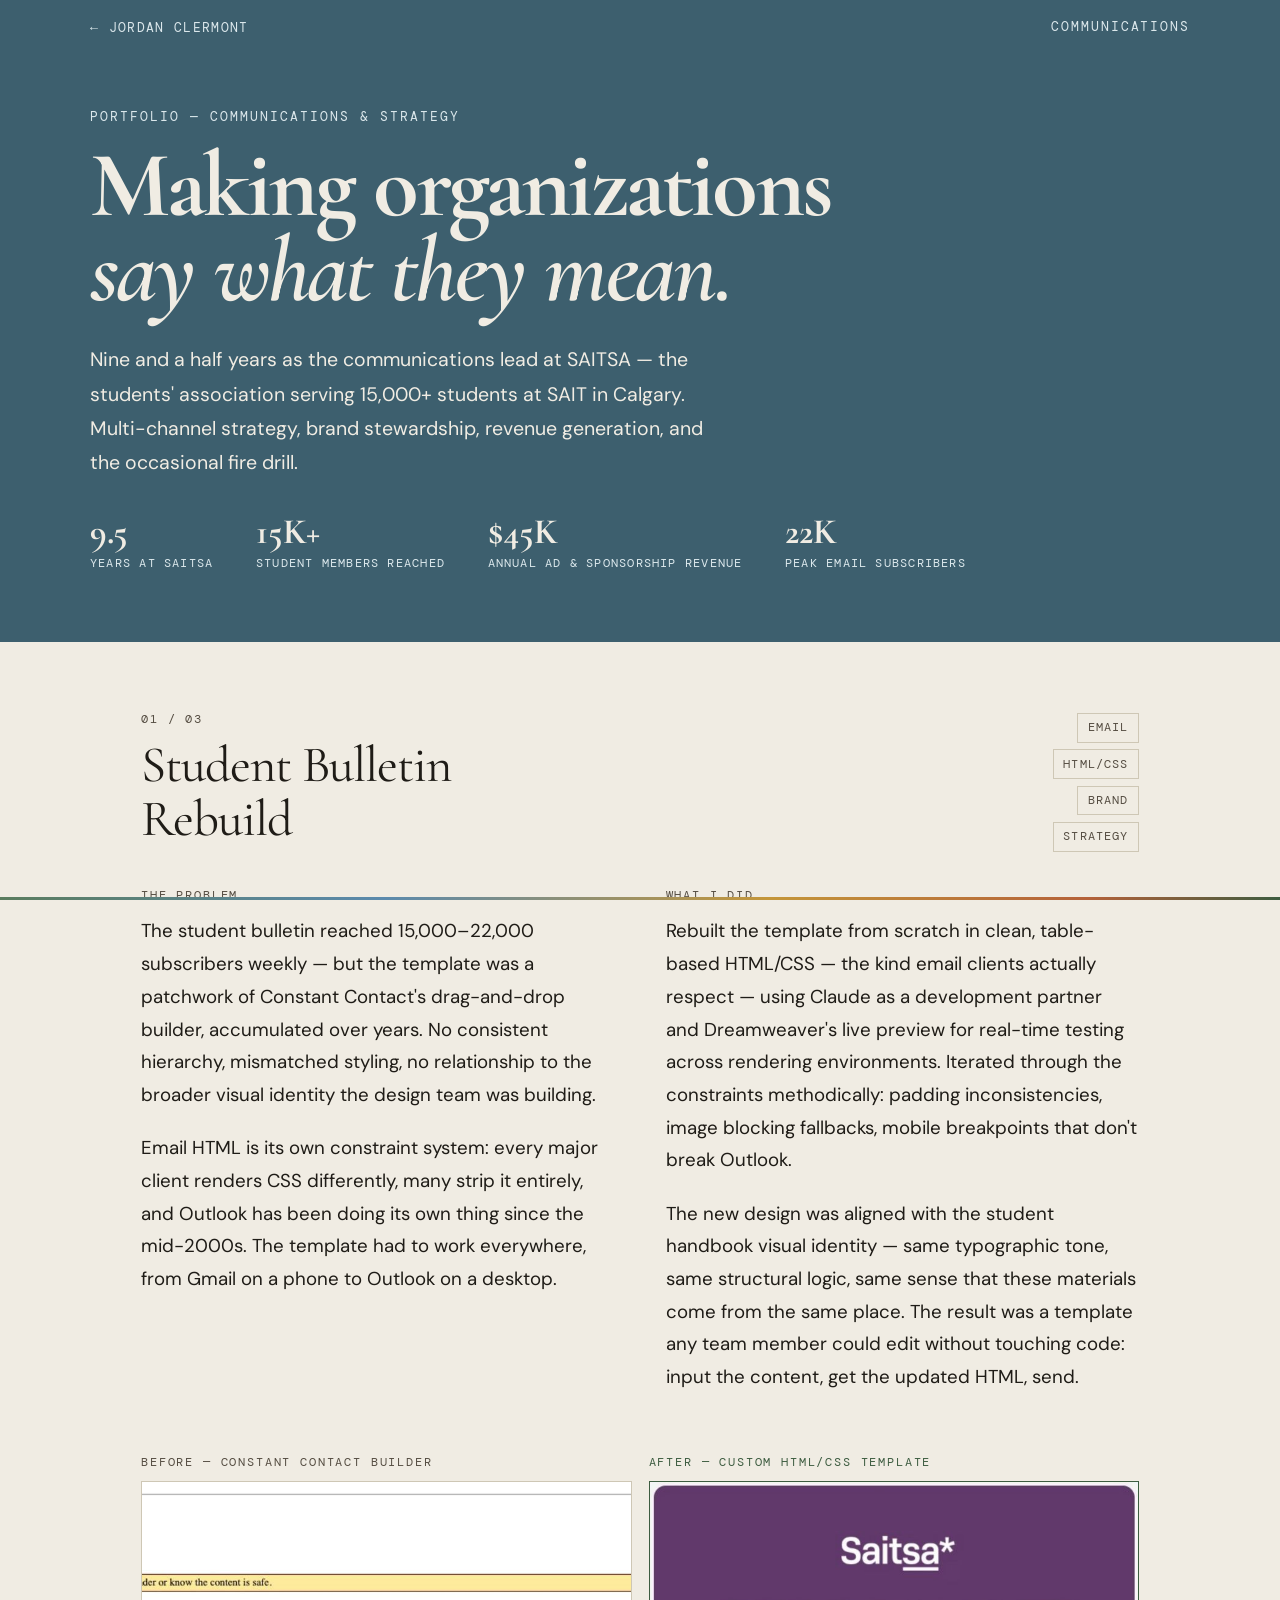
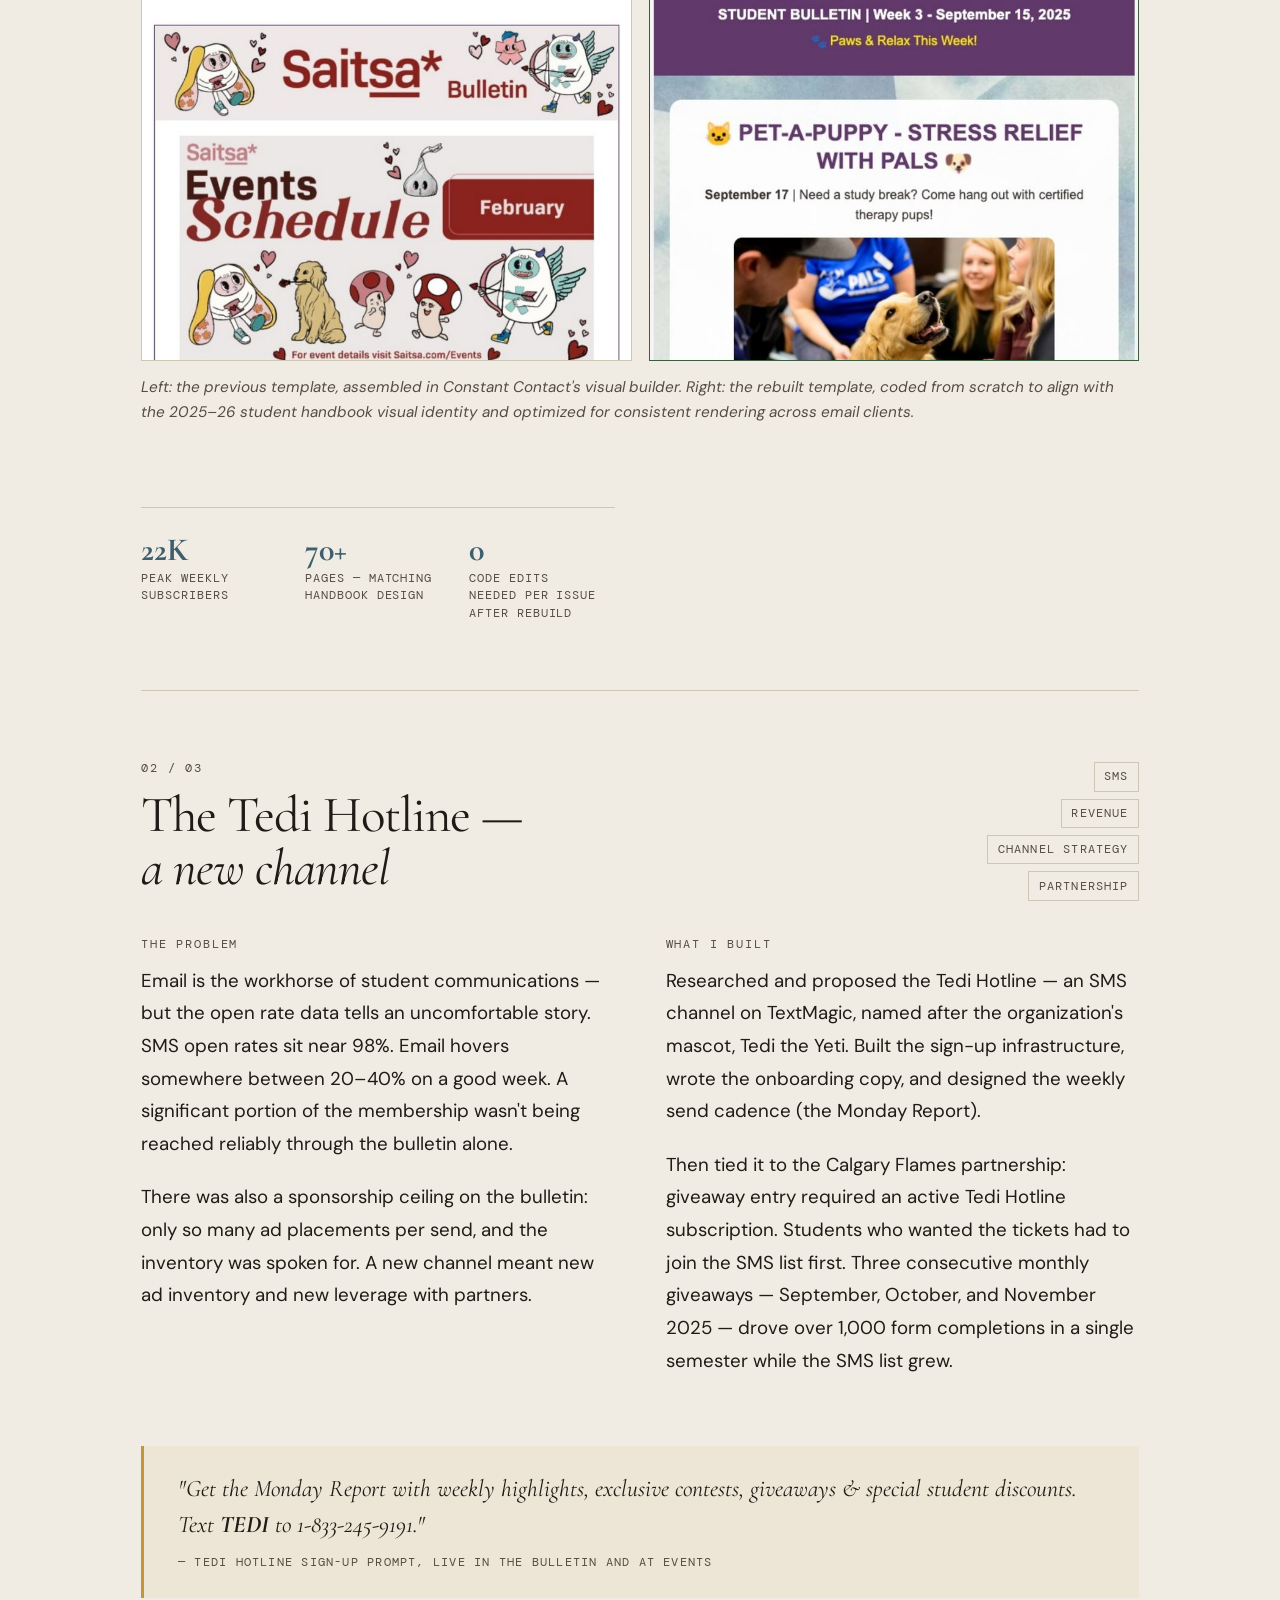
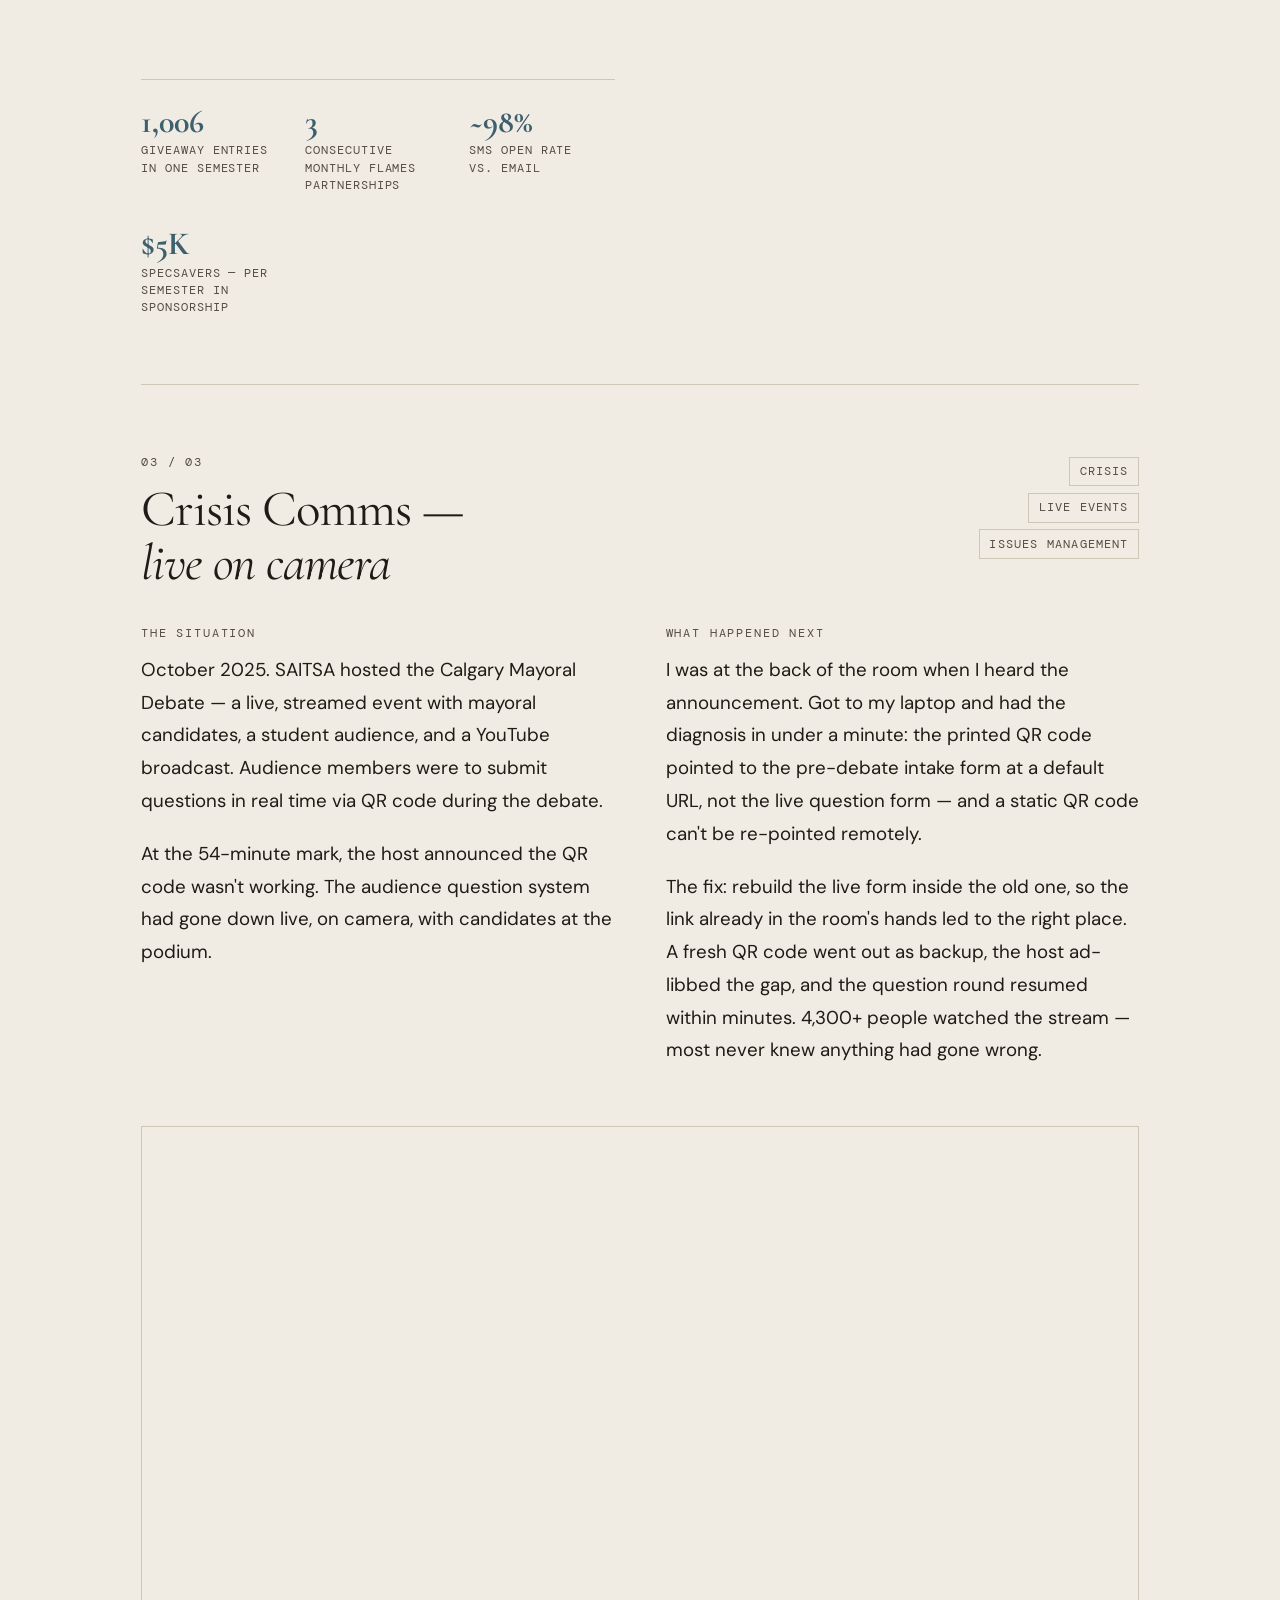
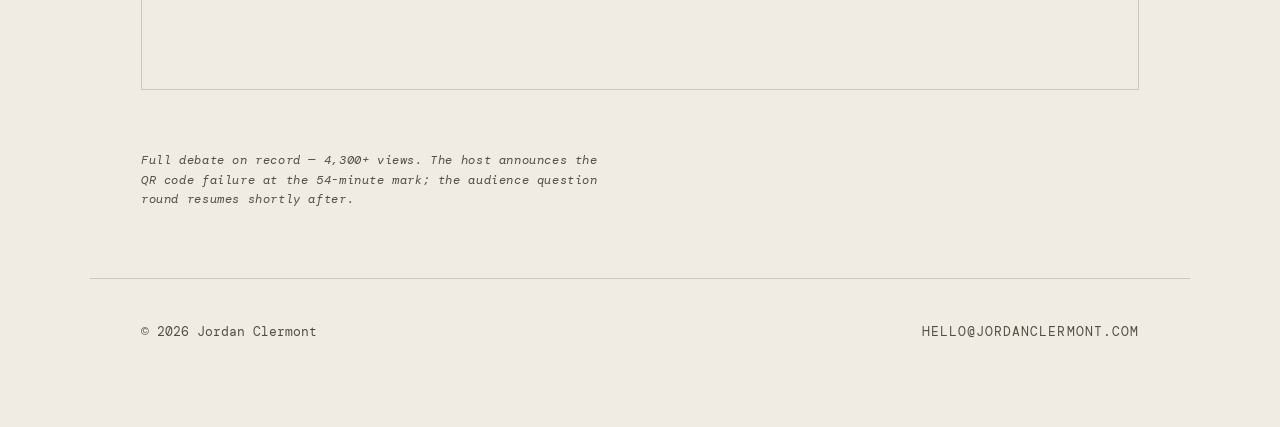
==== communications/index.html @ 94802181 "new tagline, real portfolio content on design/music/writing, neutral crisis-comms rewrite - tagline:" ====
<!DOCTYPE html>
<html lang="en">
<head>
  <meta charset="UTF-8" />
  <meta name="viewport" content="width=device-width, initial-scale=1.0" />
  <title>Communications — Jordan Clermont</title>
  <meta name="description" content="Communications and strategy work by Jordan Clermont — case studies from SAITSA." />
  <link rel="preconnect" href="https://fonts.googleapis.com" />
  <link rel="preconnect" href="https://fonts.gstatic.com" crossorigin />
  <link href="https://fonts.googleapis.com/css2?family=Cormorant+Garamond:ital,wght@0,400;0,600;0,700;1,400;1,600&family=DM+Sans:wght@400;500&family=DM+Mono:wght@400&display=swap" rel="stylesheet" />
  <link rel="stylesheet" href="../assets/site.css" />
  <link rel="icon" href="/favicon.svg" type="image/svg+xml" />

  <!-- Open Graph / social -->
  <meta property="og:type" content="article" />
  <meta property="og:title" content="Communications — Jordan Clermont" />
  <meta property="og:description" content="Communications and strategy work by Jordan Clermont — case studies from SAITSA." />
  <meta property="og:url" content="https://jordanclermont-com.pages.dev/communications/" />
  <meta property="og:image" content="https://jordanclermont-com.pages.dev/jo.jpg" />
  <meta name="twitter:card" content="summary_large_image" />
</head>

<body class="page-sub page-comms">
  <a href="#main" class="skip-link">Skip to content</a>
  <div class="horizon-bar" aria-hidden="true"></div>

  <nav class="site-nav" aria-label="Site navigation">
    <div class="site-nav-inner">
      <a href="/" class="nav-back">← Jordan Clermont</a>
      <span class="nav-label">Communications</span>
    </div>
  </nav>

  <header class="hero">
    <div class="hero-inner">
      <div class="hero-kicker">Portfolio — Communications &amp; Strategy</div>
      <h1>Making organizations<br><em>say what they mean.</em></h1>
      <p class="hero-desc">Nine and a half years as the communications lead at SAITSA — the students' association serving 15,000+ students at SAIT in Calgary. Multi-channel strategy, brand stewardship, revenue generation, and the occasional fire drill.</p>
      <div class="hero-meta" aria-label="Key figures">
        <div class="hero-stat">
          <span class="hero-stat-num">9.5</span>
          <span class="hero-stat-label">Years at SAITSA</span>
        </div>
        <div class="hero-stat">
          <span class="hero-stat-num">15K+</span>
          <span class="hero-stat-label">Student members reached</span>
        </div>
        <div class="hero-stat">
          <span class="hero-stat-num">$45K</span>
          <span class="hero-stat-label">Annual ad &amp; sponsorship revenue</span>
        </div>
        <div class="hero-stat">
          <span class="hero-stat-num">22K</span>
          <span class="hero-stat-label">Peak email subscribers</span>
        </div>
      </div>
    </div>
  </header>

  <main id="main">

    <!-- ── CASE 1: BULLETIN REBUILD ── -->
    <article class="case-study" aria-labelledby="case1-title">
      <div class="case-header">
        <div>
          <div class="case-num">01 / 03</div>
          <h2 id="case1-title">Student Bulletin<br>Rebuild</h2>
        </div>
        <div class="case-tags" aria-label="Topics">
          <span class="tag">Email</span>
          <span class="tag">HTML/CSS</span>
          <span class="tag">Brand</span>
          <span class="tag">Strategy</span>
        </div>
      </div>

      <div class="case-body">
        <div>
          <div class="case-section-label">The problem</div>
          <p class="case-text">The student bulletin reached 15,000–22,000 subscribers weekly — but the template was a patchwork of Constant Contact's drag-and-drop builder, accumulated over years. No consistent hierarchy, mismatched styling, no relationship to the broader visual identity the design team was building.</p>
          <p class="case-text">Email HTML is its own constraint system: every major client renders CSS differently, many strip it entirely, and Outlook has been doing its own thing since the mid-2000s. The template had to work everywhere, from Gmail on a phone to Outlook on a desktop.</p>
        </div>
        <div>
          <div class="case-section-label">What I did</div>
          <p class="case-text">Rebuilt the template from scratch in clean, table-based HTML/CSS — the kind email clients actually respect — using Claude as a development partner and Dreamweaver's live preview for real-time testing across rendering environments. Iterated through the constraints methodically: padding inconsistencies, image blocking fallbacks, mobile breakpoints that don't break Outlook.</p>
          <p class="case-text">The new design was aligned with the student handbook visual identity — same typographic tone, same structural logic, same sense that these materials come from the same place. The result was a template any team member could edit without touching code: input the content, get the updated HTML, send.</p>
        </div>

        <div class="before-after">
          <div class="ba-label-row">
            <span class="ba-label">Before — Constant Contact builder</span>
            <span class="ba-label after">After — Custom HTML/CSS template</span>
          </div>
          <div class="ba-frames">
            <div class="ba-frame" role="img" aria-label="Before: old bulletin template using Constant Contact builder">
              <img src="../assets/bulletin-before.jpg" alt="Old SAITSA student bulletin — purple branded, visually inconsistent layout built in Constant Contact's drag-and-drop editor" loading="lazy" />
            </div>
            <div class="ba-frame after" role="img" aria-label="After: rebuilt custom HTML template">
              <img src="../assets/bulletin-after.jpg" alt="New SAITSA student bulletin — cleaner layout, consistent hierarchy, aligned with handbook visual identity" loading="lazy" />
            </div>
          </div>
          <p class="ba-caption">Left: the previous template, assembled in Constant Contact's visual builder. Right: the rebuilt template, coded from scratch to align with the 2025–26 student handbook visual identity and optimized for consistent rendering across email clients.</p>
        </div>

        <div class="case-stats" role="list" aria-label="Key metrics">
          <div class="case-stat" role="listitem">
            <span class="case-stat-num">22K</span>
            <span class="case-stat-label">Peak weekly subscribers</span>
          </div>
          <div class="case-stat" role="listitem">
            <span class="case-stat-num">70+</span>
            <span class="case-stat-label">Pages — matching handbook design</span>
          </div>
          <div class="case-stat" role="listitem">
            <span class="case-stat-num">0</span>
            <span class="case-stat-label">Code edits needed per issue after rebuild</span>
          </div>
        </div>
      </div>
    </article>

    <!-- ── CASE 2: TEDI HOTLINE ── -->
    <article class="case-study" aria-labelledby="case2-title">
      <div class="case-header">
        <div>
          <div class="case-num">02 / 03</div>
          <h2 id="case2-title">The Tedi Hotline —<br><em>a new channel</em></h2>
        </div>
        <div class="case-tags" aria-label="Topics">
          <span class="tag">SMS</span>
          <span class="tag">Revenue</span>
          <span class="tag">Channel Strategy</span>
          <span class="tag">Partnership</span>
        </div>
      </div>

      <div class="case-body">
        <div>
          <div class="case-section-label">The problem</div>
          <p class="case-text">Email is the workhorse of student communications — but the open rate data tells an uncomfortable story. SMS open rates sit near 98%. Email hovers somewhere between 20–40% on a good week. A significant portion of the membership wasn't being reached reliably through the bulletin alone.</p>
          <p class="case-text">There was also a sponsorship ceiling on the bulletin: only so many ad placements per send, and the inventory was spoken for. A new channel meant new ad inventory and new leverage with partners.</p>
        </div>
        <div>
          <div class="case-section-label">What I built</div>
          <p class="case-text">Researched and proposed the Tedi Hotline — an SMS channel on TextMagic, named after the organization's mascot, Tedi the Yeti. Built the sign-up infrastructure, wrote the onboarding copy, and designed the weekly send cadence (the Monday Report).</p>
          <p class="case-text">Then tied it to the Calgary Flames partnership: giveaway entry required an active Tedi Hotline subscription. Students who wanted the tickets had to join the SMS list first. Three consecutive monthly giveaways — September, October, and November 2025 — drove over 1,000 form completions in a single semester while the SMS list grew.</p>
        </div>

        <div class="pull-quote">
          <p>"Get the Monday Report with weekly highlights, exclusive contests, giveaways &amp; special student discounts. Text <strong>TEDI</strong> to 1-833-245-9191."</p>
          <cite>— Tedi Hotline sign-up prompt, live in the bulletin and at events</cite>
        </div>

        <div class="case-stats" role="list" aria-label="Key metrics">
          <div class="case-stat" role="listitem">
            <span class="case-stat-num">1,006</span>
            <span class="case-stat-label">Giveaway entries in one semester</span>
          </div>
          <div class="case-stat" role="listitem">
            <span class="case-stat-num">3</span>
            <span class="case-stat-label">Consecutive monthly Flames partnerships</span>
          </div>
          <div class="case-stat" role="listitem">
            <span class="case-stat-num">~98%</span>
            <span class="case-stat-label">SMS open rate vs. email</span>
          </div>
          <div class="case-stat" role="listitem">
            <span class="case-stat-num">$5K</span>
            <span class="case-stat-label">Specsavers — per semester in sponsorship</span>
          </div>
        </div>
      </div>
    </article>

    <!-- ── CASE 3: MAYORAL DEBATE ── -->
    <article class="case-study" aria-labelledby="case3-title">
      <div class="case-header">
        <div>
          <div class="case-num">03 / 03</div>
          <h2 id="case3-title">Crisis Comms —<br><em>live on camera</em></h2>
        </div>
        <div class="case-tags" aria-label="Topics">
          <span class="tag">Crisis</span>
          <span class="tag">Live Events</span>
          <span class="tag">Issues Management</span>
        </div>
      </div>

      <div class="case-body">
        <div>
          <div class="case-section-label">The situation</div>
          <p class="case-text">October 2025. SAITSA hosted the Calgary Mayoral Debate — a live, streamed event with mayoral candidates, a student audience, and a YouTube broadcast. Audience members were to submit questions in real time via QR code during the debate.</p>
          <p class="case-text">At the 54-minute mark, the host announced the QR code wasn't working. The audience question system had gone down live, on camera, with candidates at the podium.</p>
        </div>
        <div>
          <div class="case-section-label">What happened next</div>
          <p class="case-text">I was at the back of the room when I heard the announcement. Got to my laptop and had the diagnosis in under a minute: the printed QR code pointed to the pre-debate intake form at a default URL, not the live question form — and a static QR code can't be re-pointed remotely.</p>
          <p class="case-text">The fix: rebuild the live form inside the old one, so the link already in the room's hands led to the right place. A fresh QR code went out as backup, the host ad-libbed the gap, and the question round resumed within minutes. 4,300+ people watched the stream — most never knew anything had gone wrong.</p>
        </div>

        <div class="video-wrap">
          <iframe
            src="https://www.youtube.com/embed/pVTivDERjRQ"
            title="Saitsa's Board of Directors Presents: The Calgary Mayoral Debate (2025)"
            allow="accelerometer; autoplay; clipboard-write; encrypted-media; gyroscope; picture-in-picture"
            allowfullscreen
            loading="lazy">
          </iframe>
        </div>
        <p class="video-note">Full debate on record — 4,300+ views. The host announces the QR code failure at the 54-minute mark; the audience question round resumes shortly after.</p>
      </div>
    </article>

  </main>

  <footer>
    <div class="footer-copy">&copy; 2026 Jordan Clermont</div>
    <a href="mailto:hello@jordanclermont.com" class="footer-contact">hello@jordanclermont.com</a>
  </footer>

  <script>
    // reveal case studies as they scroll into view
    if ('IntersectionObserver' in window) {
      const articles = document.querySelectorAll('.case-study');
      const obs = new IntersectionObserver(entries => {
        entries.forEach(e => {
          if (e.isIntersecting) {
            e.target.style.animationPlayState = 'running';
            obs.unobserve(e.target);
          }
        });
      }, { threshold: 0.08 });
      articles.forEach(a => {
        a.style.animationPlayState = 'paused';
        obs.observe(a);
      });
    }
  </script>
</body>
</html>
---- assets/site.css ----
/* ==========================================================================
   jordanclermont.com — site styles
   ========================================================================== */

/* ─── tokens ─────────────────────────────────────────────────────────────── */
:root {
  --hero-bg:    #3d5f6e;
  --hero-text:  #f0ece3;
  --hero-muted: #dce8ec;

  --sky:        #f0ece3;
  --ink:        #1f1c17;
  --muted:      #554d42;
  --border:     #cec7b5;
  --focus:      #2a7fff;

  --wheat:      #c4963a;
  --sage:       #5a7c5e;
  --sage-deep:  #3d5c40;
  --clay:       #b5623a;
  --bigsky:     #5b8aad;

  --max:        1100px;
}

/* ─── reset + base ───────────────────────────────────────────────────────── */
*, *::before, *::after { box-sizing: border-box; margin: 0; padding: 0; }

html { font-size: 17px; scroll-behavior: smooth; }

body {
  min-height: 100vh;
  background: var(--sky);
  color: var(--ink);
  font-family: 'DM Sans', sans-serif;
  font-weight: 400;
  line-height: 1.6;
  -webkit-font-smoothing: antialiased;
}

@media (prefers-reduced-motion: reduce) {
  *, *::before, *::after {
    animation-duration: 0.01ms !important;
    transition-duration: 0.01ms !important;
  }
  html { scroll-behavior: auto; }
}

:focus-visible {
  outline: 2px solid var(--focus);
  outline-offset: 3px;
}

/* ─── skip link + horizon bar ────────────────────────────────────────────── */
.skip-link {
  position: absolute;
  top: -100%;
  left: 1rem;
  z-index: 10000;
  padding: 0.5rem 1rem;
  background: var(--ink);
  color: var(--sky);
  font-size: 0.9rem;
  text-decoration: none;
  border-radius: 0 0 4px 4px;
}
.skip-link:focus { top: 0; }

.horizon-bar {
  position: fixed;
  left: 0; right: 0; bottom: 0;
  z-index: 100;
  height: 3px;
  background: linear-gradient(90deg,
    var(--sage), var(--bigsky) 30%, var(--wheat) 60%, var(--clay) 85%, var(--sage-deep));
}

/* ─── shared animations ──────────────────────────────────────────────────── */
@keyframes fadeUp {
  from { opacity: 0; transform: translateY(18px); }
  to   { opacity: 1; transform: translateY(0); }
}

/* ─── hero (shared shell; padding + layout differ per page) ──────────────── */
.hero {
  background: var(--hero-bg);
  opacity: 0;
  animation: fadeUp 0.8s ease 0.1s forwards;
}
.hero-inner {
  max-width: var(--max);
  margin: 0 auto;
}

/* ==========================================================================
   LANDING PAGE  (body.page-landing)
   ========================================================================== */
.page-landing .hero { padding: 4rem 3rem; }
.page-landing .hero-inner {
  display: grid;
  grid-template-columns: 1fr 200px;
  gap: 2rem;
  align-items: end;
}

.page-landing h1 {
  font-family: 'Cormorant Garamond', serif;
  font-size: clamp(3.5rem, 9vw, 6.5rem);
  font-weight: 700;
  line-height: 0.9;
  letter-spacing: -0.03em;
  color: var(--hero-text);
}
.page-landing h1 .last {
  display: block;
  font-style: italic;
  font-weight: 600;
}
#nameClick { cursor: pointer; user-select: none; }

.tagline {
  max-width: 440px;
  margin-top: 1.5rem;
  color: var(--hero-text);
  font-size: 1.05rem;
  line-height: 1.7;
}

.hero-portrait img {
  display: block;
  width: 100%;
  aspect-ratio: 3 / 4;
  object-fit: cover;
  object-position: center top;
}

/* doors */
.doors-section {
  max-width: var(--max);
  margin: 0 auto;
  padding: 0 3rem;
}
.doors-layout {
  display: grid;
  grid-template-columns: 200px 1fr;
  gap: 2rem;
  padding-top: 2.5rem;
  opacity: 0;
  animation: fadeUp 0.7s ease 0.3s forwards;
}

.doors-sidebar-title {
  margin-bottom: 0.8rem;
  font-family: 'Cormorant Garamond', serif;
  font-size: 1.5rem;
  font-style: italic;
  line-height: 1.3;
}
.doors-sidebar p {
  color: var(--muted);
  font-size: 0.95rem;
  line-height: 1.7;
}

.doors-list { border-top: 1px solid var(--border); }

.door {
  display: grid;
  grid-template-columns: 1fr auto auto;
  align-items: start;
  gap: 1.5rem;
  padding: 1.8rem 0;
  border-bottom: 1px solid var(--border);
  color: var(--ink);
  text-decoration: none;
  transition: padding-left 0.25s ease;
}
.door:hover { padding-left: 0.6rem; }
.door-info { display: flex; flex-direction: column; gap: 0.4rem; }

.door-label {
  font-family: 'Cormorant Garamond', serif;
  font-size: clamp(1.8rem, 3.5vw, 2.6rem);
  font-weight: 400;
  transition: color 0.2s;
}
.door:hover .door-label { color: var(--hero-bg); }

.door-desc {
  color: var(--muted);
  font-size: 0.95rem;
  line-height: 1.55;
}

.door-tags { display: flex; align-items: center; gap: 0.5rem; }
.door-tag {
  font-family: 'DM Mono', monospace;
  font-size: 0.72rem;
  color: var(--muted);
  letter-spacing: 0.1em;
  text-transform: uppercase;
}
.door-sep { color: var(--border); font-size: 0.5rem; }

.door-arrow {
  color: var(--muted);
  font-size: 1.2rem;
  transition: color 0.2s, transform 0.2s;
}
.door:hover .door-arrow {
  color: var(--hero-bg);
  transform: translate(3px, -3px);
}

/* landing footer */
.page-landing footer {
  display: flex;
  justify-content: space-between;
  align-items: center;
  flex-wrap: wrap;
  gap: 1rem;
  max-width: var(--max);
  margin: 0 auto;
  padding: 2.5rem 3rem 4rem;
  opacity: 0;
  animation: fadeUp 0.7s ease 0.5s forwards;
}
.footer-copy {
  color: var(--muted);
  font-family: 'DM Mono', monospace;
  font-size: 0.75rem;
}
.footer-quote {
  flex: 1;
  min-width: 200px;
  color: var(--muted);
  font-family: 'Cormorant Garamond', serif;
  font-size: 0.95rem;
  font-style: italic;
  text-align: center;
}
.footer-links { display: flex; gap: 1.5rem; }
.footer-links a {
  color: var(--muted);
  font-family: 'DM Mono', monospace;
  font-size: 0.78rem;
  letter-spacing: 0.08em;
  text-decoration: none;
  text-transform: uppercase;
  transition: color 0.2s;
}
.footer-links a:hover { color: var(--ink); }

/* easter egg */
.secret-corner {
  position: fixed;
  right: 1rem; bottom: 1rem;
  z-index: 99;
  color: var(--sky);
  font-family: 'DM Mono', monospace;
  font-size: 0.55rem;
  letter-spacing: 0.15em;
  user-select: none;
  transition: color 0.4s;
}
.secret-corner:hover { color: var(--muted); }

#egg {
  display: none;
  position: fixed;
  inset: 0;
  z-index: 9999;
  background: var(--ink);
  align-items: center;
  justify-content: center;
  flex-direction: column;
  gap: 1.2rem;
  padding: 2rem;
  text-align: center;
}
#egg.show { display: flex; }
#egg .egg-emoji { font-size: 5rem; animation: float 3s ease-in-out infinite; }
#egg .egg-text {
  max-width: 380px;
  color: var(--sky);
  font-family: 'Cormorant Garamond', serif;
  font-size: 1.8rem;
  font-style: italic;
  line-height: 1.4;
}
#egg .egg-sub {
  color: var(--hero-muted);
  font-family: 'DM Mono', monospace;
  font-size: 0.78rem;
  letter-spacing: 0.08em;
}
#egg .egg-close {
  margin-top: 1rem;
  color: var(--hero-muted);
  cursor: pointer;
  font-family: 'DM Mono', monospace;
  font-size: 0.75rem;
  letter-spacing: 0.12em;
  text-transform: uppercase;
  transition: color 0.2s;
}
#egg .egg-close:hover { color: var(--wheat); }

@keyframes float {
  0%, 100% { transform: translateY(0); }
  50%      { transform: translateY(-14px); }
}

/* landing responsive */
@media (max-width: 680px) {
  .page-landing .hero { padding: 2.5rem 1.5rem; }
  .page-landing .hero-inner { grid-template-columns: 1fr; }
  .hero-portrait { width: 150px; order: -1; }

  .doors-section { padding: 0 1.5rem; }
  .doors-layout { grid-template-columns: 1fr; gap: 1rem; }
  .door { grid-template-columns: 1fr auto; }
  .door-tags { display: none; }

  .page-landing footer { padding: 2rem 1.5rem 4rem; }
}

/* ==========================================================================
   SUBPAGES  (body.page-sub — shared by comms, design, music, writing)
   ========================================================================== */

/* nav */
.site-nav { background: var(--hero-bg); padding: 1rem 3rem; }
.site-nav-inner {
  display: flex;
  justify-content: space-between;
  align-items: center;
  max-width: var(--max);
  margin: 0 auto;
}
.nav-back {
  color: var(--hero-muted);
  font-family: 'DM Mono', monospace;
  font-size: 0.78rem;
  letter-spacing: 0.1em;
  text-decoration: none;
  text-transform: uppercase;
  transition: color 0.2s;
}
.nav-back:hover { color: var(--hero-text); }
.nav-label {
  color: var(--hero-muted);
  font-family: 'DM Mono', monospace;
  font-size: 0.75rem;
  letter-spacing: 0.15em;
  text-transform: uppercase;
}

/* hero */
.page-sub .hero { padding: 3rem 3rem 4rem; }

.hero-kicker {
  margin-bottom: 1rem;
  color: var(--hero-muted);
  font-family: 'DM Mono', monospace;
  font-size: 0.78rem;
  letter-spacing: 0.15em;
  text-transform: uppercase;
}
.page-sub h1 {
  font-family: 'Cormorant Garamond', serif;
  font-size: clamp(3rem, 8vw, 5.5rem);
  font-weight: 700;
  line-height: 0.9;
  letter-spacing: -0.03em;
  color: var(--hero-text);
}
.page-sub h1 em {
  display: block;
  font-style: italic;
  font-weight: 600;
}

.hero-desc {
  max-width: 640px;
  margin-top: 1.8rem;
  color: var(--hero-text);
  font-size: 1.15rem;
  line-height: 1.75;
}

.hero-meta {
  display: flex;
  flex-wrap: wrap;
  gap: 2.5rem;
  margin-top: 2rem;
}
.hero-stat { display: flex; flex-direction: column; gap: 0.25rem; }
.hero-stat-num {
  color: var(--hero-text);
  font-family: 'Cormorant Garamond', serif;
  font-size: 2.1rem;
  font-weight: 700;
  line-height: 1;
}
.hero-stat-label {
  color: var(--hero-muted);
  font-family: 'DM Mono', monospace;
  font-size: 0.72rem;
  letter-spacing: 0.1em;
  text-transform: uppercase;
}

/* main + case studies */
.page-sub main {
  max-width: var(--max);
  margin: 0 auto;
  padding: 0 3rem;
}
.case-study {
  padding: 4rem 0;
  border-bottom: 1px solid var(--border);
  opacity: 0;
  animation: fadeUp 0.7s ease forwards;
}
.case-study:last-of-type { border-bottom: none; }
.case-study:nth-of-type(1) { animation-delay: 0.3s; }
.case-study:nth-of-type(2) { animation-delay: 0.45s; }
.case-study:nth-of-type(3) { animation-delay: 0.6s; }

.case-header {
  display: grid;
  grid-template-columns: 1fr auto;
  align-items: start;
  gap: 2rem;
  margin-bottom: 2rem;
}
.case-num {
  margin-bottom: 0.6rem;
  color: var(--muted);
  font-family: 'DM Mono', monospace;
  font-size: 0.72rem;
  letter-spacing: 0.15em;
}
.page-sub h2 {
  font-family: 'Cormorant Garamond', serif;
  font-size: clamp(2rem, 4vw, 3rem);
  font-weight: 400;
  line-height: 1.05;
  letter-spacing: -0.02em;
}
.case-tags {
  display: flex;
  flex-direction: column;
  align-items: flex-end;
  gap: 0.4rem;
  padding-top: 0.2rem;
}
.tag {
  padding: 0.25rem 0.55rem;
  border: 1px solid var(--border);
  color: var(--muted);
  font-family: 'DM Mono', monospace;
  font-size: 0.7rem;
  letter-spacing: 0.1em;
  text-transform: uppercase;
  white-space: nowrap;
}

.case-body { display: grid; grid-template-columns: 1fr 1fr; gap: 3rem; }

.case-section-label {
  margin-bottom: 0.6rem;
  color: var(--muted);
  font-family: 'DM Mono', monospace;
  font-size: 0.72rem;
  letter-spacing: 0.15em;
  text-transform: uppercase;
}
.case-text {
  color: var(--ink);
  font-size: 1.1rem;
  line-height: 1.75;
}
.case-text + .case-text { margin-top: 1.2rem; }

.case-stats {
  display: flex;
  flex-wrap: wrap;
  gap: 2rem;
  margin-top: 1.8rem;
  padding-top: 1.5rem;
  border-top: 1px solid var(--border);
}
.case-stat { display: flex; flex-direction: column; gap: 0.25rem; }
.case-stat-num {
  color: var(--hero-bg);
  font-family: 'Cormorant Garamond', serif;
  font-size: 1.9rem;
  font-weight: 700;
  line-height: 1;
}
.case-stat-label {
  max-width: 130px;
  color: var(--muted);
  font-family: 'DM Mono', monospace;
  font-size: 0.7rem;
  letter-spacing: 0.08em;
  line-height: 1.45;
  text-transform: uppercase;
}

/* before / after */
.before-after { grid-column: 1 / -1; margin-top: 0.5rem; }
.ba-label-row {
  display: grid;
  grid-template-columns: 1fr 1fr;
  gap: 1rem;
  margin-bottom: 0.5rem;
}
.ba-label {
  color: var(--muted);
  font-family: 'DM Mono', monospace;
  font-size: 0.72rem;
  letter-spacing: 0.15em;
  text-transform: uppercase;
}
.ba-label.after { color: var(--sage-deep); }

.ba-frames { display: grid; grid-template-columns: 1fr 1fr; gap: 1rem; }
.ba-frame {
  position: relative;
  max-height: 480px;
  overflow-y: auto;
  border: 1px solid var(--border);
  background: #fff;
}
.ba-frame.after { border-color: var(--sage-deep); }
.ba-frame img { display: block; width: 100%; }

.ba-caption {
  margin-top: 0.8rem;
  color: var(--muted);
  font-size: 0.9rem;
  font-style: italic;
  line-height: 1.65;
}

/* pull quote */
.pull-quote {
  grid-column: 1 / -1;
  margin-top: 1rem;
  padding: 1.5rem 2rem;
  border-left: 3px solid var(--wheat);
  background: rgba(196, 150, 58, 0.08);
}
.pull-quote p {
  color: var(--ink);
  font-family: 'Cormorant Garamond', serif;
  font-size: 1.4rem;
  font-style: italic;
  line-height: 1.5;
}
.pull-quote cite {
  display: block;
  margin-top: 0.6rem;
  color: var(--muted);
  font-family: 'DM Mono', monospace;
  font-size: 0.72rem;
  font-style: normal;
  letter-spacing: 0.1em;
  text-transform: uppercase;
}

/* full-width intro paragraph inside a case body */
.section-intro { grid-column: 1 / -1; max-width: 680px; }
.section-intro a { color: var(--sage-deep); }

/* work gallery (design page) */
.work-gallery {
  display: grid;
  gap: 1.5rem;
  grid-column: 1 / -1;
  margin-top: 1rem;
}
.work-gallery.cols-2 { grid-template-columns: repeat(2, 1fr); }
.work-gallery.cols-3 { grid-template-columns: repeat(3, 1fr); }

.work-item img {
  display: block;
  width: 100%;
  border: 1px solid var(--border);
  background: #fff;
}
.work-item figcaption {
  margin-top: 0.5rem;
  color: var(--muted);
  font-family: 'DM Mono', monospace;
  font-size: 0.7rem;
  letter-spacing: 0.08em;
  line-height: 1.5;
  text-transform: uppercase;
}

/* video */
.video-wrap {
  position: relative;
  grid-column: 1 / -1;
  height: 0;
  margin-top: 0.5rem;
  padding-bottom: 56.25%;
  overflow: hidden;
  border: 1px solid var(--border);
}
.video-wrap iframe {
  position: absolute;
  top: 0; left: 0;
  width: 100%;
  height: 100%;
  border: none;
}
.video-note {
  margin-top: 0.6rem;
  color: var(--muted);
  font-family: 'DM Mono', monospace;
  font-size: 0.72rem;
  font-style: italic;
  letter-spacing: 0.05em;
}

/* subpage footer */
.page-sub footer {
  display: flex;
  justify-content: space-between;
  align-items: center;
  flex-wrap: wrap;
  gap: 1rem;
  max-width: var(--max);
  margin: 0 auto;
  padding: 2.5rem 3rem 5rem;
  border-top: 1px solid var(--border);
}
.footer-contact {
  color: var(--muted);
  font-family: 'DM Mono', monospace;
  font-size: 0.78rem;
  letter-spacing: 0.08em;
  text-decoration: none;
  text-transform: uppercase;
  transition: color 0.2s;
}
.footer-contact:hover { color: var(--ink); }

/* subpage responsive */
@media (max-width: 680px) {
  .site-nav { padding: 1rem 1.5rem; }
  .page-sub .hero { padding: 2rem 1.5rem 3rem; }
  .page-sub main { padding: 0 1.5rem; }

  .case-header { grid-template-columns: 1fr; }
  .case-body { grid-template-columns: 1fr; gap: 1.5rem; }
  .case-tags { flex-direction: row; flex-wrap: wrap; align-items: flex-start; }

  .ba-frames,
  .ba-label-row { grid-template-columns: 1fr; }

  .hero-meta { gap: 1.5rem; }

  .page-sub footer { padding: 2rem 1.5rem 5rem; }
}

/* ==========================================================================
   MUSIC PAGE — releases grid
   ========================================================================== */
.releases-grid {
  display: grid;
  grid-template-columns: repeat(auto-fill, minmax(260px, 1fr));
  gap: 2rem;
  grid-column: 1 / -1;
}
.release-card {
  display: block;
  border: 1px solid var(--border);
  color: var(--ink);
  text-decoration: none;
  transition: border-color 0.2s;
}
.release-card:hover { border-color: var(--muted); }
.release-card:hover .release-title { color: var(--hero-bg); }

.releases-more { grid-column: 1 / -1; margin-top: 1.5rem; }
.releases-more a {
  color: var(--muted);
  font-family: 'DM Mono', monospace;
  font-size: 0.78rem;
  letter-spacing: 0.08em;
  text-decoration: none;
  text-transform: uppercase;
  transition: color 0.2s;
}
.releases-more a:hover { color: var(--ink); }

.release-art {
  aspect-ratio: 1;
  overflow: hidden;
  background: var(--border);
  display: flex;
  align-items: center;
  justify-content: center;
}
.release-art img { display: block; width: 100%; height: 100%; object-fit: cover; }
.release-art-placeholder {
  color: var(--muted);
  font-family: 'DM Mono', monospace;
  font-size: 0.72rem;
  letter-spacing: 0.1em;
  text-transform: uppercase;
}

.release-info { padding: 1.2rem; }
.release-title {
  font-family: 'Cormorant Garamond', serif;
  font-size: 1.3rem;
  font-weight: 400;
  margin-bottom: 0.3rem;
}
.release-detail {
  color: var(--muted);
  font-family: 'DM Mono', monospace;
  font-size: 0.72rem;
  letter-spacing: 0.08em;
  text-transform: uppercase;
}

/* ==========================================================================
   WRITING PAGE — essay list
   ========================================================================== */
.essay-list {
  grid-column: 1 / -1;
  border-top: 1px solid var(--border);
}
.essay-entry {
  display: grid;
  grid-template-columns: 1fr auto;
  align-items: start;
  gap: 1.5rem;
  padding: 2.2rem 0;
  border-bottom: 1px solid var(--border);
  text-decoration: none;
  color: var(--ink);
  transition: padding-left 0.25s ease;
}
.essay-entry:hover { padding-left: 0.6rem; }

.essay-title {
  font-family: 'Cormorant Garamond', serif;
  font-size: clamp(1.5rem, 3vw, 2.1rem);
  font-weight: 400;
  line-height: 1.2;
  transition: color 0.2s;
}
.essay-entry:hover .essay-title { color: var(--hero-bg); }

.essay-excerpt {
  margin-top: 0.5rem;
  color: var(--muted);
  font-size: 1rem;
  line-height: 1.65;
  max-width: 600px;
}
.essay-date {
  color: var(--muted);
  font-family: 'DM Mono', monospace;
  font-size: 0.72rem;
  letter-spacing: 0.08em;
  text-transform: uppercase;
  white-space: nowrap;
  padding-top: 0.3rem;
}

@media (max-width: 680px) {
  .releases-grid { grid-template-columns: 1fr 1fr; gap: 1rem; }
  .essay-entry { grid-template-columns: 1fr; gap: 0.5rem; }
  .work-gallery.cols-2,
  .work-gallery.cols-3 { grid-template-columns: 1fr 1fr; gap: 1rem; }
}
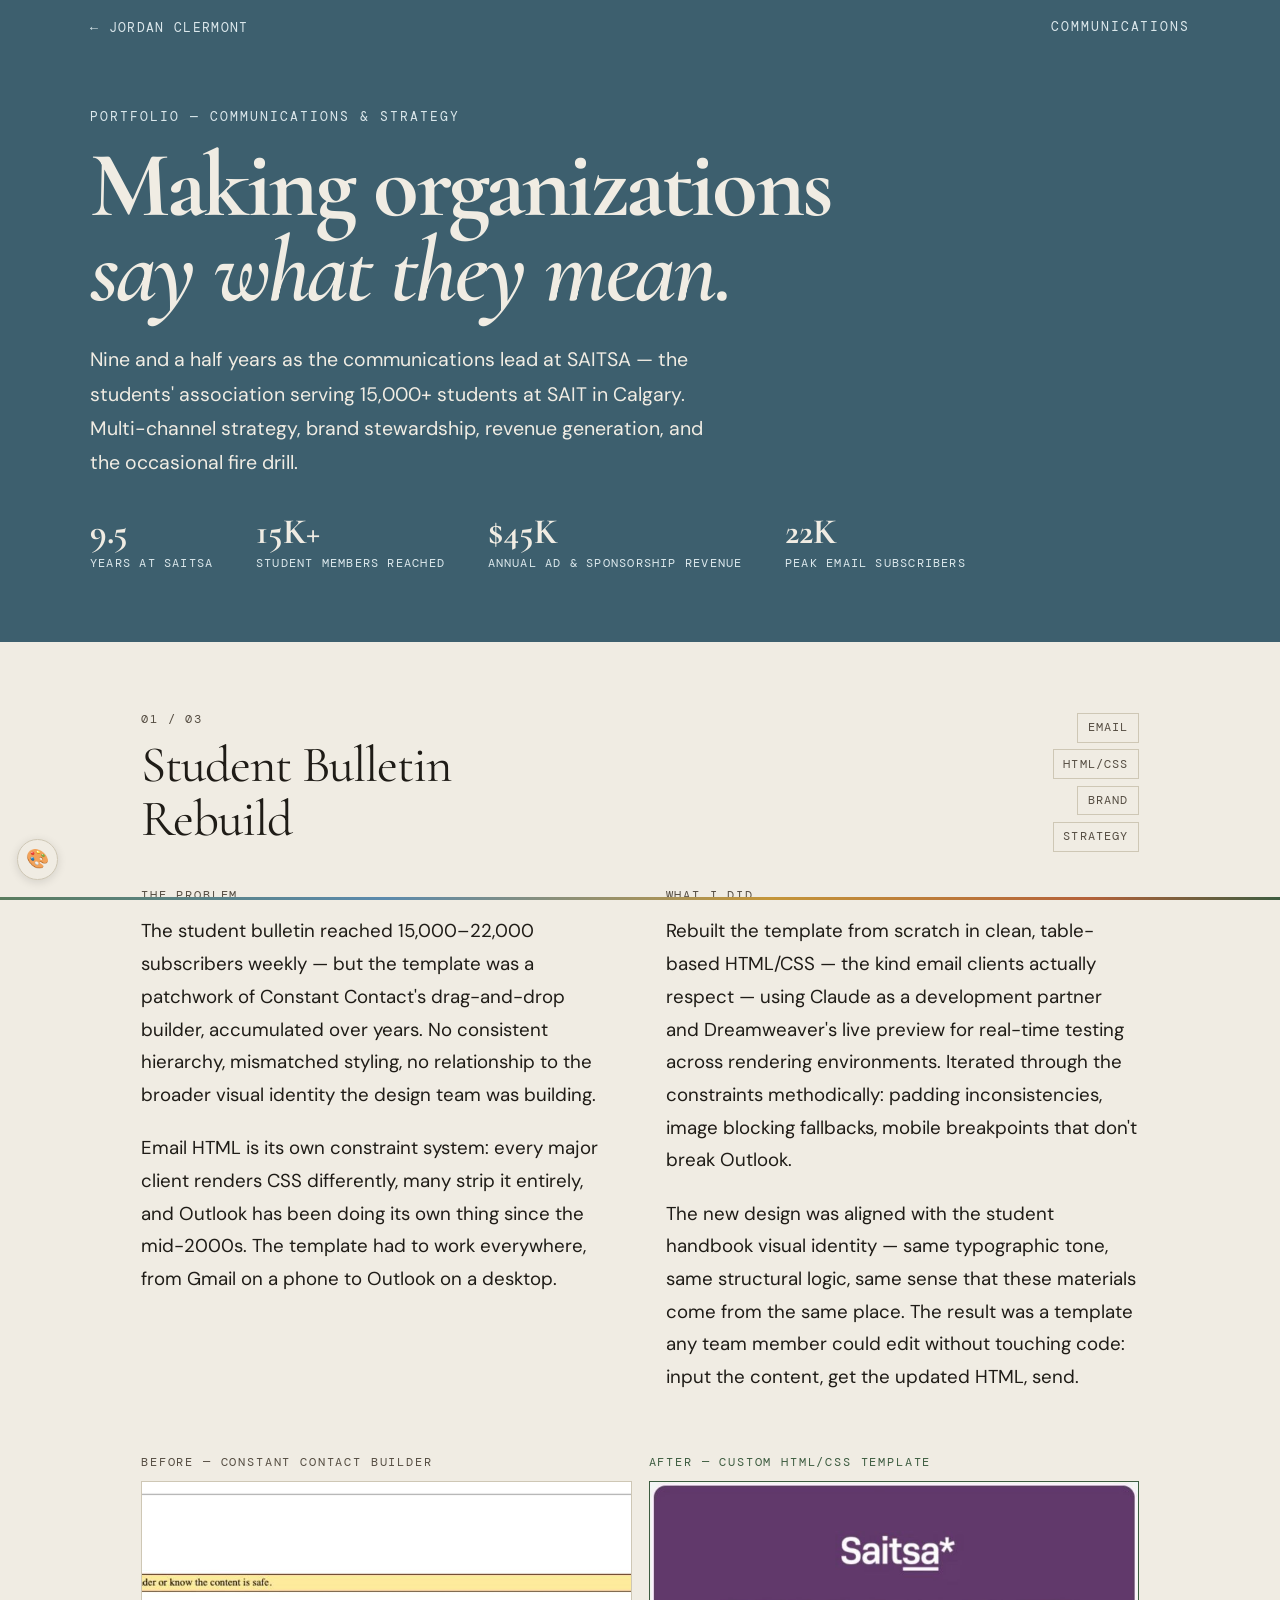
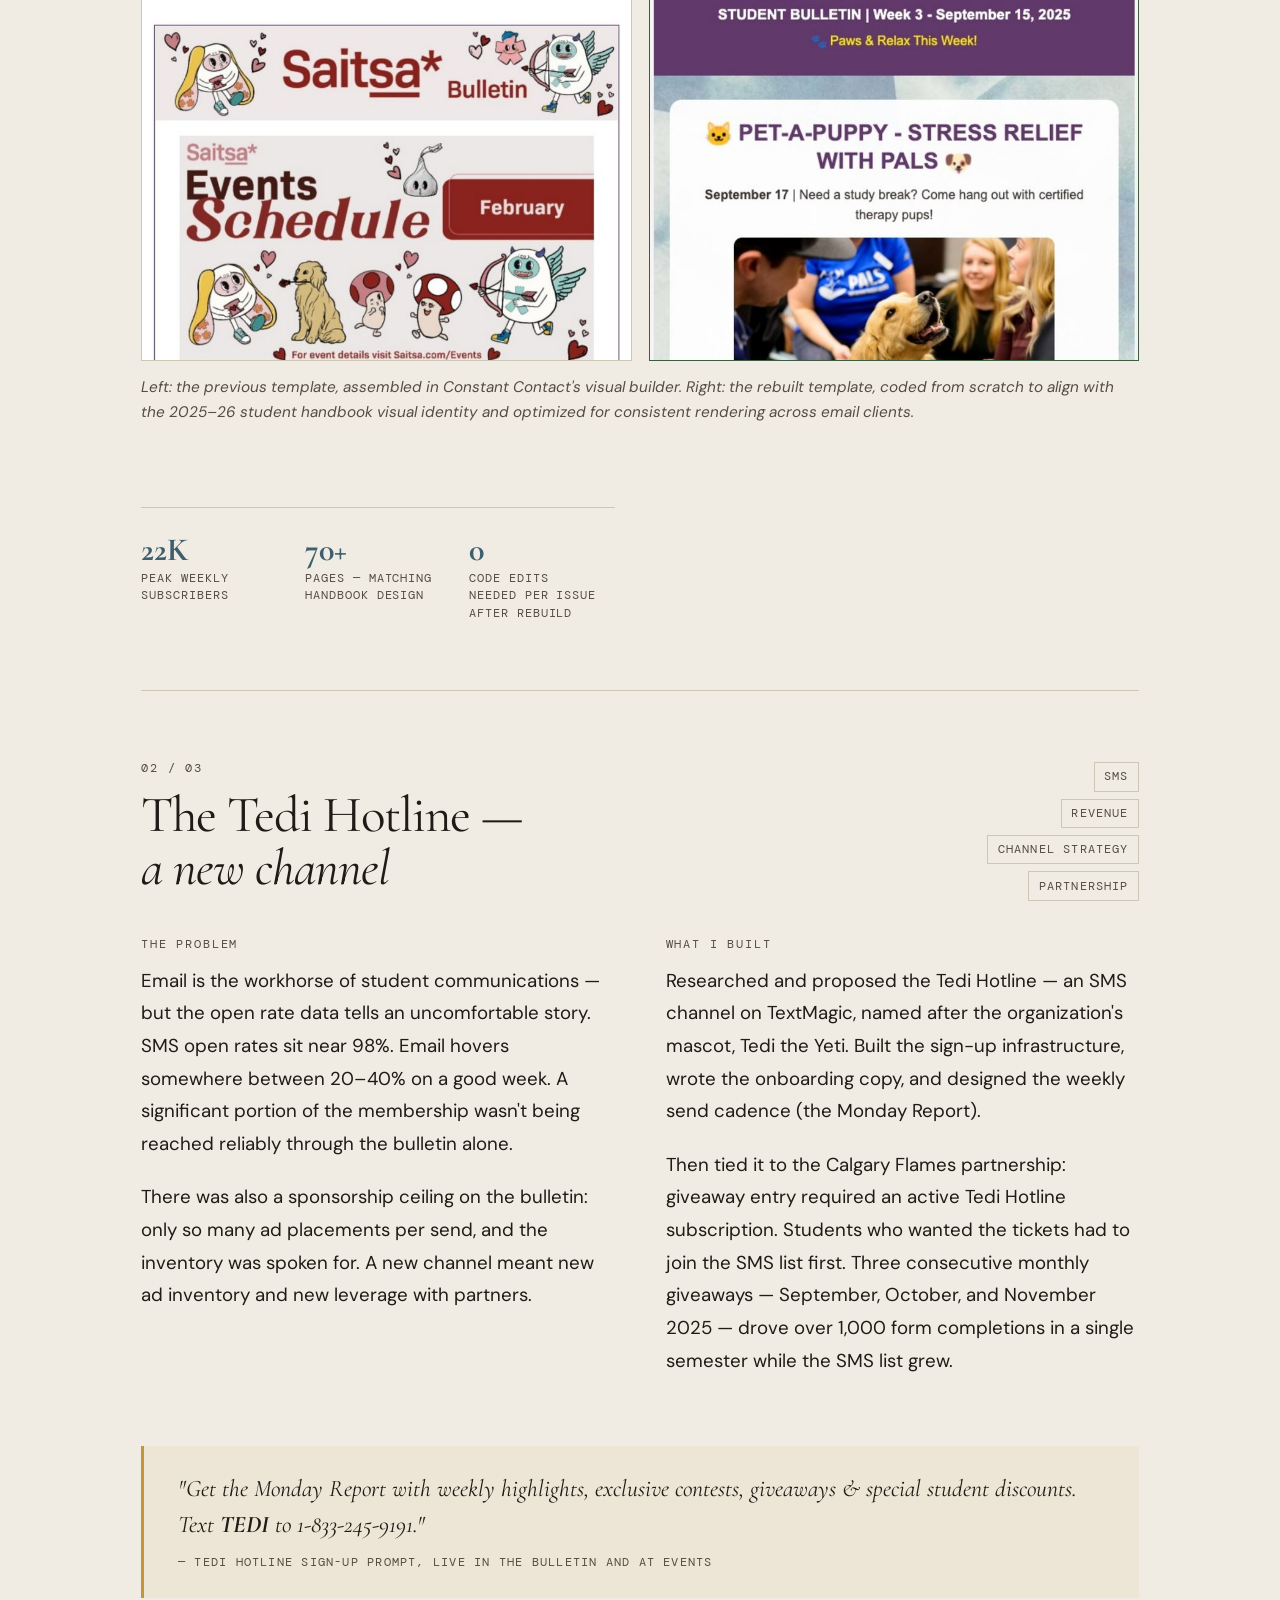
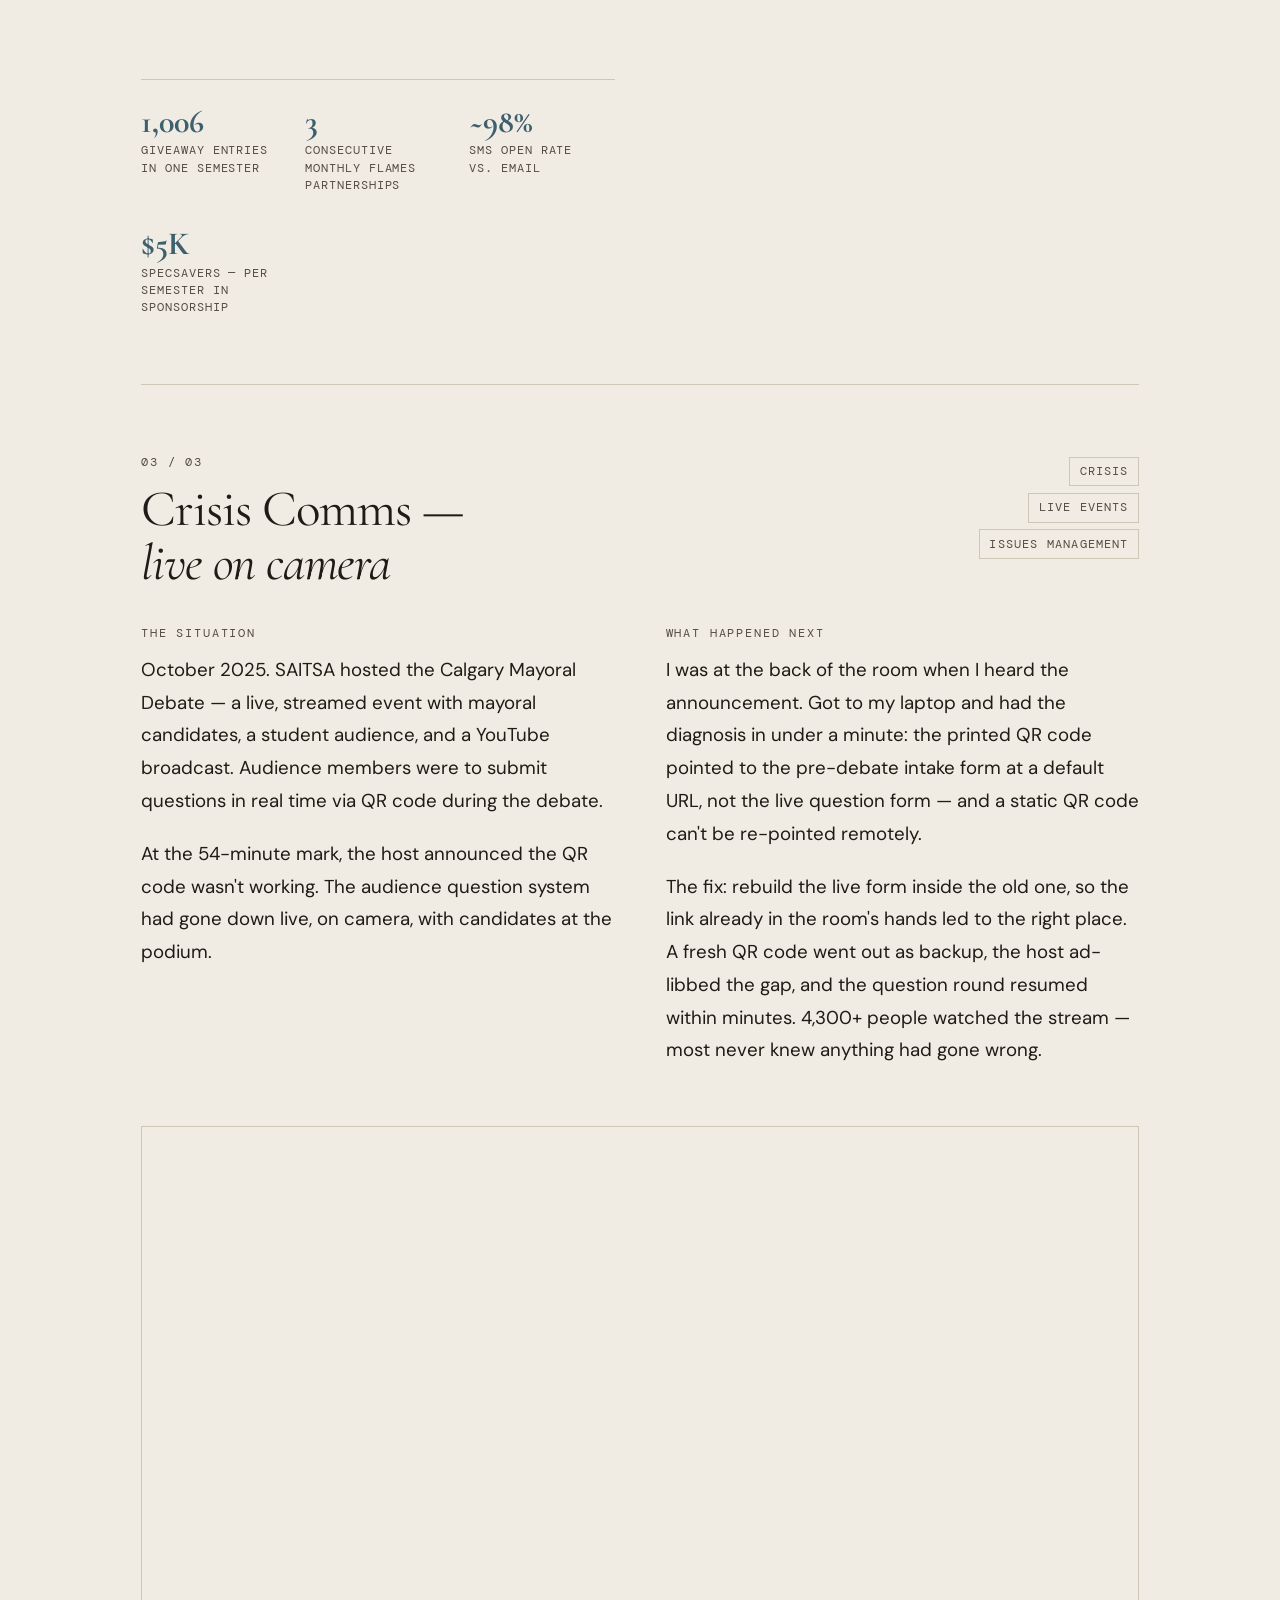
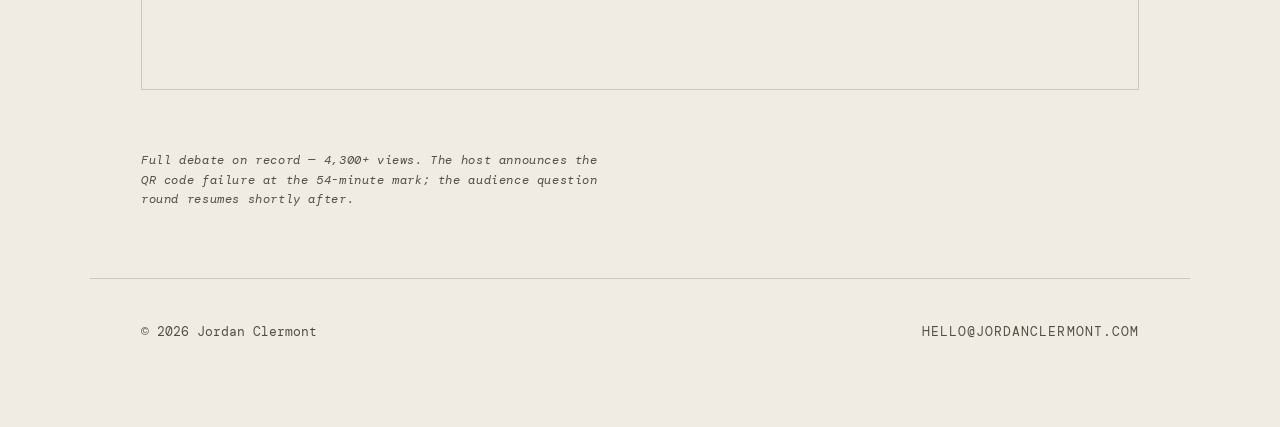
==== commit f050d647: "add dev theme picker, dedupe scripts into site.js, Odyssey/Gateway context - theme picker (bottom-le" ====
--- a/communications/index.html
+++ b/communications/index.html
@@ -7,7 +7,7 @@
   <meta name="description" content="Communications and strategy work by Jordan Clermont — case studies from SAITSA." />
   <link rel="preconnect" href="https://fonts.googleapis.com" />
   <link rel="preconnect" href="https://fonts.gstatic.com" crossorigin />
-  <link href="https://fonts.googleapis.com/css2?family=Cormorant+Garamond:ital,wght@0,400;0,600;0,700;1,400;1,600&family=DM+Sans:wght@400;500&family=DM+Mono:wght@400&display=swap" rel="stylesheet" />
+  <link href="https://fonts.googleapis.com/css2?family=Cormorant+Garamond:ital,wght@0,400;0,700;1,400;1,600&family=DM+Sans&family=DM+Mono&display=swap" rel="stylesheet" />
   <link rel="stylesheet" href="../assets/site.css" />
   <link rel="icon" href="/favicon.svg" type="image/svg+xml" />
 
@@ -218,23 +218,6 @@
     <a href="mailto:hello@jordanclermont.com" class="footer-contact">hello@jordanclermont.com</a>
   </footer>
 
-  <script>
-    // reveal case studies as they scroll into view
-    if ('IntersectionObserver' in window) {
-      const articles = document.querySelectorAll('.case-study');
-      const obs = new IntersectionObserver(entries => {
-        entries.forEach(e => {
-          if (e.isIntersecting) {
-            e.target.style.animationPlayState = 'running';
-            obs.unobserve(e.target);
-          }
-        });
-      }, { threshold: 0.08 });
-      articles.forEach(a => {
-        a.style.animationPlayState = 'paused';
-        obs.observe(a);
-      });
-    }
-  </script>
+  <script src="../assets/site.js" defer></script>
 </body>
 </html>
--- a/assets/site.css
+++ b/assets/site.css
@@ -20,7 +20,77 @@
   --clay:       #b5623a;
   --bigsky:     #5b8aad;
 
+  --serif:      'Cormorant Garamond', Georgia, serif;
+  --sans:       'DM Sans', -apple-system, sans-serif;
+  --mono:       'DM Mono', monospace;
+
   --max:        1100px;
+}
+
+/* ─── alternate palettes (preview via theme picker) ──────────────────────── */
+:root[data-theme="dusk"] {
+  --hero-bg:    #473d63;
+  --hero-text:  #f3eee6;
+  --hero-muted: #d8d2e6;
+  --sky:        #f4edea;
+  --ink:        #241f2b;
+  --muted:      #5c5164;
+  --border:     #d6c9c6;
+  --wheat:      #c99a45;
+  --sage:       #7a6a92;
+  --sage-deep:  #544468;
+  --clay:       #c26456;
+  --bigsky:     #8f7fb0;
+}
+:root[data-theme="bigsky"] {
+  --hero-bg:    #33719f;
+  --hero-text:  #f6f9fb;
+  --hero-muted: #d3e4ef;
+  --sky:        #f4f7f9;
+  --ink:        #16222c;
+  --muted:      #4a5a66;
+  --border:     #c9d6de;
+  --wheat:      #d9a53f;
+  --sage:       #5a8a6e;
+  --sage-deep:  #3f6b52;
+  --clay:       #c26b4a;
+  --bigsky:     #7ab3d9;
+}
+:root[data-theme="harvest"] {
+  --hero-bg:    #7d5320;
+  --hero-text:  #f7f0e0;
+  --hero-muted: #e8d9b8;
+  --sky:        #f5efdf;
+  --ink:        #2b2113;
+  --muted:      #6b5636;
+  --border:     #d9cba8;
+  --wheat:      #c4963a;
+  --sage:       #6e7a45;
+  --sage-deep:  #55632f;
+  --clay:       #a84f2e;
+  --bigsky:     #5b8aad;
+}
+:root[data-theme="chinook"] {
+  --hero-bg:    #39465e;
+  --hero-text:  #f6eee8;
+  --hero-muted: #d9d3dd;
+  --sky:        #f6efe9;
+  --ink:        #25222a;
+  --muted:      #5d5254;
+  --border:     #dcc9bd;
+  --wheat:      #d19a44;
+  --sage:       #647a6b;
+  --sage-deep:  #46584c;
+  --clay:       #c76d4f;
+  --bigsky:     #7d95b5;
+}
+
+/* ─── alternate font pairings (preview via theme picker) ─────────────────── */
+:root[data-font="fraunces"] {
+  --serif: 'Fraunces', Georgia, serif;
+}
+:root[data-font="playfair"] {
+  --serif: 'Playfair Display', Georgia, serif;
 }
 
 /* ─── reset + base ───────────────────────────────────────────────────────── */
@@ -32,7 +102,7 @@
   min-height: 100vh;
   background: var(--sky);
   color: var(--ink);
-  font-family: 'DM Sans', sans-serif;
+  font-family: var(--sans);
   font-weight: 400;
   line-height: 1.6;
   -webkit-font-smoothing: antialiased;
@@ -104,7 +174,7 @@
 }
 
 .page-landing h1 {
-  font-family: 'Cormorant Garamond', serif;
+  font-family: var(--serif);
   font-size: clamp(3.5rem, 9vw, 6.5rem);
   font-weight: 700;
   line-height: 0.9;
@@ -151,7 +221,7 @@
 
 .doors-sidebar-title {
   margin-bottom: 0.8rem;
-  font-family: 'Cormorant Garamond', serif;
+  font-family: var(--serif);
   font-size: 1.5rem;
   font-style: italic;
   line-height: 1.3;
@@ -179,7 +249,7 @@
 .door-info { display: flex; flex-direction: column; gap: 0.4rem; }
 
 .door-label {
-  font-family: 'Cormorant Garamond', serif;
+  font-family: var(--serif);
   font-size: clamp(1.8rem, 3.5vw, 2.6rem);
   font-weight: 400;
   transition: color 0.2s;
@@ -194,7 +264,7 @@
 
 .door-tags { display: flex; align-items: center; gap: 0.5rem; }
 .door-tag {
-  font-family: 'DM Mono', monospace;
+  font-family: var(--mono);
   font-size: 0.72rem;
   color: var(--muted);
   letter-spacing: 0.1em;
@@ -227,14 +297,14 @@
 }
 .footer-copy {
   color: var(--muted);
-  font-family: 'DM Mono', monospace;
+  font-family: var(--mono);
   font-size: 0.75rem;
 }
 .footer-quote {
   flex: 1;
   min-width: 200px;
   color: var(--muted);
-  font-family: 'Cormorant Garamond', serif;
+  font-family: var(--serif);
   font-size: 0.95rem;
   font-style: italic;
   text-align: center;
@@ -242,7 +312,7 @@
 .footer-links { display: flex; gap: 1.5rem; }
 .footer-links a {
   color: var(--muted);
-  font-family: 'DM Mono', monospace;
+  font-family: var(--mono);
   font-size: 0.78rem;
   letter-spacing: 0.08em;
   text-decoration: none;
@@ -257,7 +327,7 @@
   right: 1rem; bottom: 1rem;
   z-index: 99;
   color: var(--sky);
-  font-family: 'DM Mono', monospace;
+  font-family: var(--mono);
   font-size: 0.55rem;
   letter-spacing: 0.15em;
   user-select: none;
@@ -283,14 +353,14 @@
 #egg .egg-text {
   max-width: 380px;
   color: var(--sky);
-  font-family: 'Cormorant Garamond', serif;
+  font-family: var(--serif);
   font-size: 1.8rem;
   font-style: italic;
   line-height: 1.4;
 }
 #egg .egg-sub {
   color: var(--hero-muted);
-  font-family: 'DM Mono', monospace;
+  font-family: var(--mono);
   font-size: 0.78rem;
   letter-spacing: 0.08em;
 }
@@ -298,7 +368,7 @@
   margin-top: 1rem;
   color: var(--hero-muted);
   cursor: pointer;
-  font-family: 'DM Mono', monospace;
+  font-family: var(--mono);
   font-size: 0.75rem;
   letter-spacing: 0.12em;
   text-transform: uppercase;
@@ -340,7 +410,7 @@
 }
 .nav-back {
   color: var(--hero-muted);
-  font-family: 'DM Mono', monospace;
+  font-family: var(--mono);
   font-size: 0.78rem;
   letter-spacing: 0.1em;
   text-decoration: none;
@@ -350,7 +420,7 @@
 .nav-back:hover { color: var(--hero-text); }
 .nav-label {
   color: var(--hero-muted);
-  font-family: 'DM Mono', monospace;
+  font-family: var(--mono);
   font-size: 0.75rem;
   letter-spacing: 0.15em;
   text-transform: uppercase;
@@ -362,13 +432,13 @@
 .hero-kicker {
   margin-bottom: 1rem;
   color: var(--hero-muted);
-  font-family: 'DM Mono', monospace;
+  font-family: var(--mono);
   font-size: 0.78rem;
   letter-spacing: 0.15em;
   text-transform: uppercase;
 }
 .page-sub h1 {
-  font-family: 'Cormorant Garamond', serif;
+  font-family: var(--serif);
   font-size: clamp(3rem, 8vw, 5.5rem);
   font-weight: 700;
   line-height: 0.9;
@@ -398,14 +468,14 @@
 .hero-stat { display: flex; flex-direction: column; gap: 0.25rem; }
 .hero-stat-num {
   color: var(--hero-text);
-  font-family: 'Cormorant Garamond', serif;
+  font-family: var(--serif);
   font-size: 2.1rem;
   font-weight: 700;
   line-height: 1;
 }
 .hero-stat-label {
   color: var(--hero-muted);
-  font-family: 'DM Mono', monospace;
+  font-family: var(--mono);
   font-size: 0.72rem;
   letter-spacing: 0.1em;
   text-transform: uppercase;
@@ -438,12 +508,12 @@
 .case-num {
   margin-bottom: 0.6rem;
   color: var(--muted);
-  font-family: 'DM Mono', monospace;
+  font-family: var(--mono);
   font-size: 0.72rem;
   letter-spacing: 0.15em;
 }
 .page-sub h2 {
-  font-family: 'Cormorant Garamond', serif;
+  font-family: var(--serif);
   font-size: clamp(2rem, 4vw, 3rem);
   font-weight: 400;
   line-height: 1.05;
@@ -460,7 +530,7 @@
   padding: 0.25rem 0.55rem;
   border: 1px solid var(--border);
   color: var(--muted);
-  font-family: 'DM Mono', monospace;
+  font-family: var(--mono);
   font-size: 0.7rem;
   letter-spacing: 0.1em;
   text-transform: uppercase;
@@ -472,7 +542,7 @@
 .case-section-label {
   margin-bottom: 0.6rem;
   color: var(--muted);
-  font-family: 'DM Mono', monospace;
+  font-family: var(--mono);
   font-size: 0.72rem;
   letter-spacing: 0.15em;
   text-transform: uppercase;
@@ -495,7 +565,7 @@
 .case-stat { display: flex; flex-direction: column; gap: 0.25rem; }
 .case-stat-num {
   color: var(--hero-bg);
-  font-family: 'Cormorant Garamond', serif;
+  font-family: var(--serif);
   font-size: 1.9rem;
   font-weight: 700;
   line-height: 1;
@@ -503,7 +573,7 @@
 .case-stat-label {
   max-width: 130px;
   color: var(--muted);
-  font-family: 'DM Mono', monospace;
+  font-family: var(--mono);
   font-size: 0.7rem;
   letter-spacing: 0.08em;
   line-height: 1.45;
@@ -520,7 +590,7 @@
 }
 .ba-label {
   color: var(--muted);
-  font-family: 'DM Mono', monospace;
+  font-family: var(--mono);
   font-size: 0.72rem;
   letter-spacing: 0.15em;
   text-transform: uppercase;
@@ -556,7 +626,7 @@
 }
 .pull-quote p {
   color: var(--ink);
-  font-family: 'Cormorant Garamond', serif;
+  font-family: var(--serif);
   font-size: 1.4rem;
   font-style: italic;
   line-height: 1.5;
@@ -565,7 +635,7 @@
   display: block;
   margin-top: 0.6rem;
   color: var(--muted);
-  font-family: 'DM Mono', monospace;
+  font-family: var(--mono);
   font-size: 0.72rem;
   font-style: normal;
   letter-spacing: 0.1em;
@@ -595,7 +665,7 @@
 .work-item figcaption {
   margin-top: 0.5rem;
   color: var(--muted);
-  font-family: 'DM Mono', monospace;
+  font-family: var(--mono);
   font-size: 0.7rem;
   letter-spacing: 0.08em;
   line-height: 1.5;
@@ -622,7 +692,7 @@
 .video-note {
   margin-top: 0.6rem;
   color: var(--muted);
-  font-family: 'DM Mono', monospace;
+  font-family: var(--mono);
   font-size: 0.72rem;
   font-style: italic;
   letter-spacing: 0.05em;
@@ -642,7 +712,7 @@
 }
 .footer-contact {
   color: var(--muted);
-  font-family: 'DM Mono', monospace;
+  font-family: var(--mono);
   font-size: 0.78rem;
   letter-spacing: 0.08em;
   text-decoration: none;
@@ -691,7 +761,7 @@
 .releases-more { grid-column: 1 / -1; margin-top: 1.5rem; }
 .releases-more a {
   color: var(--muted);
-  font-family: 'DM Mono', monospace;
+  font-family: var(--mono);
   font-size: 0.78rem;
   letter-spacing: 0.08em;
   text-decoration: none;
@@ -709,24 +779,17 @@
   justify-content: center;
 }
 .release-art img { display: block; width: 100%; height: 100%; object-fit: cover; }
-.release-art-placeholder {
-  color: var(--muted);
-  font-family: 'DM Mono', monospace;
-  font-size: 0.72rem;
-  letter-spacing: 0.1em;
-  text-transform: uppercase;
-}
 
 .release-info { padding: 1.2rem; }
 .release-title {
-  font-family: 'Cormorant Garamond', serif;
+  font-family: var(--serif);
   font-size: 1.3rem;
   font-weight: 400;
   margin-bottom: 0.3rem;
 }
 .release-detail {
   color: var(--muted);
-  font-family: 'DM Mono', monospace;
+  font-family: var(--mono);
   font-size: 0.72rem;
   letter-spacing: 0.08em;
   text-transform: uppercase;
@@ -753,7 +816,7 @@
 .essay-entry:hover { padding-left: 0.6rem; }
 
 .essay-title {
-  font-family: 'Cormorant Garamond', serif;
+  font-family: var(--serif);
   font-size: clamp(1.5rem, 3vw, 2.1rem);
   font-weight: 400;
   line-height: 1.2;
@@ -770,7 +833,7 @@
 }
 .essay-date {
   color: var(--muted);
-  font-family: 'DM Mono', monospace;
+  font-family: var(--mono);
   font-size: 0.72rem;
   letter-spacing: 0.08em;
   text-transform: uppercase;
@@ -784,3 +847,78 @@
   .work-gallery.cols-2,
   .work-gallery.cols-3 { grid-template-columns: 1fr 1fr; gap: 1rem; }
 }
+
+/* ==========================================================================
+   DEV THEME PICKER — temporary preview tool, remove before launch
+   ========================================================================== */
+.dev-picker {
+  position: fixed;
+  left: 1rem;
+  bottom: 1.2rem;
+  z-index: 5000;
+  font-family: var(--mono);
+}
+.dp-toggle {
+  width: 2.4rem;
+  height: 2.4rem;
+  border: 1px solid var(--border);
+  border-radius: 50%;
+  background: var(--sky);
+  cursor: pointer;
+  font-size: 1.1rem;
+  line-height: 1;
+  box-shadow: 0 2px 10px rgba(0, 0, 0, 0.12);
+  transition: transform 0.2s;
+}
+.dp-toggle:hover { transform: rotate(20deg); }
+
+.dp-panel {
+  display: none;
+  position: absolute;
+  left: 0;
+  bottom: 3rem;
+  min-width: 210px;
+  padding: 0.9rem;
+  border: 1px solid var(--border);
+  background: var(--sky);
+  box-shadow: 0 6px 24px rgba(0, 0, 0, 0.16);
+}
+.dev-picker.open .dp-panel { display: block; }
+
+.dp-heading {
+  margin-bottom: 0.5rem;
+  color: var(--muted);
+  font-size: 0.6rem;
+  letter-spacing: 0.15em;
+  text-transform: uppercase;
+}
+.dp-row { display: flex; gap: 0.5rem; margin-bottom: 0.9rem; }
+.dp-row:last-child { margin-bottom: 0; }
+
+.dp-swatch {
+  width: 1.7rem;
+  height: 1.7rem;
+  border: 2px solid transparent;
+  border-radius: 50%;
+  cursor: pointer;
+  padding: 0;
+  transition: transform 0.15s;
+}
+.dp-swatch:hover { transform: scale(1.15); }
+.dp-swatch.active { border-color: var(--ink); }
+
+.dp-font {
+  padding: 0.35rem 0.55rem;
+  border: 1px solid var(--border);
+  background: transparent;
+  color: var(--muted);
+  cursor: pointer;
+  font-family: var(--mono);
+  font-size: 0.62rem;
+  letter-spacing: 0.08em;
+  text-transform: uppercase;
+}
+.dp-font.active {
+  border-color: var(--ink);
+  color: var(--ink);
+}
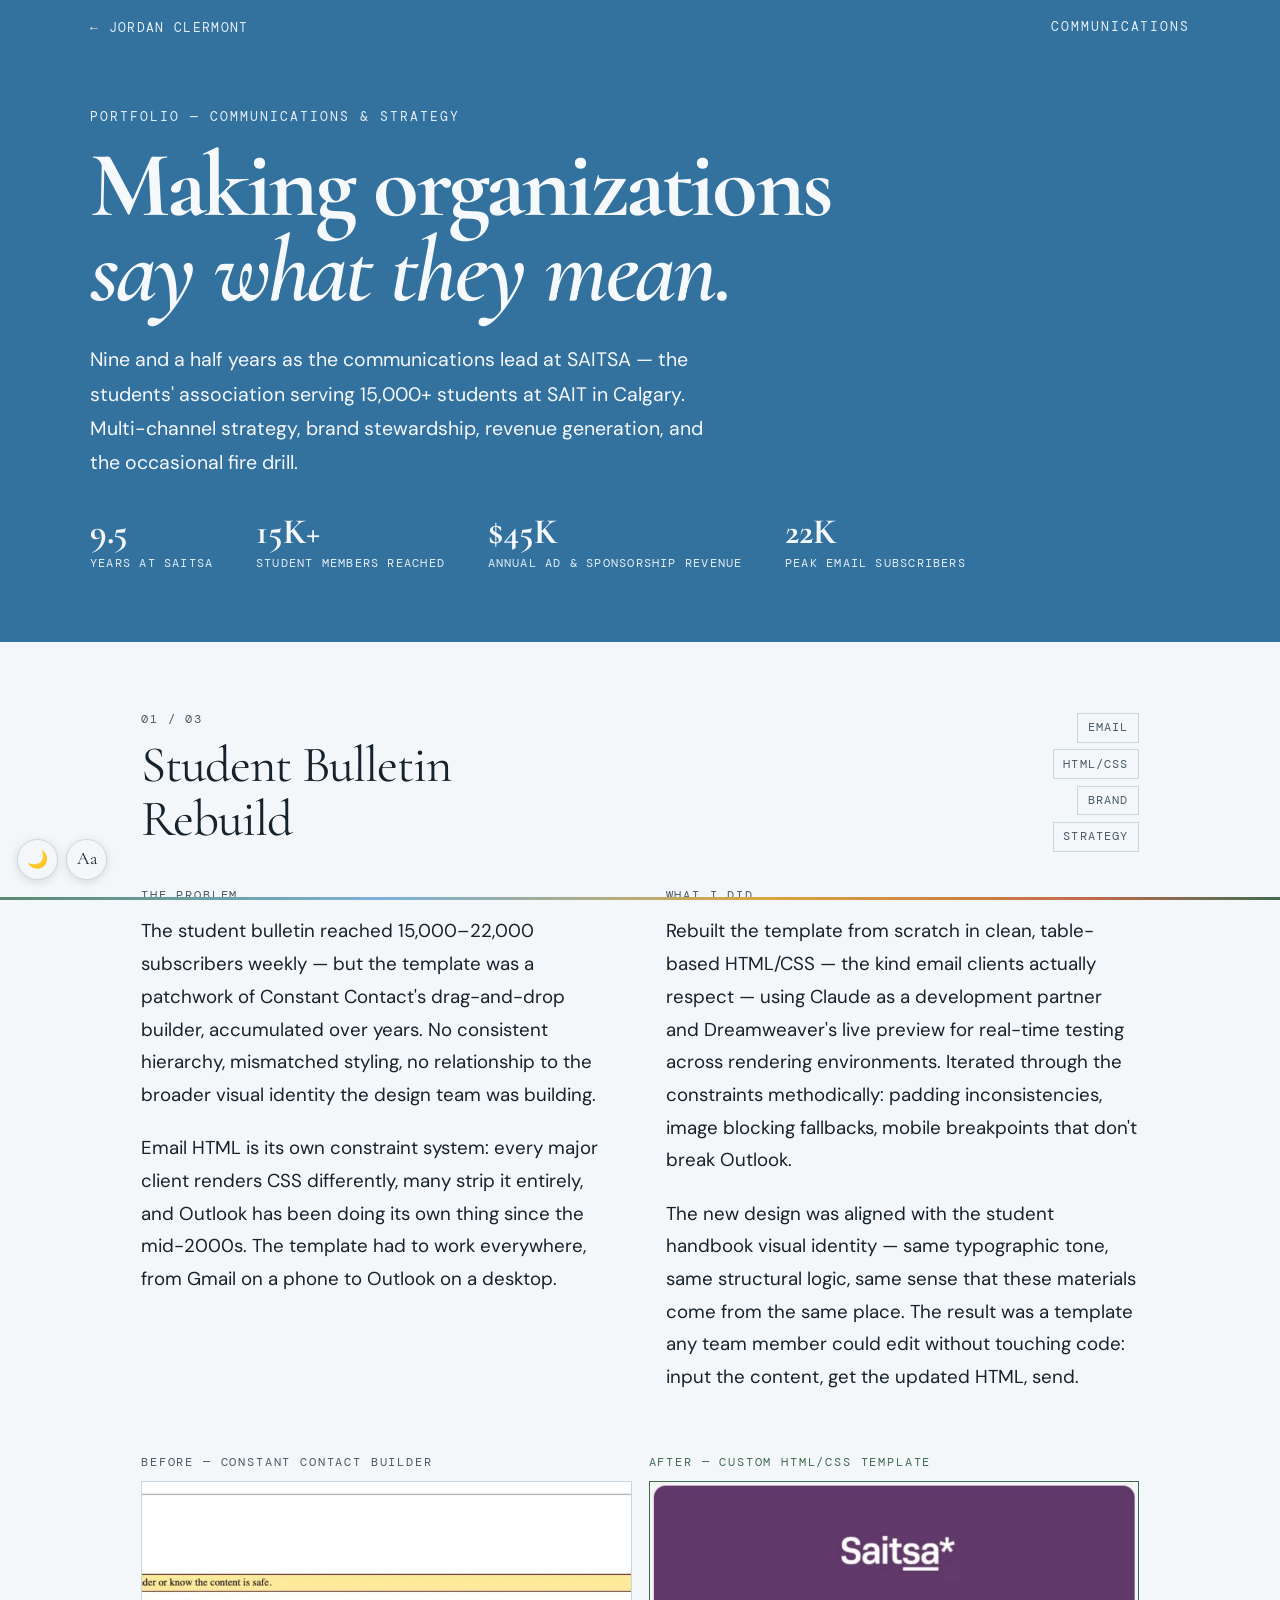
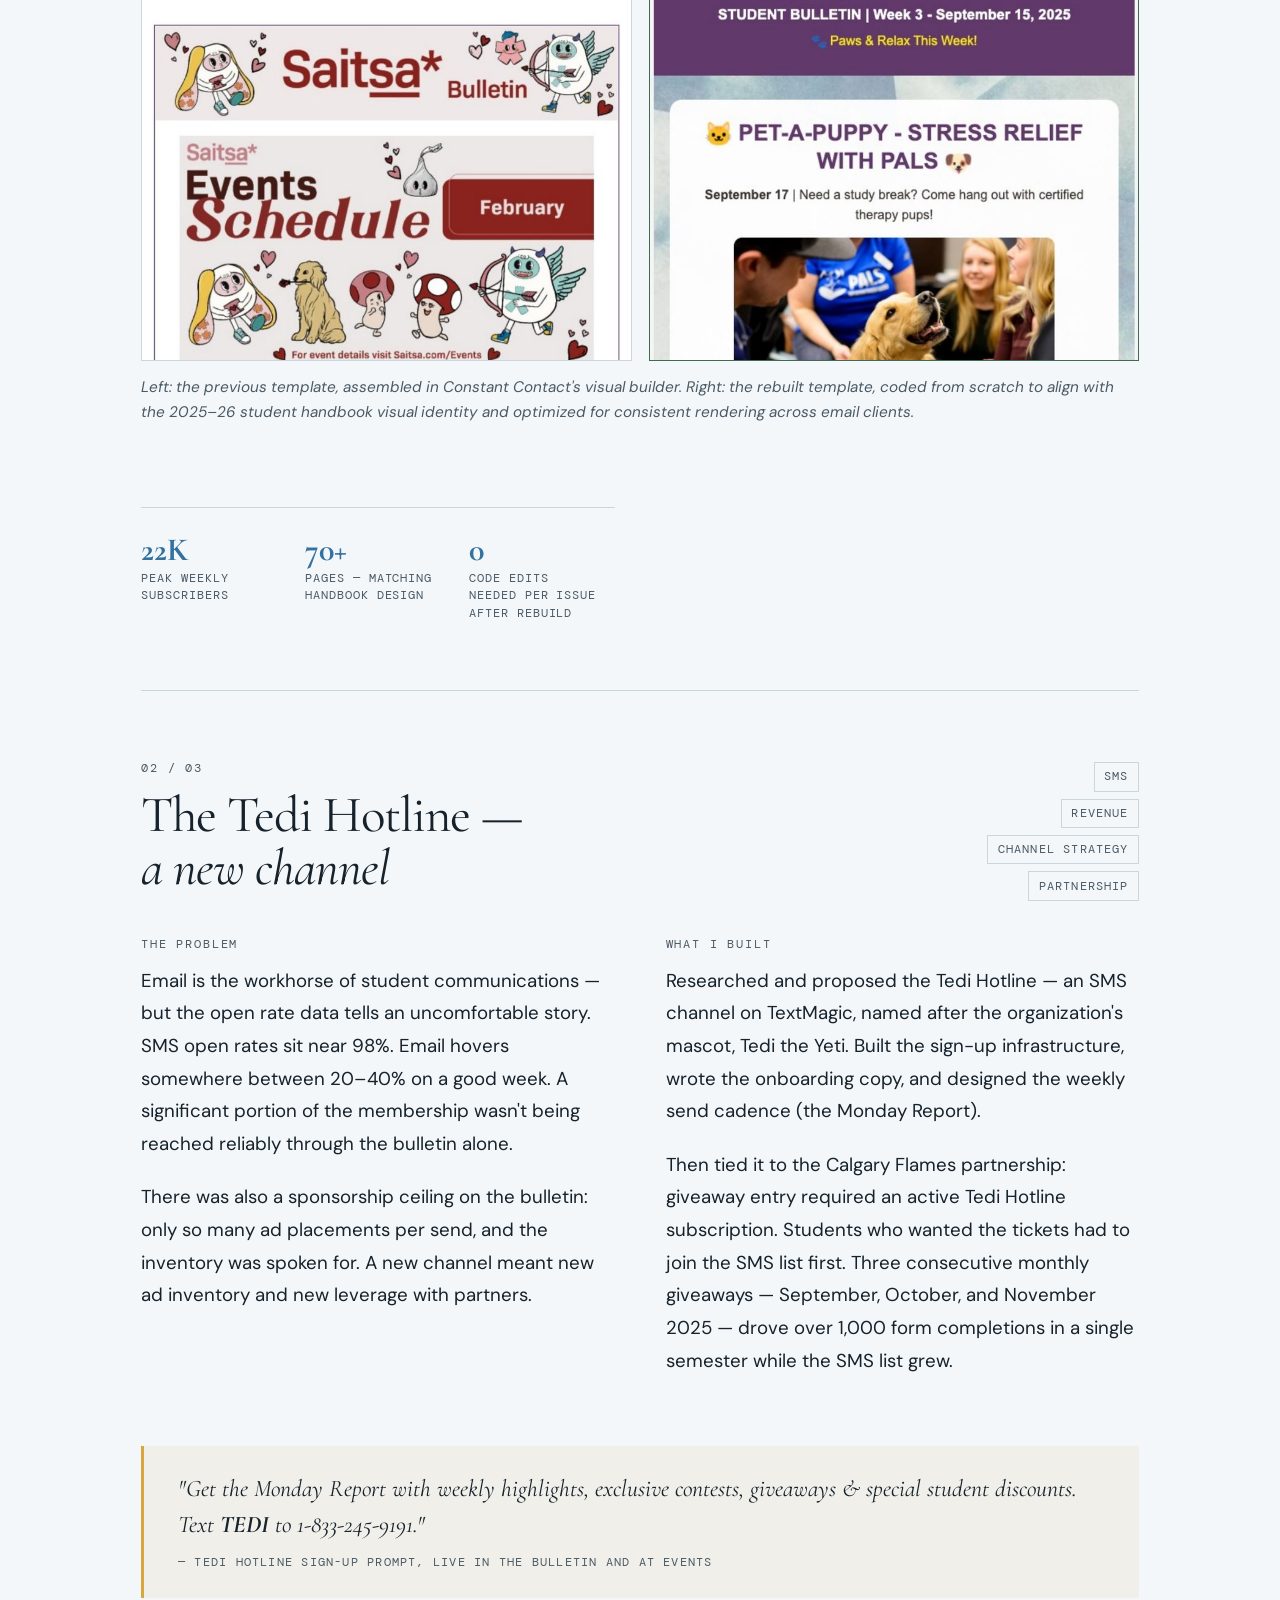
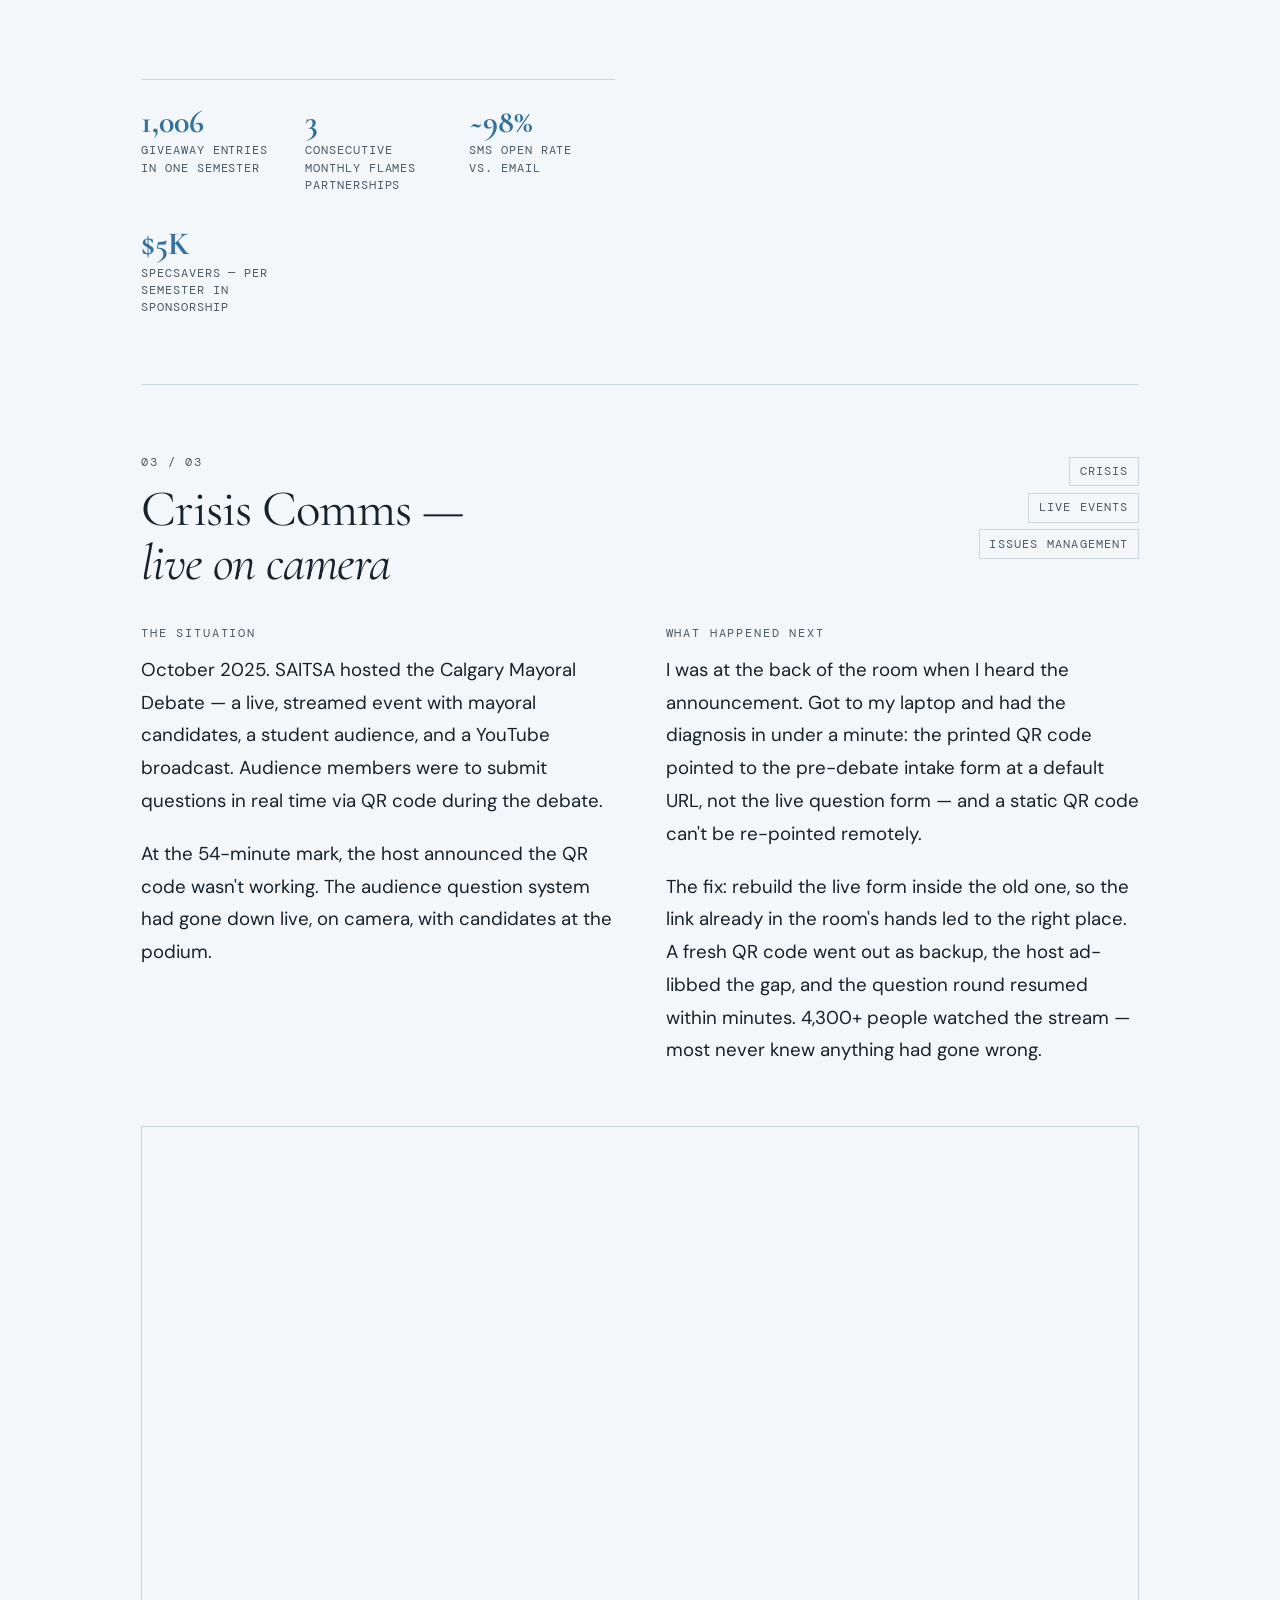
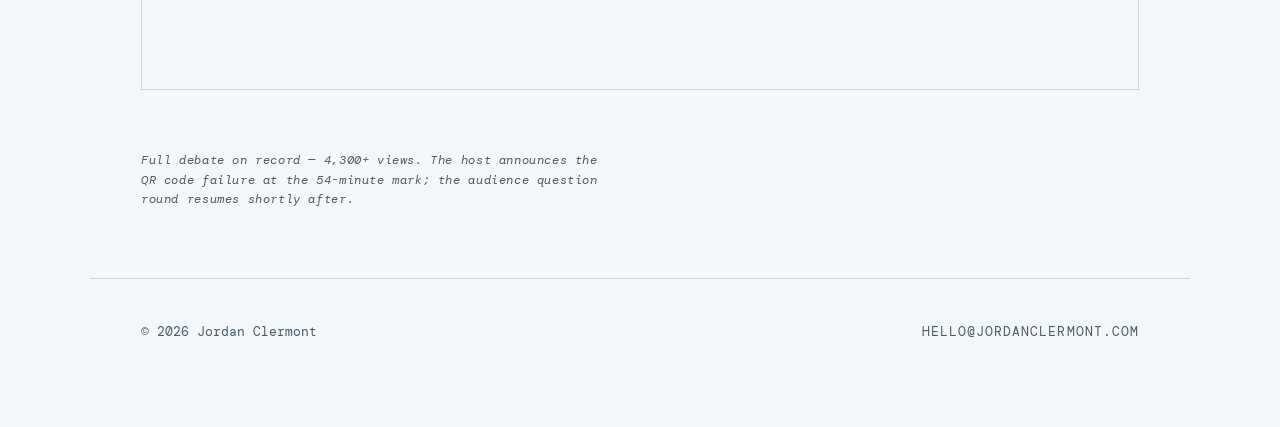
==== commit 8ce0f106: "system day/night theme (Big Sky / Dusk) with sun-moon toggle; 6 font trials - Big Sky (blue) is now " ====
--- a/communications/index.html
+++ b/communications/index.html
@@ -18,6 +18,10 @@
   <meta property="og:url" content="https://jordanclermont-com.pages.dev/communications/" />
   <meta property="og:image" content="https://jordanclermont-com.pages.dev/jo.jpg" />
   <meta name="twitter:card" content="summary_large_image" />
+  <script>
+    // apply saved day/night choice before first paint
+    try { const m = localStorage.getItem('jc-mode'); if (m) document.documentElement.setAttribute('data-mode', m); } catch (e) {}
+  </script>
 </head>
 
 <body class="page-sub page-comms">
--- a/assets/site.css
+++ b/assets/site.css
@@ -3,95 +3,81 @@
    ========================================================================== */
 
 /* ─── tokens ─────────────────────────────────────────────────────────────── */
+/* Day — "Big Sky": prairie daylight. The default, and the light-mode palette. */
 :root {
-  --hero-bg:    #3d5f6e;
-  --hero-text:  #f0ece3;
-  --hero-muted: #dce8ec;
-
-  --sky:        #f0ece3;
-  --ink:        #1f1c17;
-  --muted:      #554d42;
-  --border:     #cec7b5;
-  --focus:      #2a7fff;
-
-  --wheat:      #c4963a;
-  --sage:       #5a7c5e;
-  --sage-deep:  #3d5c40;
-  --clay:       #b5623a;
-  --bigsky:     #5b8aad;
-
-  --serif:      'Cormorant Garamond', Georgia, serif;
-  --sans:       'DM Sans', -apple-system, sans-serif;
-  --mono:       'DM Mono', monospace;
-
-  --max:        1100px;
-}
-
-/* ─── alternate palettes (preview via theme picker) ──────────────────────── */
-:root[data-theme="dusk"] {
-  --hero-bg:    #473d63;
-  --hero-text:  #f3eee6;
-  --hero-muted: #d8d2e6;
-  --sky:        #f4edea;
-  --ink:        #241f2b;
-  --muted:      #5c5164;
-  --border:     #d6c9c6;
-  --wheat:      #c99a45;
-  --sage:       #7a6a92;
-  --sage-deep:  #544468;
-  --clay:       #c26456;
-  --bigsky:     #8f7fb0;
-}
-:root[data-theme="bigsky"] {
+  color-scheme: light;
+
   --hero-bg:    #33719f;
   --hero-text:  #f6f9fb;
-  --hero-muted: #d3e4ef;
+  --hero-muted: #e4eef6;
+
   --sky:        #f4f7f9;
   --ink:        #16222c;
   --muted:      #4a5a66;
   --border:     #c9d6de;
+  --focus:      #2a7fff;
+
   --wheat:      #d9a53f;
   --sage:       #5a8a6e;
   --sage-deep:  #3f6b52;
   --clay:       #c26b4a;
   --bigsky:     #7ab3d9;
-}
-:root[data-theme="harvest"] {
-  --hero-bg:    #7d5320;
-  --hero-text:  #f7f0e0;
-  --hero-muted: #e8d9b8;
-  --sky:        #f5efdf;
-  --ink:        #2b2113;
-  --muted:      #6b5636;
-  --border:     #d9cba8;
-  --wheat:      #c4963a;
-  --sage:       #6e7a45;
-  --sage-deep:  #55632f;
-  --clay:       #a84f2e;
-  --bigsky:     #5b8aad;
-}
-:root[data-theme="chinook"] {
-  --hero-bg:    #39465e;
-  --hero-text:  #f6eee8;
-  --hero-muted: #d9d3dd;
-  --sky:        #f6efe9;
-  --ink:        #25222a;
-  --muted:      #5d5254;
-  --border:     #dcc9bd;
-  --wheat:      #d19a44;
-  --sage:       #647a6b;
-  --sage-deep:  #46584c;
-  --clay:       #c76d4f;
-  --bigsky:     #7d95b5;
-}
-
-/* ─── alternate font pairings (preview via theme picker) ─────────────────── */
-:root[data-font="fraunces"] {
-  --serif: 'Fraunces', Georgia, serif;
-}
-:root[data-font="playfair"] {
-  --serif: 'Playfair Display', Georgia, serif;
-}
+
+  --serif:      'Cormorant Garamond', Georgia, serif;
+  --sans:       'DM Sans', -apple-system, sans-serif;
+  --mono:       'DM Mono', monospace;
+
+  --max:        1100px;
+}
+
+/* Night — "Dusk": prairie sky after sundown. Follows the system setting,
+   unless the visitor picks a side with the sun/moon toggle. */
+@media (prefers-color-scheme: dark) {
+  :root:not([data-mode="day"]) {
+    color-scheme: dark;
+
+    --hero-bg:    #473d63;
+    --hero-text:  #f3eee6;
+    --hero-muted: #cfc7e2;
+
+    --sky:        #241f33;
+    --ink:        #eae4f0;
+    --muted:      #a89db9;
+    --border:     #443c59;
+
+    --wheat:      #d9a852;
+    --sage:       #8fa694;
+    --sage-deep:  #a9c4ad;
+    --clay:       #d98a6a;
+    --bigsky:     #8fb3d9;
+  }
+}
+:root[data-mode="night"] {
+  color-scheme: dark;
+
+  --hero-bg:    #473d63;
+  --hero-text:  #f3eee6;
+  --hero-muted: #cfc7e2;
+
+  --sky:        #241f33;
+  --ink:        #eae4f0;
+  --muted:      #a89db9;
+  --border:     #443c59;
+
+  --wheat:      #d9a852;
+  --sage:       #8fa694;
+  --sage-deep:  #a9c4ad;
+  --clay:       #d98a6a;
+  --bigsky:     #8fb3d9;
+}
+
+/* ─── alternate headline fonts (preview via font panel) ──────────────────── */
+:root[data-font="playfair"]   { --serif: 'Playfair Display', Georgia, serif; }
+:root[data-font="newsreader"] { --serif: 'Newsreader', Georgia, serif; }
+:root[data-font="lora"]       { --serif: 'Lora', Georgia, serif; }
+:root[data-font="spectral"]   { --serif: 'Spectral', Georgia, serif; }
+:root[data-font="sourceserif"]{ --serif: 'Source Serif 4', Georgia, serif; }
+:root[data-font="dmserif"]    { --serif: 'DM Serif Display', Georgia, serif; }
 
 /* ─── reset + base ───────────────────────────────────────────────────────── */
 *, *::before, *::after { box-sizing: border-box; margin: 0; padding: 0; }
@@ -849,7 +835,8 @@
 }
 
 /* ==========================================================================
-   DEV THEME PICKER — temporary preview tool, remove before launch
+   CORNER WIDGET — day/night toggle (permanent fun touch) + dev font panel
+   (font panel is temporary; remove before launch)
    ========================================================================== */
 .dev-picker {
   position: fixed;
@@ -858,19 +845,22 @@
   z-index: 5000;
   font-family: var(--mono);
 }
+.dp-buttons { display: flex; gap: 0.5rem; }
 .dp-toggle {
   width: 2.4rem;
   height: 2.4rem;
   border: 1px solid var(--border);
   border-radius: 50%;
   background: var(--sky);
+  color: var(--ink);
   cursor: pointer;
-  font-size: 1.1rem;
+  font-size: 1rem;
   line-height: 1;
   box-shadow: 0 2px 10px rgba(0, 0, 0, 0.12);
   transition: transform 0.2s;
 }
 .dp-toggle:hover { transform: rotate(20deg); }
+.dp-fonts { font-family: var(--serif); font-size: 1.05rem; }
 
 .dp-panel {
   display: none;
@@ -892,20 +882,7 @@
   letter-spacing: 0.15em;
   text-transform: uppercase;
 }
-.dp-row { display: flex; gap: 0.5rem; margin-bottom: 0.9rem; }
-.dp-row:last-child { margin-bottom: 0; }
-
-.dp-swatch {
-  width: 1.7rem;
-  height: 1.7rem;
-  border: 2px solid transparent;
-  border-radius: 50%;
-  cursor: pointer;
-  padding: 0;
-  transition: transform 0.15s;
-}
-.dp-swatch:hover { transform: scale(1.15); }
-.dp-swatch.active { border-color: var(--ink); }
+.dp-row { display: flex; flex-wrap: wrap; gap: 0.5rem; }
 
 .dp-font {
   padding: 0.35rem 0.55rem;
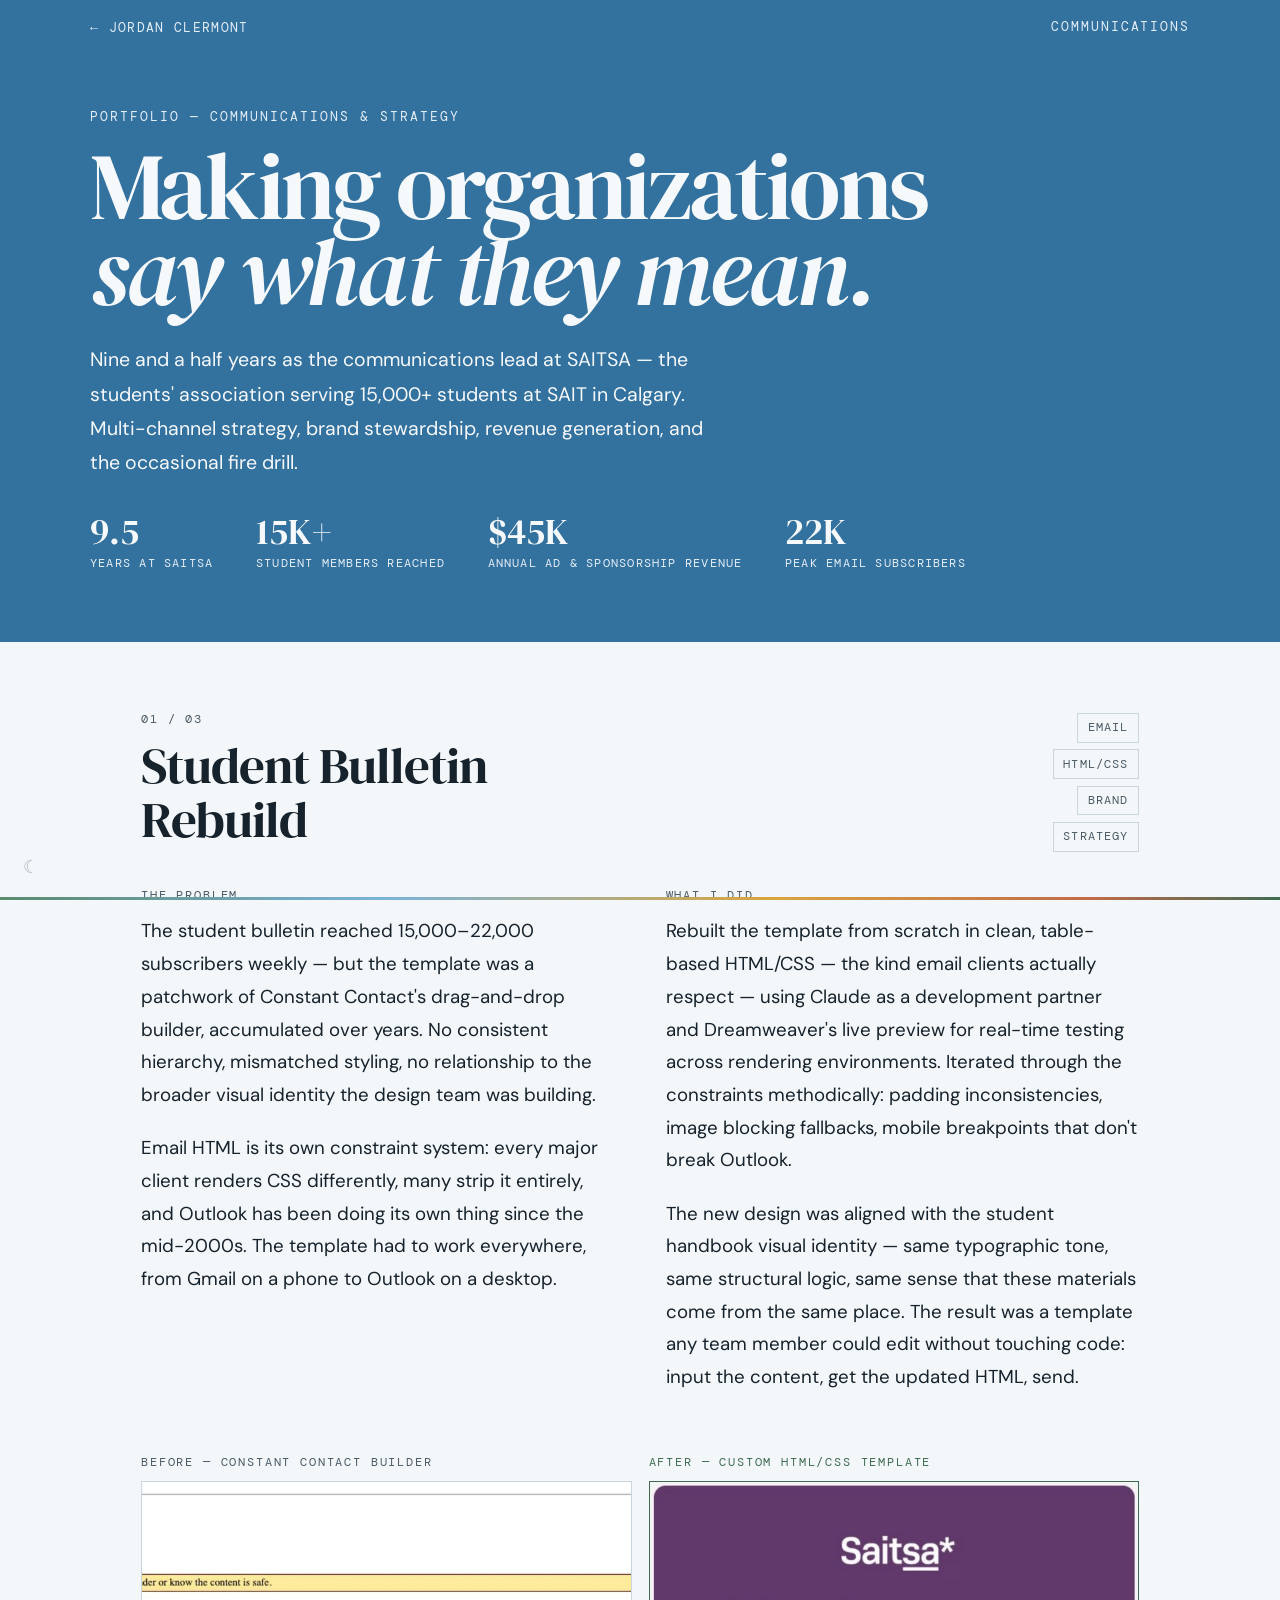
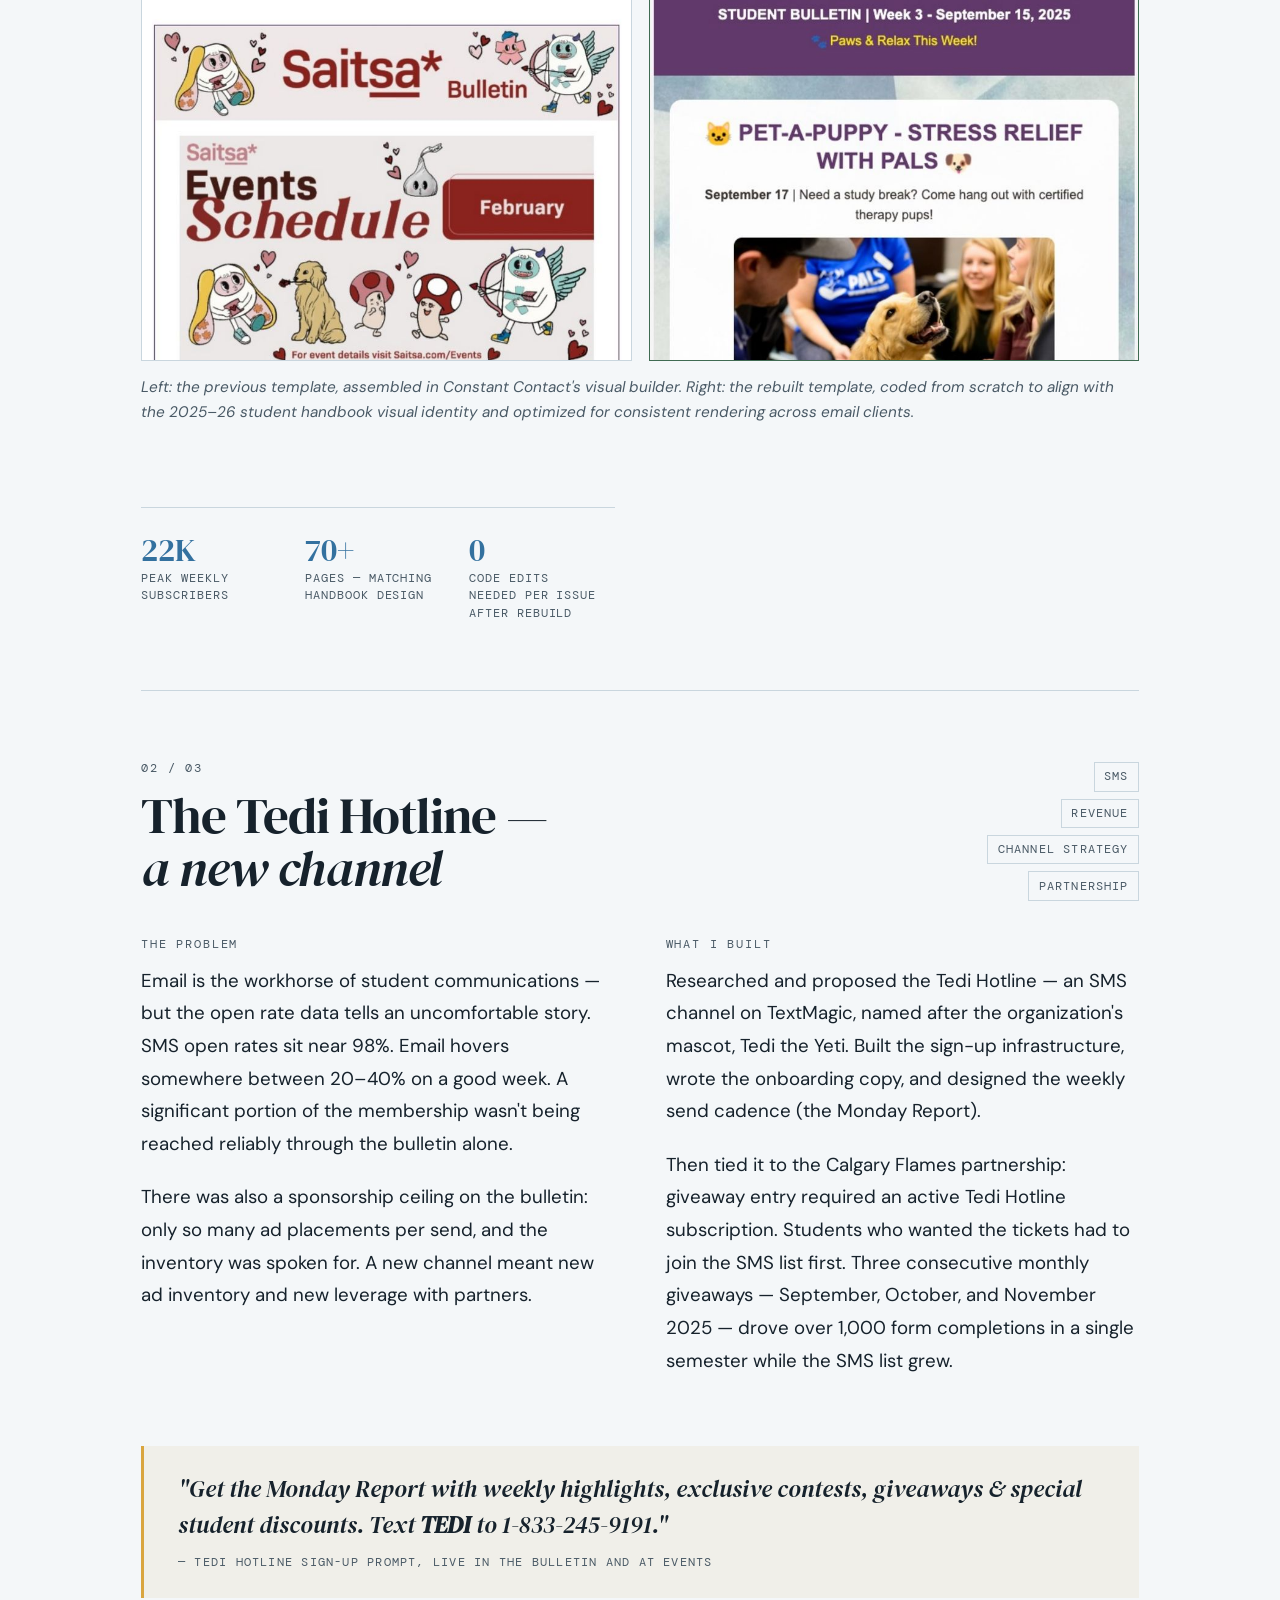
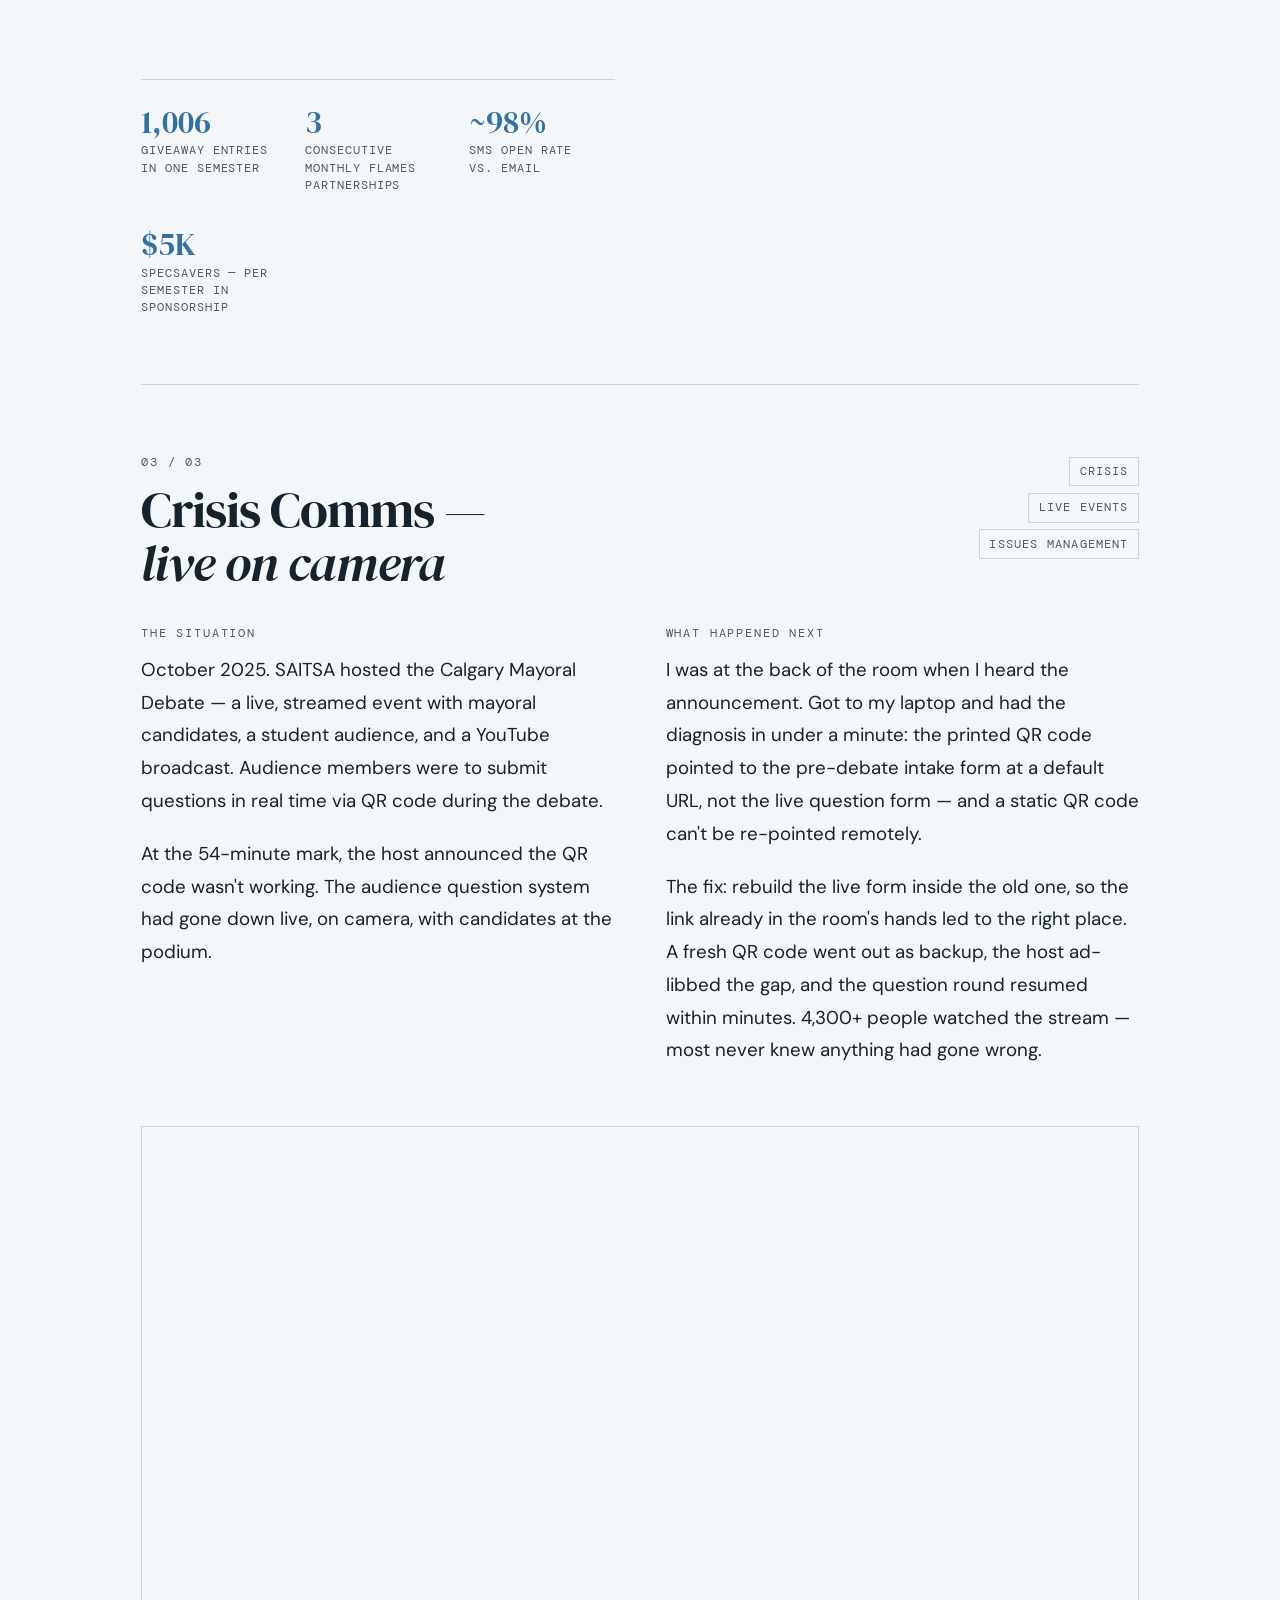
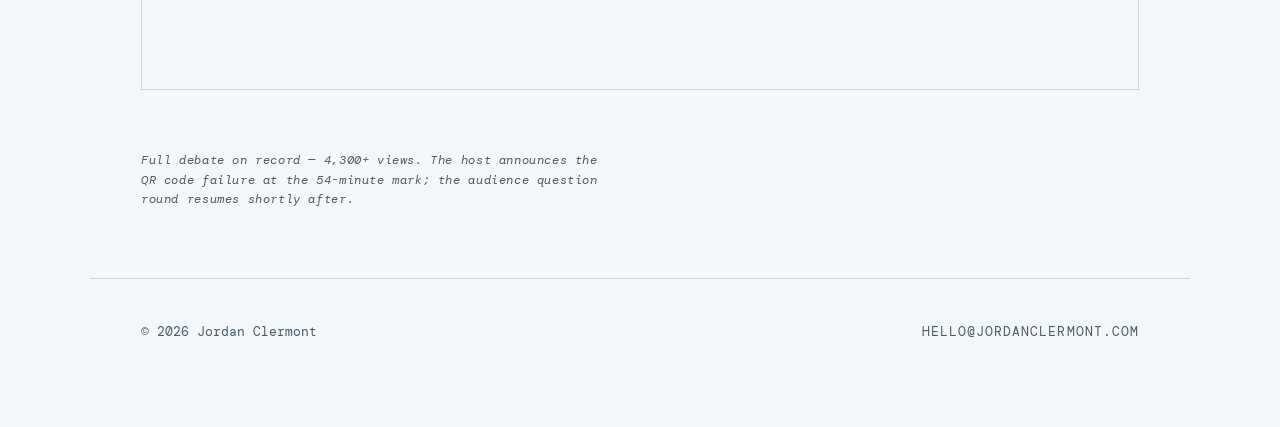
==== commit 32c5c183: "DM Serif Display as the final headline font; quieter day/night toggle - bake DM Serif Display into -" ====
--- a/communications/index.html
+++ b/communications/index.html
@@ -7,7 +7,7 @@
   <meta name="description" content="Communications and strategy work by Jordan Clermont — case studies from SAITSA." />
   <link rel="preconnect" href="https://fonts.googleapis.com" />
   <link rel="preconnect" href="https://fonts.gstatic.com" crossorigin />
-  <link href="https://fonts.googleapis.com/css2?family=Cormorant+Garamond:ital,wght@0,400;0,700;1,400;1,600&family=DM+Sans&family=DM+Mono&display=swap" rel="stylesheet" />
+  <link href="https://fonts.googleapis.com/css2?family=DM+Serif+Display:ital@0;1&family=DM+Sans&family=DM+Mono&display=swap" rel="stylesheet" />
   <link rel="stylesheet" href="../assets/site.css" />
   <link rel="icon" href="/favicon.svg" type="image/svg+xml" />
 
--- a/assets/site.css
+++ b/assets/site.css
@@ -23,7 +23,7 @@
   --clay:       #c26b4a;
   --bigsky:     #7ab3d9;
 
-  --serif:      'Cormorant Garamond', Georgia, serif;
+  --serif:      'DM Serif Display', Georgia, serif;
   --sans:       'DM Sans', -apple-system, sans-serif;
   --mono:       'DM Mono', monospace;
 
@@ -70,14 +70,6 @@
   --clay:       #d98a6a;
   --bigsky:     #8fb3d9;
 }
-
-/* ─── alternate headline fonts (preview via font panel) ──────────────────── */
-:root[data-font="playfair"]   { --serif: 'Playfair Display', Georgia, serif; }
-:root[data-font="newsreader"] { --serif: 'Newsreader', Georgia, serif; }
-:root[data-font="lora"]       { --serif: 'Lora', Georgia, serif; }
-:root[data-font="spectral"]   { --serif: 'Spectral', Georgia, serif; }
-:root[data-font="sourceserif"]{ --serif: 'Source Serif 4', Georgia, serif; }
-:root[data-font="dmserif"]    { --serif: 'DM Serif Display', Georgia, serif; }
 
 /* ─── reset + base ───────────────────────────────────────────────────────── */
 *, *::before, *::after { box-sizing: border-box; margin: 0; padding: 0; }
@@ -162,7 +154,7 @@
 .page-landing h1 {
   font-family: var(--serif);
   font-size: clamp(3.5rem, 9vw, 6.5rem);
-  font-weight: 700;
+  font-weight: 400;
   line-height: 0.9;
   letter-spacing: -0.03em;
   color: var(--hero-text);
@@ -170,7 +162,7 @@
 .page-landing h1 .last {
   display: block;
   font-style: italic;
-  font-weight: 600;
+  font-weight: 400;
 }
 #nameClick { cursor: pointer; user-select: none; }
 
@@ -426,7 +418,7 @@
 .page-sub h1 {
   font-family: var(--serif);
   font-size: clamp(3rem, 8vw, 5.5rem);
-  font-weight: 700;
+  font-weight: 400;
   line-height: 0.9;
   letter-spacing: -0.03em;
   color: var(--hero-text);
@@ -434,7 +426,7 @@
 .page-sub h1 em {
   display: block;
   font-style: italic;
-  font-weight: 600;
+  font-weight: 400;
 }
 
 .hero-desc {
@@ -456,7 +448,7 @@
   color: var(--hero-text);
   font-family: var(--serif);
   font-size: 2.1rem;
-  font-weight: 700;
+  font-weight: 400;
   line-height: 1;
 }
 .hero-stat-label {
@@ -553,7 +545,7 @@
   color: var(--hero-bg);
   font-family: var(--serif);
   font-size: 1.9rem;
-  font-weight: 700;
+  font-weight: 400;
   line-height: 1;
 }
 .case-stat-label {
@@ -835,67 +827,23 @@
 }
 
 /* ==========================================================================
-   CORNER WIDGET — day/night toggle (permanent fun touch) + dev font panel
-   (font panel is temporary; remove before launch)
+   DAY/NIGHT TOGGLE — quiet corner glyph; the content is the show
    ========================================================================== */
-.dev-picker {
+.mode-toggle {
   position: fixed;
-  left: 1rem;
-  bottom: 1.2rem;
+  left: 0.9rem;
+  bottom: 1rem;
   z-index: 5000;
-  font-family: var(--mono);
-}
-.dp-buttons { display: flex; gap: 0.5rem; }
-.dp-toggle {
-  width: 2.4rem;
-  height: 2.4rem;
-  border: 1px solid var(--border);
-  border-radius: 50%;
-  background: var(--sky);
-  color: var(--ink);
+  width: 1.8rem;
+  height: 1.8rem;
+  border: none;
+  background: none;
+  color: var(--muted);
+  opacity: 0.4;
   cursor: pointer;
-  font-size: 1rem;
+  font-size: 1.05rem;
   line-height: 1;
-  box-shadow: 0 2px 10px rgba(0, 0, 0, 0.12);
-  transition: transform 0.2s;
-}
-.dp-toggle:hover { transform: rotate(20deg); }
-.dp-fonts { font-family: var(--serif); font-size: 1.05rem; }
-
-.dp-panel {
-  display: none;
-  position: absolute;
-  left: 0;
-  bottom: 3rem;
-  min-width: 210px;
-  padding: 0.9rem;
-  border: 1px solid var(--border);
-  background: var(--sky);
-  box-shadow: 0 6px 24px rgba(0, 0, 0, 0.16);
-}
-.dev-picker.open .dp-panel { display: block; }
-
-.dp-heading {
-  margin-bottom: 0.5rem;
-  color: var(--muted);
-  font-size: 0.6rem;
-  letter-spacing: 0.15em;
-  text-transform: uppercase;
-}
-.dp-row { display: flex; flex-wrap: wrap; gap: 0.5rem; }
-
-.dp-font {
-  padding: 0.35rem 0.55rem;
-  border: 1px solid var(--border);
-  background: transparent;
-  color: var(--muted);
-  cursor: pointer;
-  font-family: var(--mono);
-  font-size: 0.62rem;
-  letter-spacing: 0.08em;
-  text-transform: uppercase;
-}
-.dp-font.active {
-  border-color: var(--ink);
-  color: var(--ink);
-}
+  transition: opacity 0.25s;
+}
+.mode-toggle:hover,
+.mode-toggle:focus-visible { opacity: 1; }
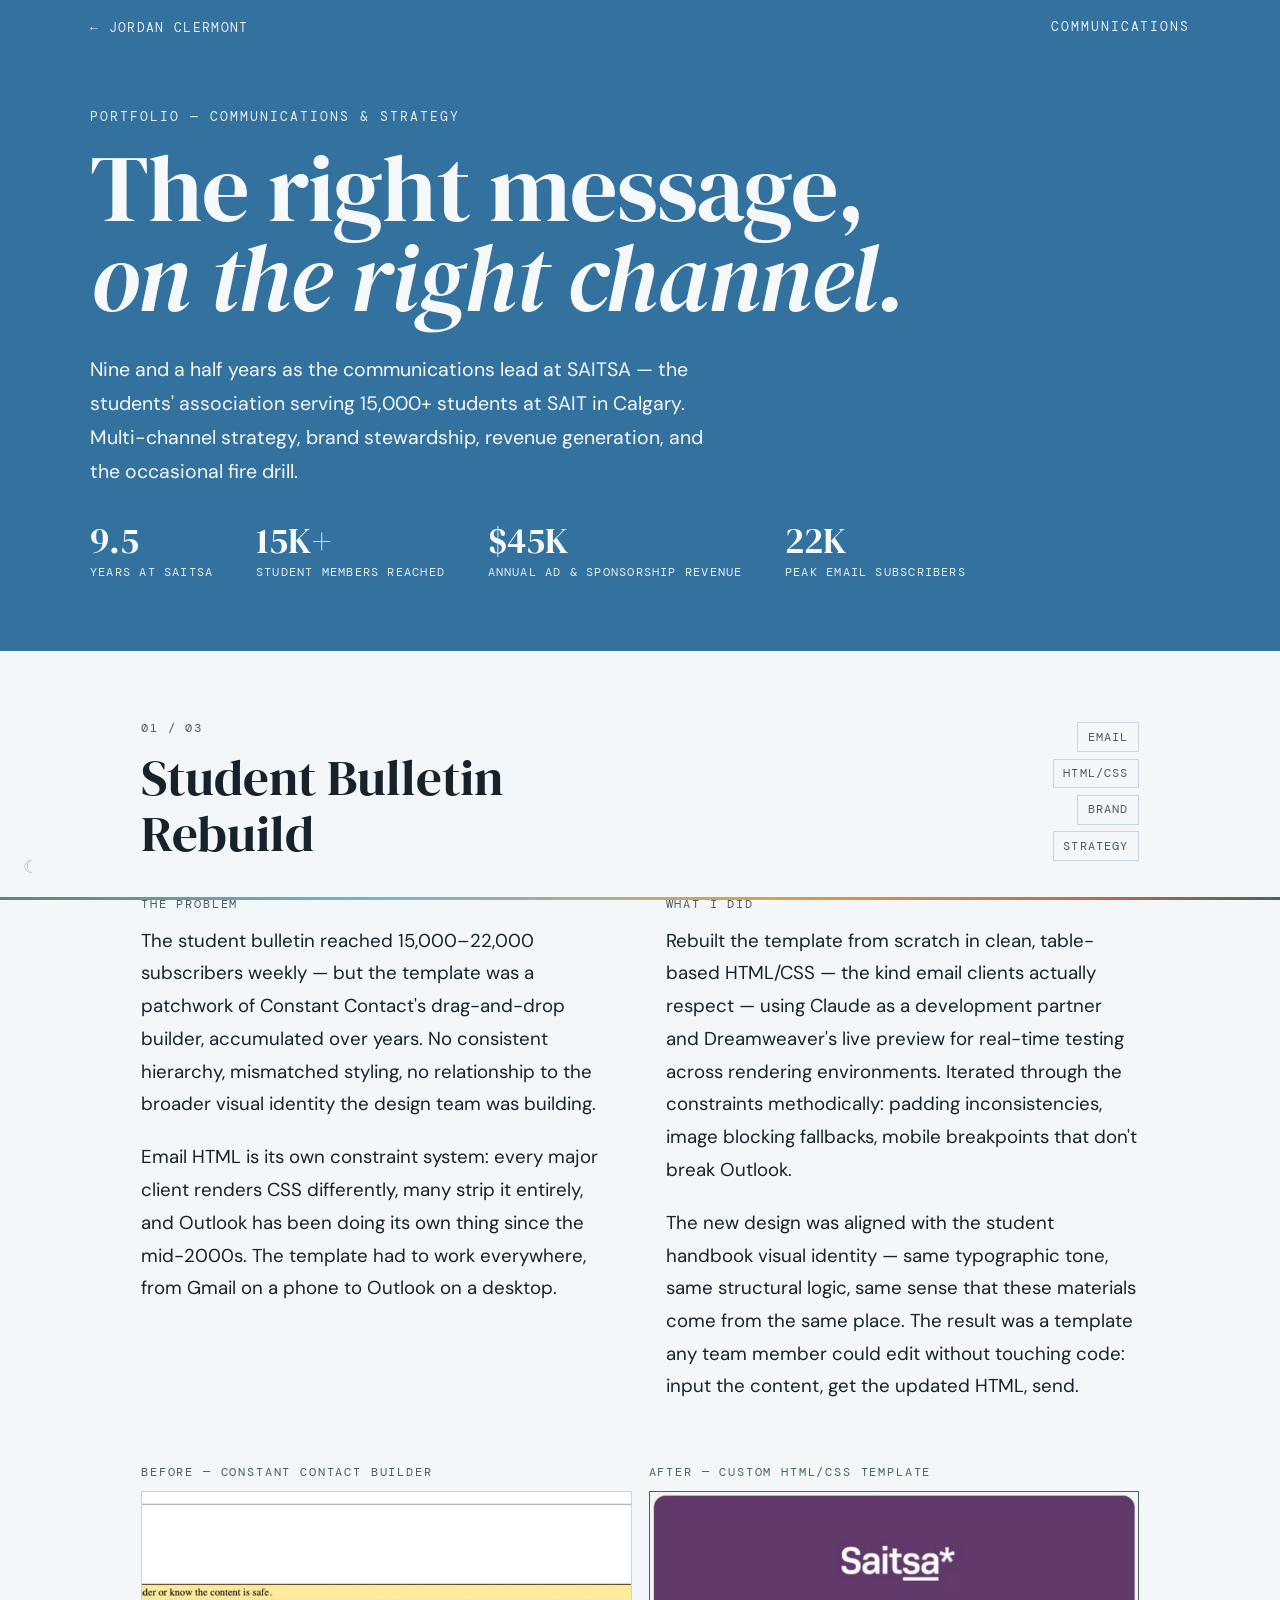
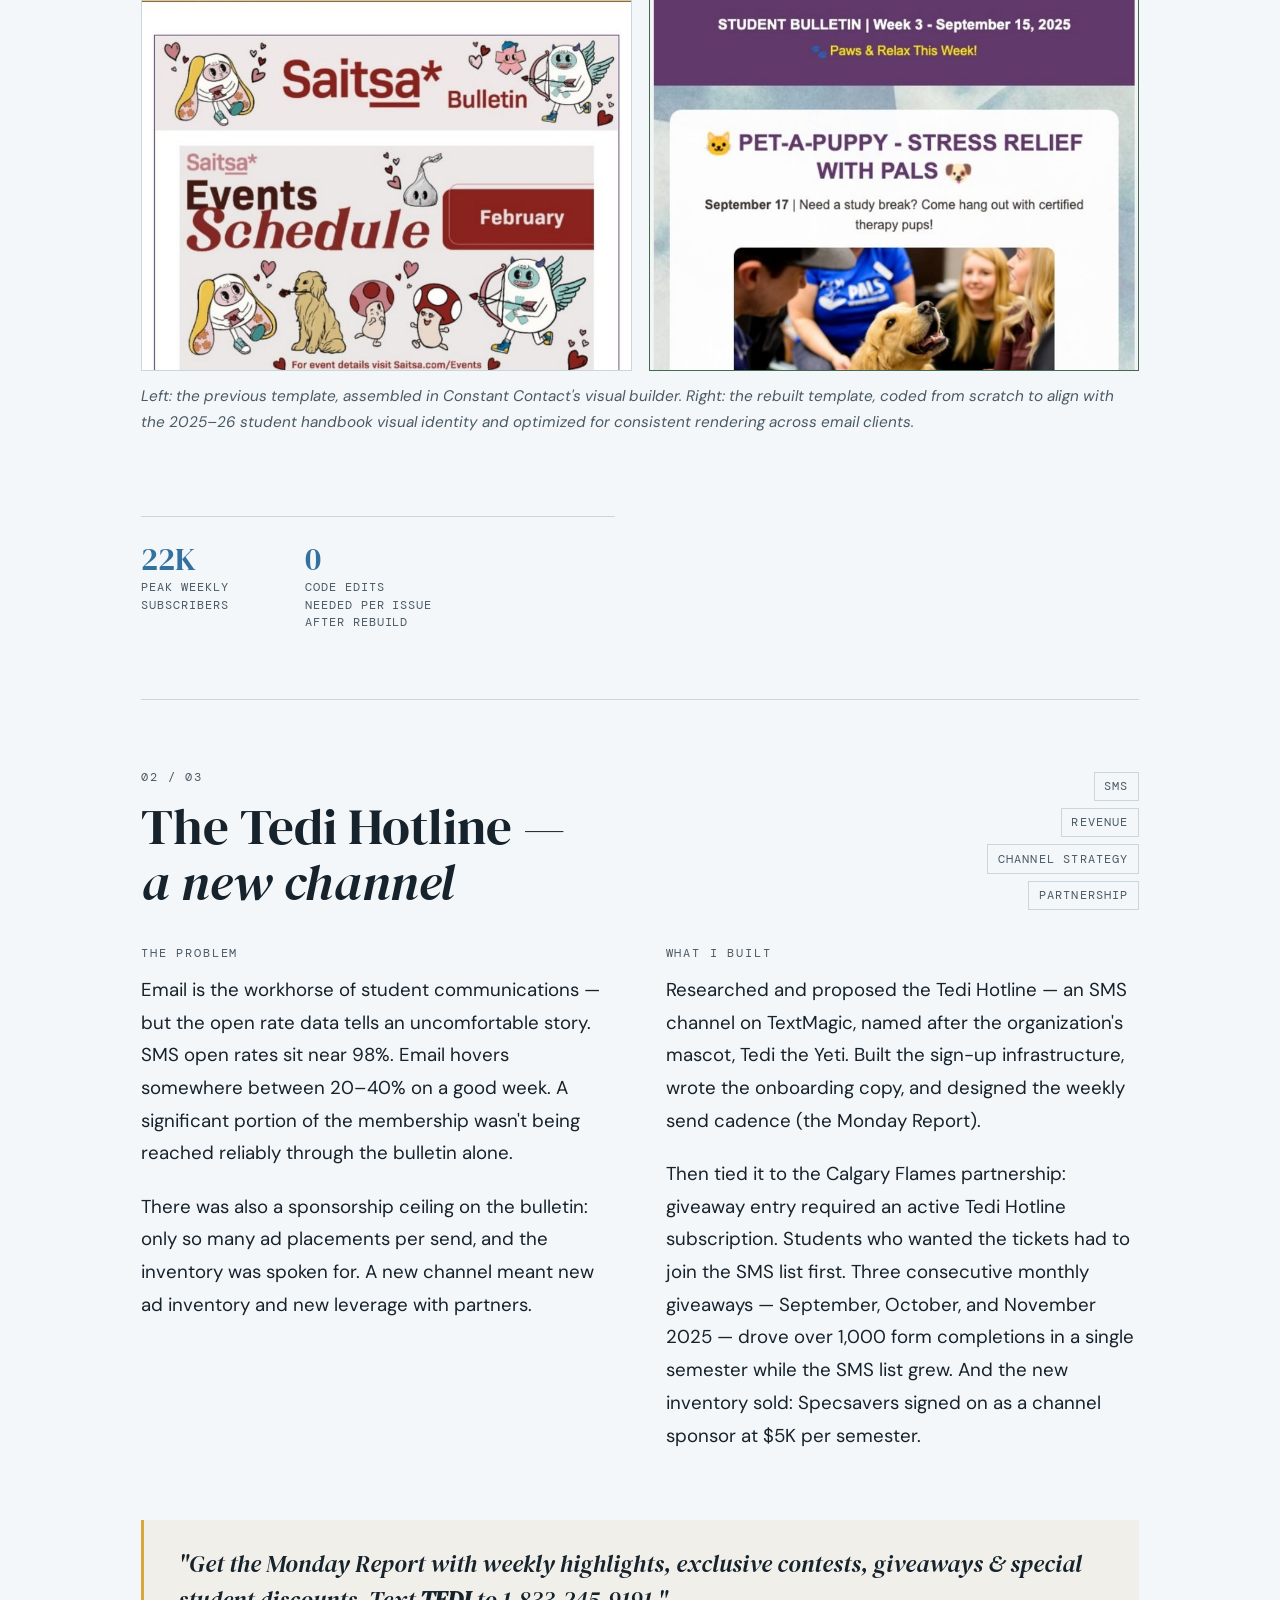
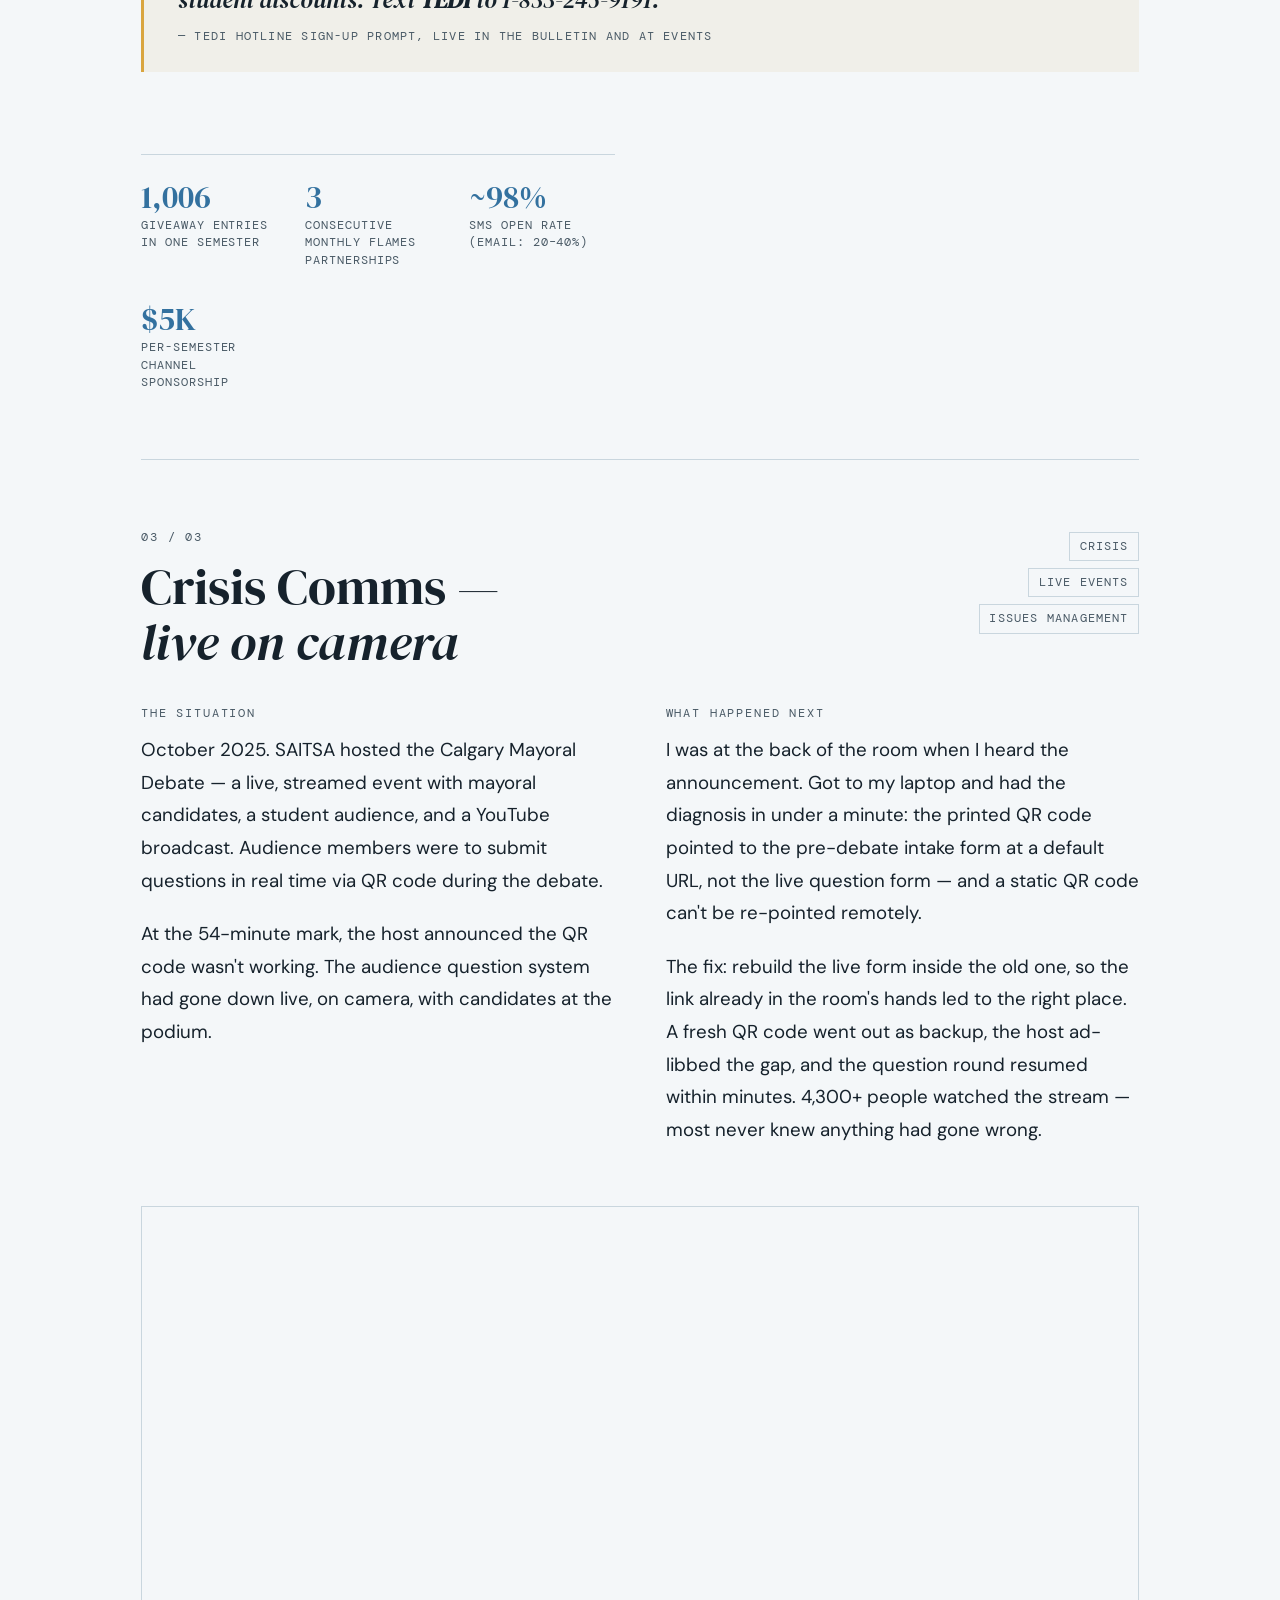
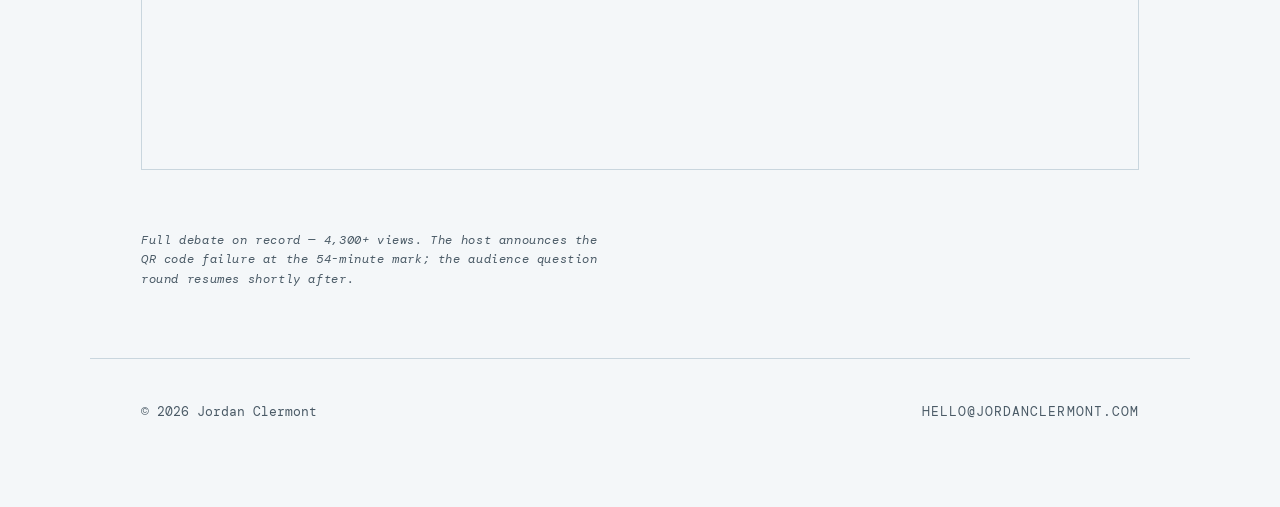
==== commit 9ef703ce: "rework comms headline, tighten stats and copy - comms hero: "The right message, on the right channel" ====
--- a/communications/index.html
+++ b/communications/index.html
@@ -38,7 +38,7 @@
   <header class="hero">
     <div class="hero-inner">
       <div class="hero-kicker">Portfolio — Communications &amp; Strategy</div>
-      <h1>Making organizations<br><em>say what they mean.</em></h1>
+      <h1>The right message,<br><em>on the right channel.</em></h1>
       <p class="hero-desc">Nine and a half years as the communications lead at SAITSA — the students' association serving 15,000+ students at SAIT in Calgary. Multi-channel strategy, brand stewardship, revenue generation, and the occasional fire drill.</p>
       <div class="hero-meta" aria-label="Key figures">
         <div class="hero-stat">
@@ -112,10 +112,6 @@
             <span class="case-stat-label">Peak weekly subscribers</span>
           </div>
           <div class="case-stat" role="listitem">
-            <span class="case-stat-num">70+</span>
-            <span class="case-stat-label">Pages — matching handbook design</span>
-          </div>
-          <div class="case-stat" role="listitem">
             <span class="case-stat-num">0</span>
             <span class="case-stat-label">Code edits needed per issue after rebuild</span>
           </div>
@@ -147,7 +143,7 @@
         <div>
           <div class="case-section-label">What I built</div>
           <p class="case-text">Researched and proposed the Tedi Hotline — an SMS channel on TextMagic, named after the organization's mascot, Tedi the Yeti. Built the sign-up infrastructure, wrote the onboarding copy, and designed the weekly send cadence (the Monday Report).</p>
-          <p class="case-text">Then tied it to the Calgary Flames partnership: giveaway entry required an active Tedi Hotline subscription. Students who wanted the tickets had to join the SMS list first. Three consecutive monthly giveaways — September, October, and November 2025 — drove over 1,000 form completions in a single semester while the SMS list grew.</p>
+          <p class="case-text">Then tied it to the Calgary Flames partnership: giveaway entry required an active Tedi Hotline subscription. Students who wanted the tickets had to join the SMS list first. Three consecutive monthly giveaways — September, October, and November 2025 — drove over 1,000 form completions in a single semester while the SMS list grew. And the new inventory sold: Specsavers signed on as a channel sponsor at $5K per semester.</p>
         </div>
 
         <div class="pull-quote">
@@ -166,11 +162,11 @@
           </div>
           <div class="case-stat" role="listitem">
             <span class="case-stat-num">~98%</span>
-            <span class="case-stat-label">SMS open rate vs. email</span>
+            <span class="case-stat-label">SMS open rate (email: 20–40%)</span>
           </div>
           <div class="case-stat" role="listitem">
             <span class="case-stat-num">$5K</span>
-            <span class="case-stat-label">Specsavers — per semester in sponsorship</span>
+            <span class="case-stat-label">Per-semester channel sponsorship</span>
           </div>
         </div>
       </div>
--- a/assets/site.css
+++ b/assets/site.css
@@ -155,8 +155,8 @@
   font-family: var(--serif);
   font-size: clamp(3.5rem, 9vw, 6.5rem);
   font-weight: 400;
-  line-height: 0.9;
-  letter-spacing: -0.03em;
+  line-height: 0.95;
+  letter-spacing: -0.01em;
   color: var(--hero-text);
 }
 .page-landing h1 .last {
@@ -419,8 +419,8 @@
   font-family: var(--serif);
   font-size: clamp(3rem, 8vw, 5.5rem);
   font-weight: 400;
-  line-height: 0.9;
-  letter-spacing: -0.03em;
+  line-height: 0.95;
+  letter-spacing: -0.01em;
   color: var(--hero-text);
 }
 .page-sub h1 em {
@@ -494,8 +494,8 @@
   font-family: var(--serif);
   font-size: clamp(2rem, 4vw, 3rem);
   font-weight: 400;
-  line-height: 1.05;
-  letter-spacing: -0.02em;
+  line-height: 1.1;
+  letter-spacing: 0;
 }
 .case-tags {
   display: flex;
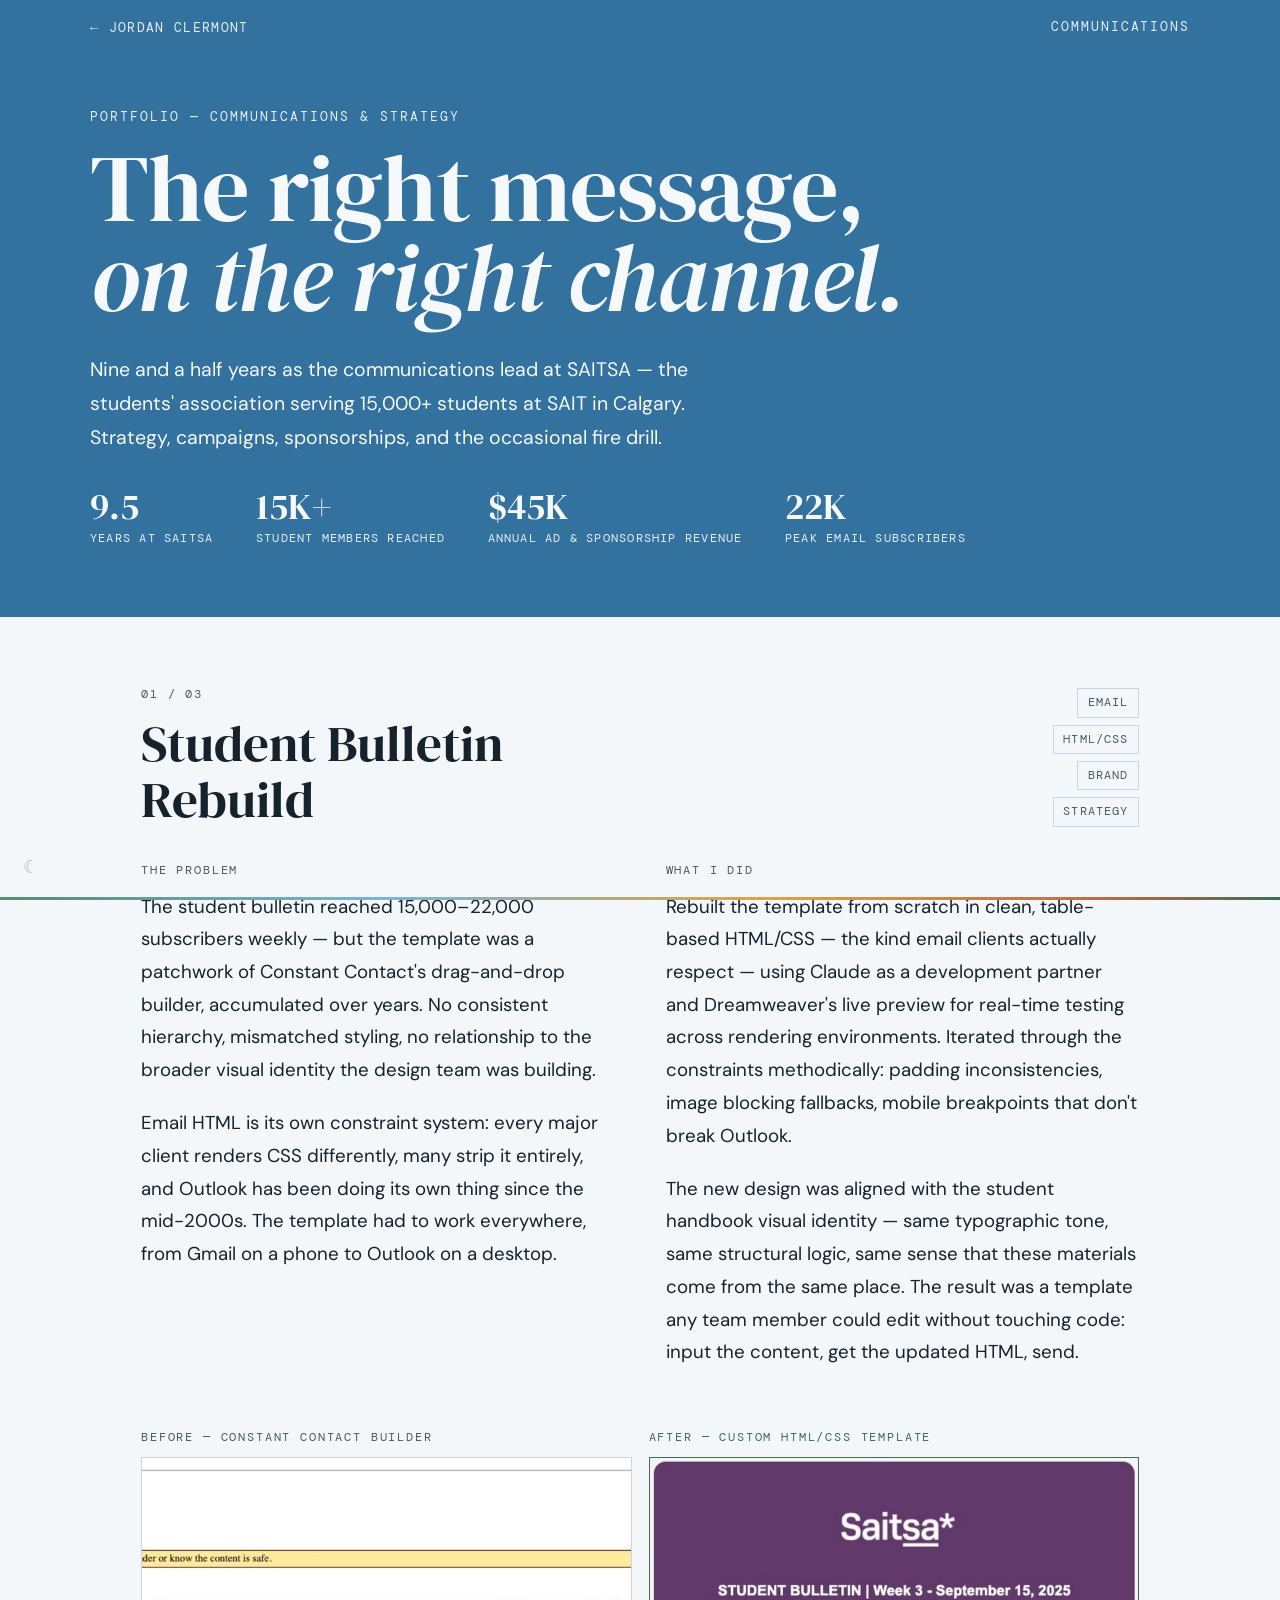
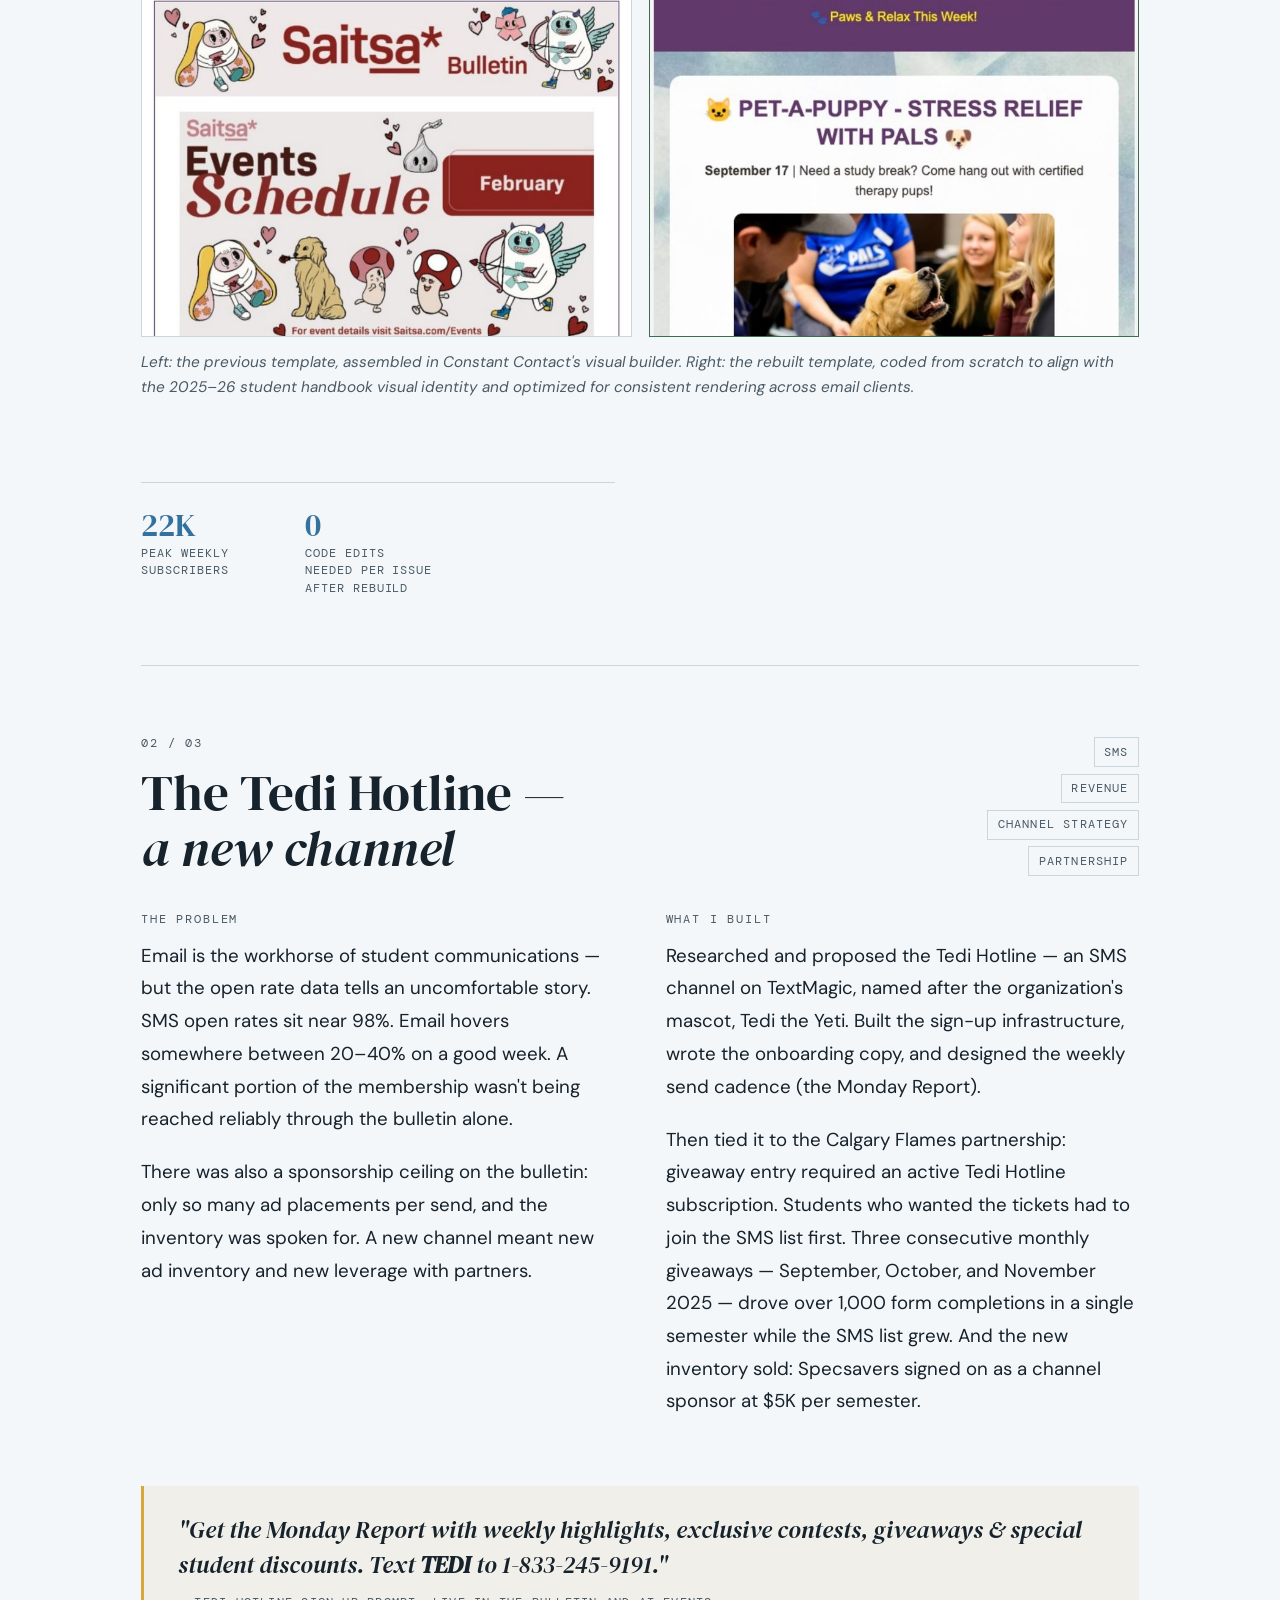
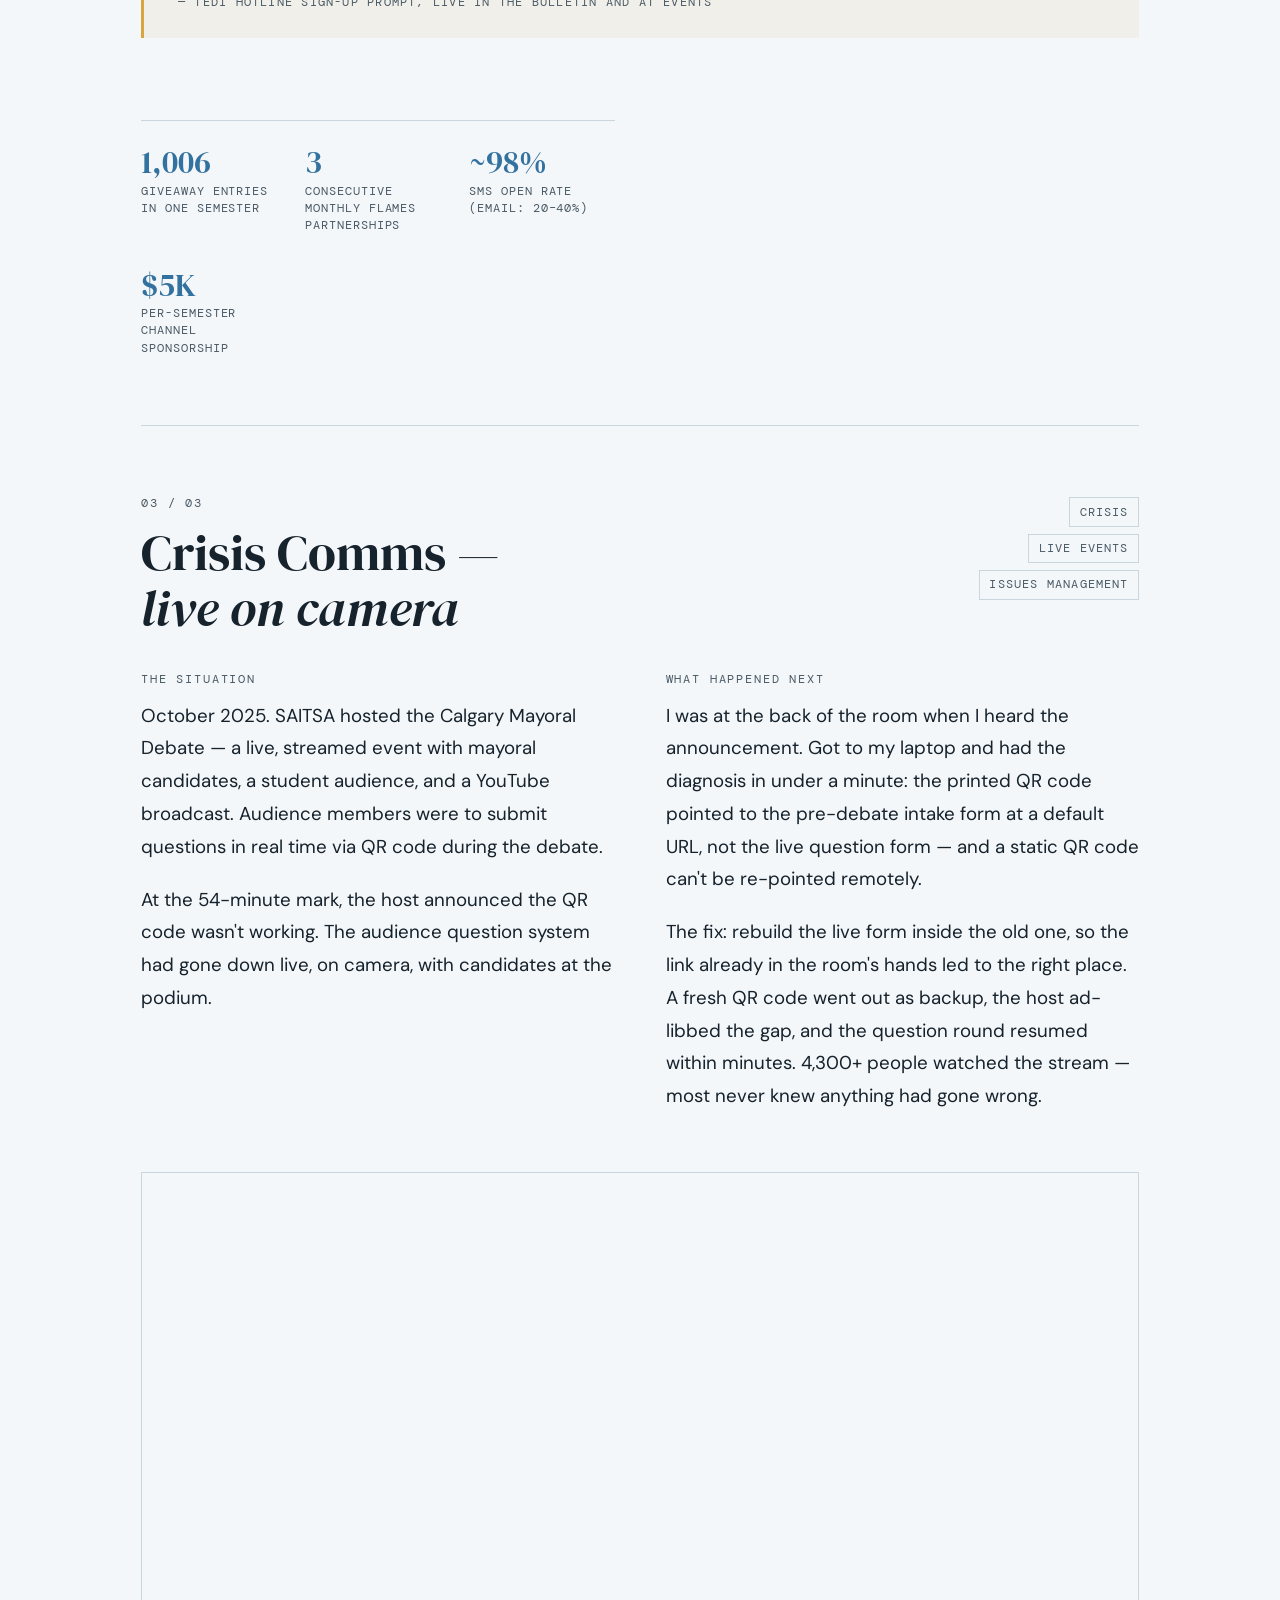
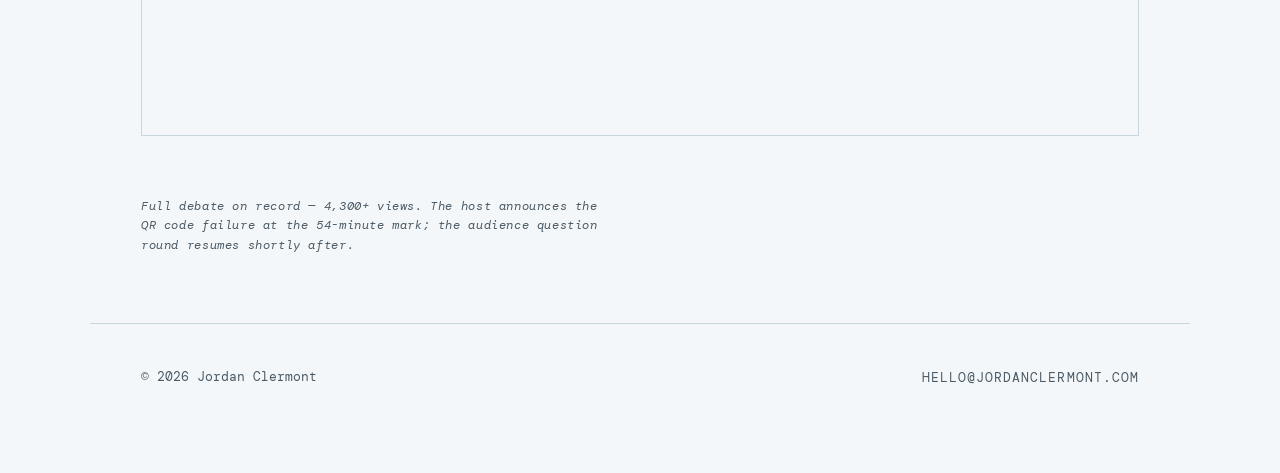
==== commit 2d9a516f: "voice pass: cut marketing-speak, footer self-quote becomes a CTA - tagline: "Yes, all four. No, I wo" ====
--- a/communications/index.html
+++ b/communications/index.html
@@ -39,7 +39,7 @@
     <div class="hero-inner">
       <div class="hero-kicker">Portfolio — Communications &amp; Strategy</div>
       <h1>The right message,<br><em>on the right channel.</em></h1>
-      <p class="hero-desc">Nine and a half years as the communications lead at SAITSA — the students' association serving 15,000+ students at SAIT in Calgary. Multi-channel strategy, brand stewardship, revenue generation, and the occasional fire drill.</p>
+      <p class="hero-desc">Nine and a half years as the communications lead at SAITSA — the students' association serving 15,000+ students at SAIT in Calgary. Strategy, campaigns, sponsorships, and the occasional fire drill.</p>
       <div class="hero-meta" aria-label="Key figures">
         <div class="hero-stat">
           <span class="hero-stat-num">9.5</span>
--- a/assets/site.css
+++ b/assets/site.css
@@ -278,15 +278,18 @@
   font-family: var(--mono);
   font-size: 0.75rem;
 }
-.footer-quote {
+.footer-cta {
   flex: 1;
   min-width: 200px;
   color: var(--muted);
   font-family: var(--serif);
-  font-size: 0.95rem;
+  font-size: 1.05rem;
   font-style: italic;
   text-align: center;
-}
+  text-decoration: none;
+  transition: color 0.2s;
+}
+.footer-cta:hover { color: var(--ink); }
 .footer-links { display: flex; gap: 1.5rem; }
 .footer-links a {
   color: var(--muted);
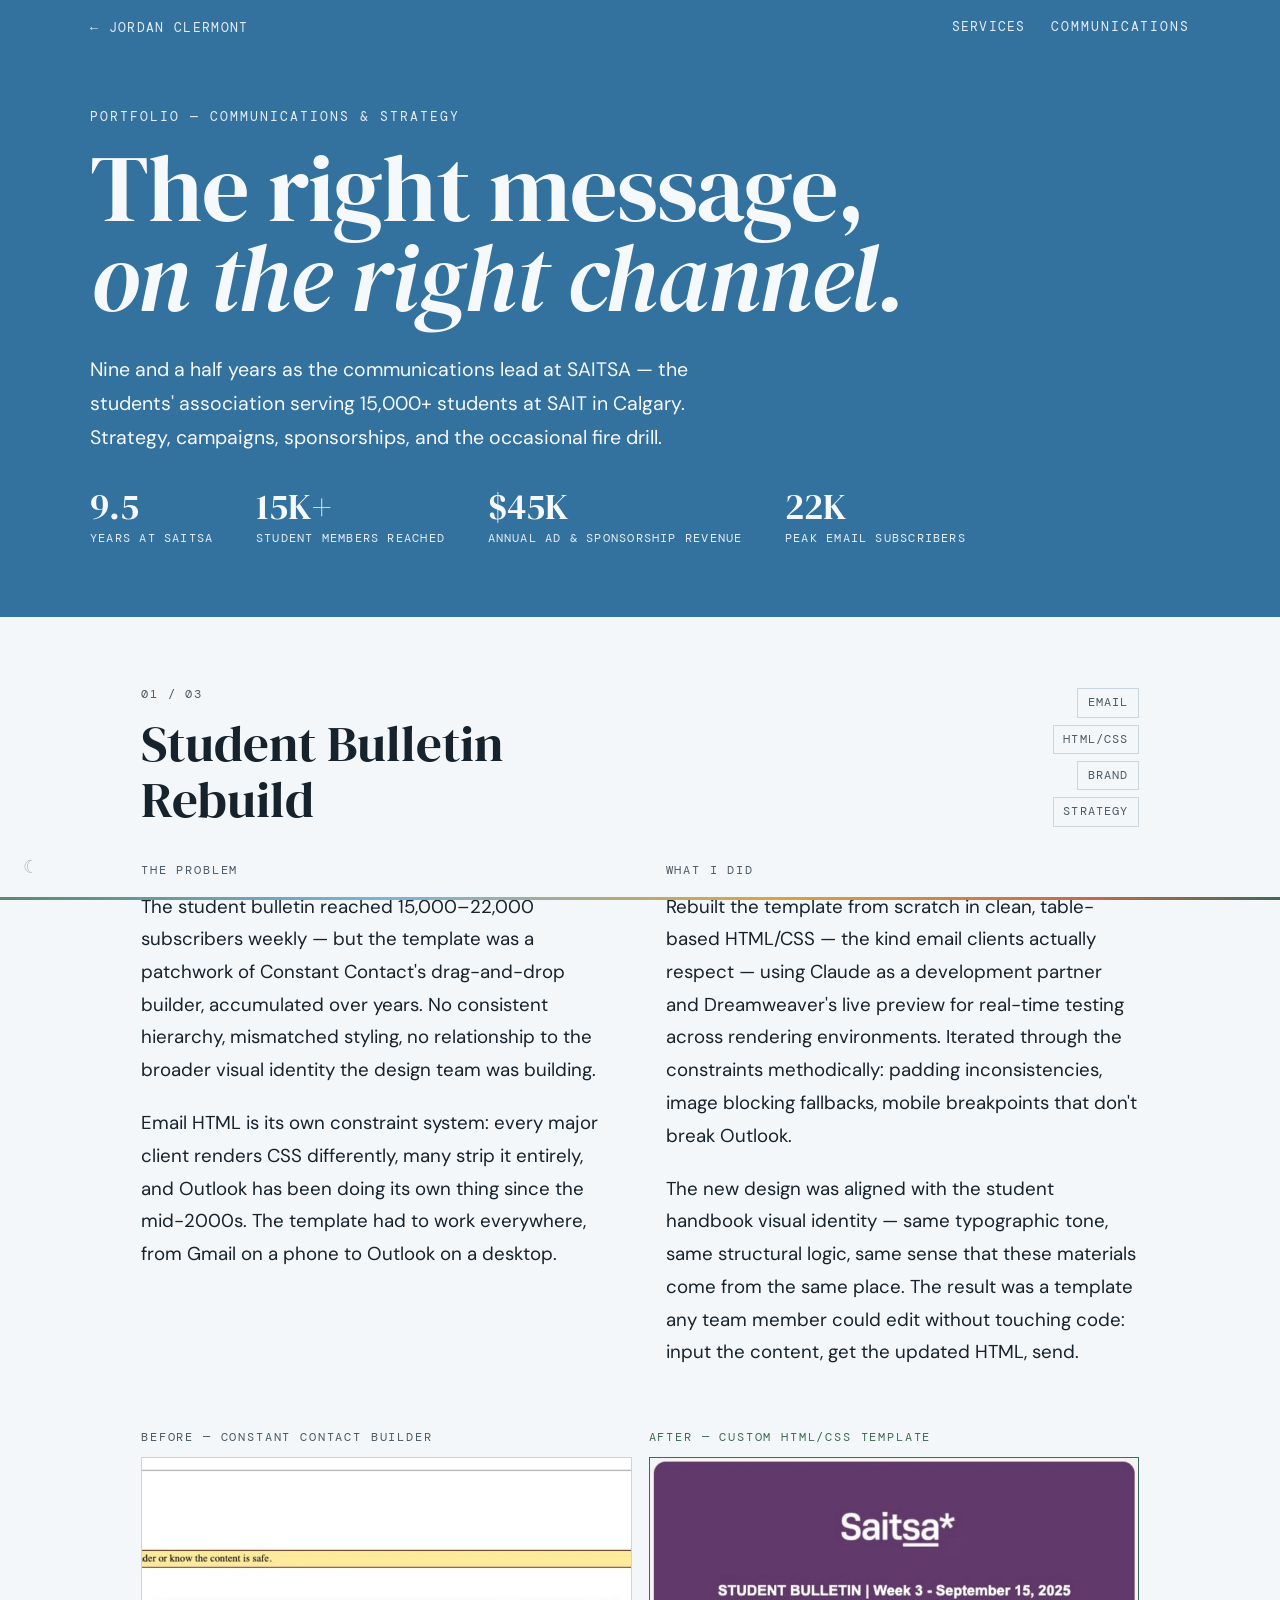
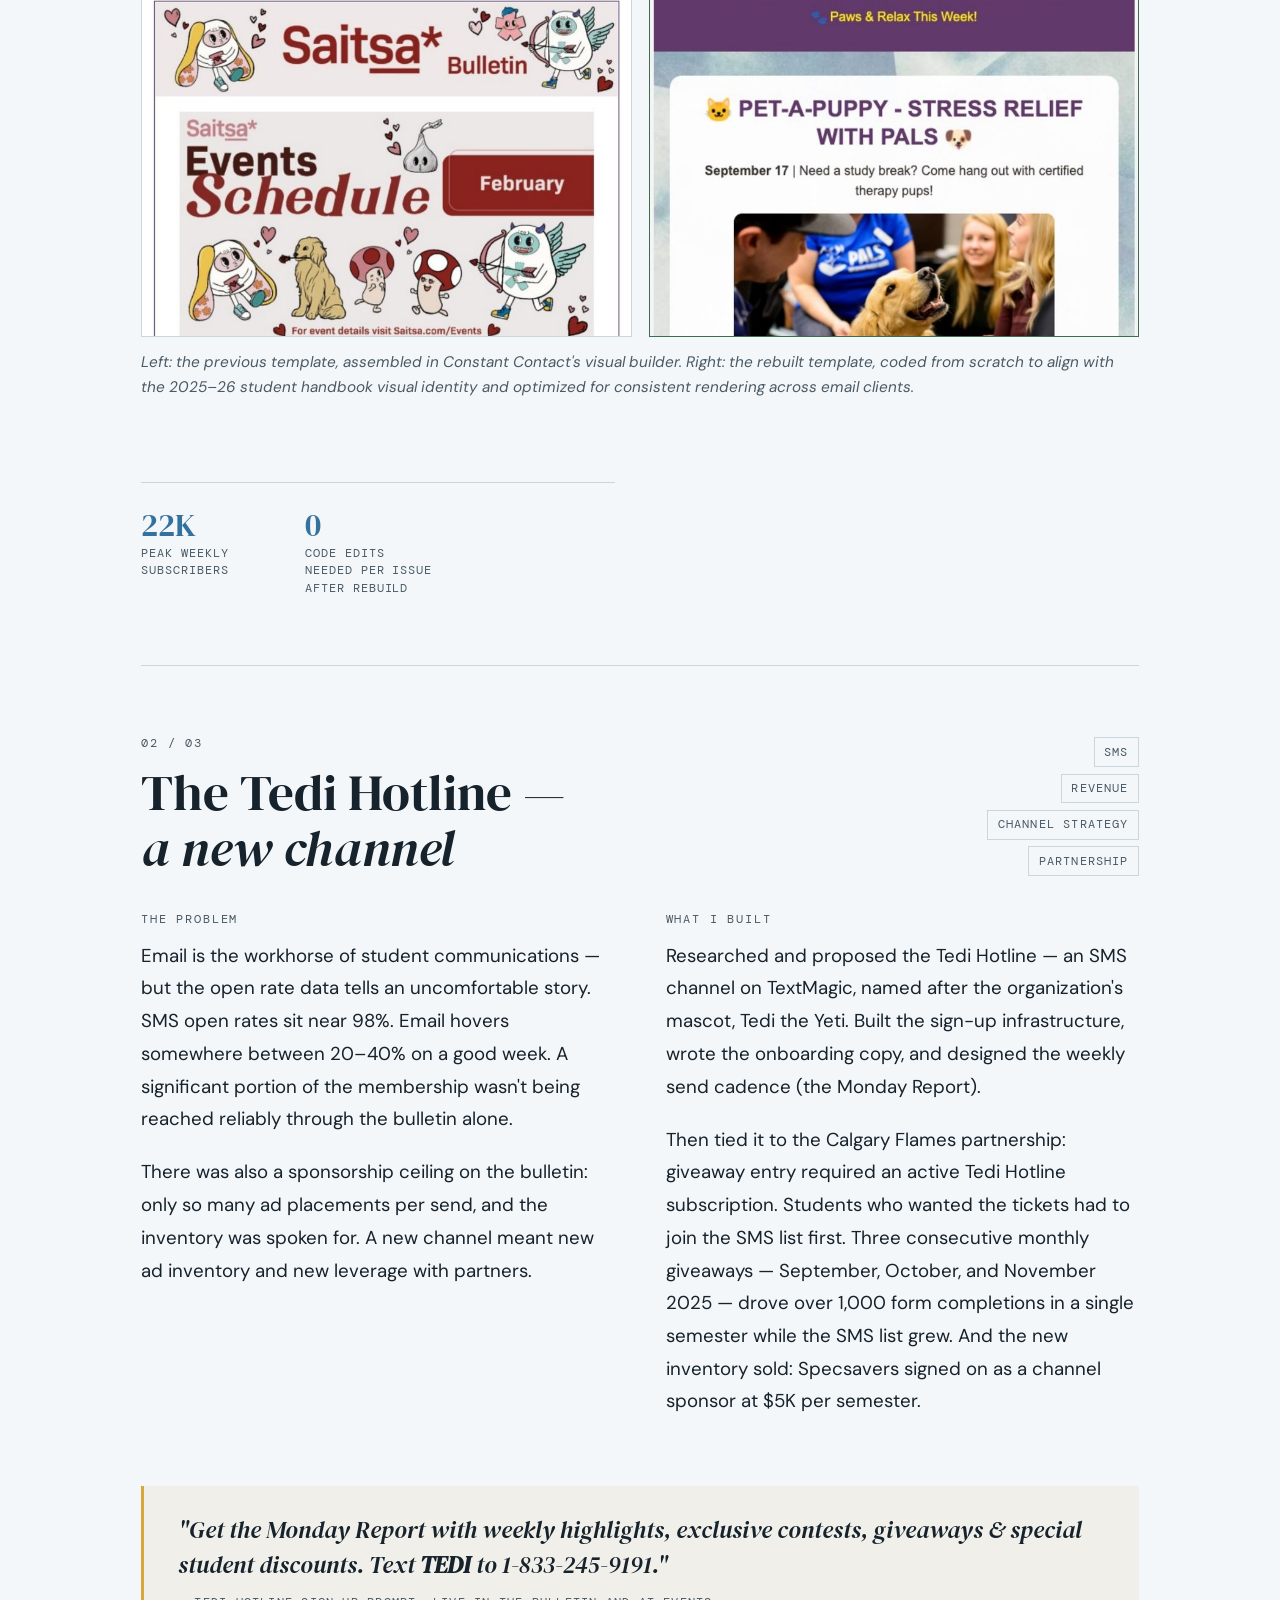
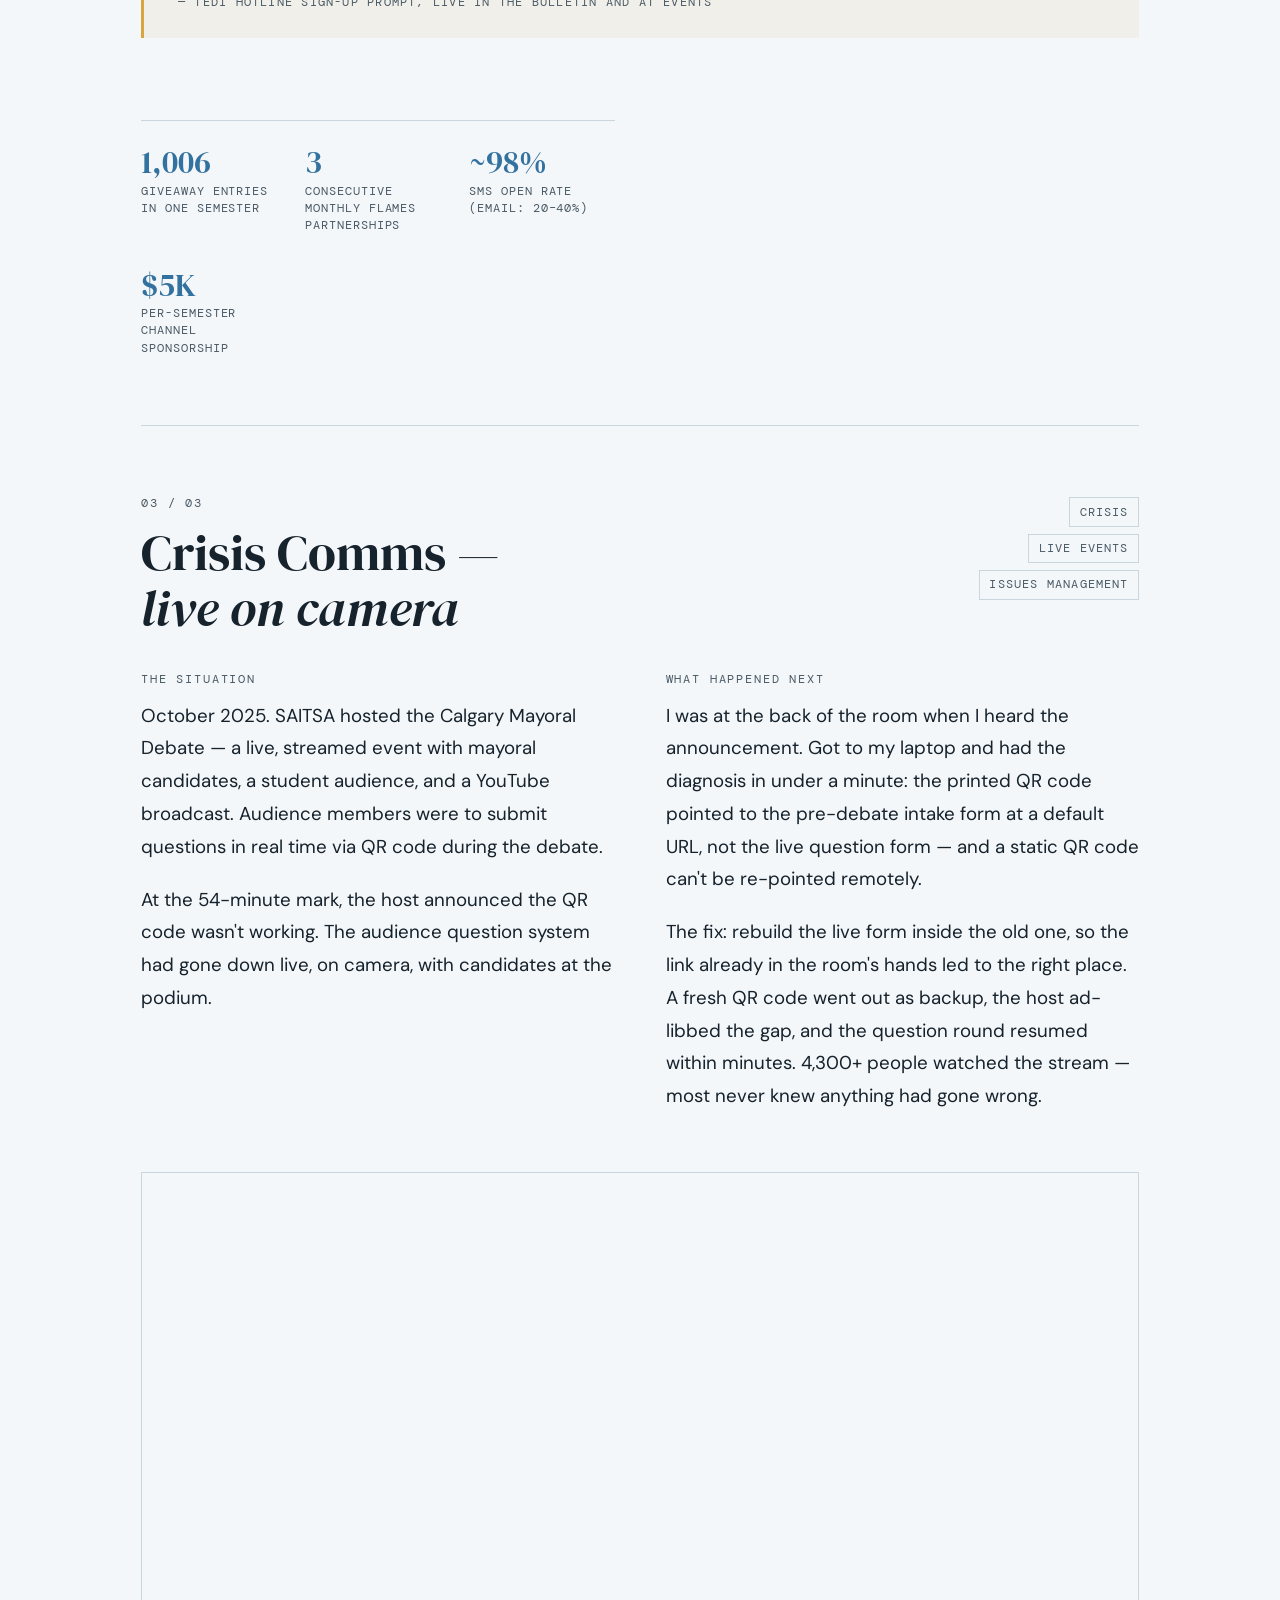
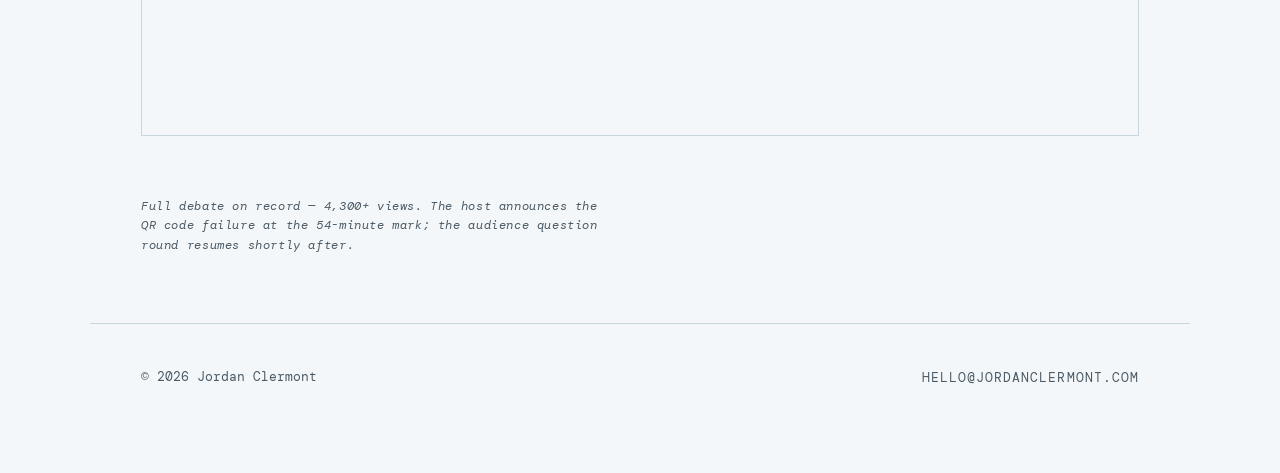
==== commit e5633a25: "Add intent chooser, Services and Résumé pages, sharpen hero copy Ports the "what brings you here?" c" ====
--- a/communications/index.html
+++ b/communications/index.html
@@ -31,7 +31,10 @@
   <nav class="site-nav" aria-label="Site navigation">
     <div class="site-nav-inner">
       <a href="/" class="nav-back">← Jordan Clermont</a>
-      <span class="nav-label">Communications</span>
+      <div class="nav-links">
+        <a href="/services" class="nav-link">Services</a>
+        <span class="nav-label">Communications</span>
+      </div>
     </div>
   </nav>
 
--- a/assets/site.css
+++ b/assets/site.css
@@ -166,9 +166,26 @@
 }
 #nameClick { cursor: pointer; user-select: none; }
 
+.hero-pitch { margin-top: 1.3rem; }
+.hero-pitch-main {
+  font-family: var(--serif);
+  font-style: italic;
+  font-size: clamp(1.4rem, 3vw, 1.9rem);
+  font-weight: 400;
+  color: var(--hero-text);
+  line-height: 1.3;
+}
+.hero-pitch-sub {
+  max-width: 420px;
+  margin-top: 0.5rem;
+  color: var(--hero-muted);
+  font-size: 0.95rem;
+  line-height: 1.6;
+}
+
 .tagline {
   max-width: 440px;
-  margin-top: 1.5rem;
+  margin-top: 1.2rem;
   color: var(--hero-text);
   font-size: 1.05rem;
   line-height: 1.7;
@@ -258,6 +275,75 @@
 .door:hover .door-arrow {
   color: var(--hero-bg);
   transform: translate(3px, -3px);
+}
+
+/* "what brings you here?" intent chooser */
+.intent { margin-top: 1.5rem; }
+.intent-q {
+  display: block;
+  font-family: var(--mono);
+  font-size: 0.72rem;
+  letter-spacing: 0.1em;
+  text-transform: uppercase;
+  color: var(--muted);
+  margin-bottom: 0.6rem;
+}
+.intent-opts { display: flex; flex-wrap: wrap; gap: 0.4rem; }
+.intent-chip {
+  font-family: var(--sans);
+  font-size: 0.85rem;
+  line-height: 1;
+  padding: 0.4rem 0.75rem;
+  border: 1px solid var(--border);
+  border-radius: 999px;
+  background: transparent;
+  color: var(--ink);
+  cursor: pointer;
+  transition: color 0.2s, border-color 0.2s, background 0.2s;
+}
+.intent-chip:hover { border-color: var(--hero-bg); color: var(--hero-bg); }
+.intent-chip[aria-pressed="true"] {
+  background: var(--ink);
+  color: var(--sky);
+  border-color: var(--ink);
+}
+
+/* recommended-door emphasis */
+.door.is-recommended .door-label { color: var(--hero-bg); }
+.door-flag {
+  width: max-content;
+  margin-top: 0.2rem;
+  font-family: var(--mono);
+  font-size: 0.64rem;
+  letter-spacing: 0.12em;
+  text-transform: uppercase;
+  color: var(--hero-bg);
+  border: 1px solid var(--hero-bg);
+  border-radius: 999px;
+  padding: 0.18rem 0.5rem;
+}
+
+/* tailored contact CTA */
+.intent-cta {
+  margin: 1.6rem 0 0;
+  padding: 1.1rem 1.3rem;
+  border: 1px solid var(--border);
+  border-left: 3px solid var(--wheat);
+  border-radius: 12px;
+  background: var(--sky);
+}
+.intent-cta p { color: var(--muted); font-size: 0.95rem; margin: 0 0 0.35rem; }
+.intent-cta a {
+  font-family: var(--sans);
+  font-weight: 500;
+  color: var(--hero-bg);
+  text-decoration: none;
+}
+.intent-cta a + a { margin-left: 1rem; }
+.intent-cta a:hover { text-decoration: underline; }
+
+@media (max-width: 720px) {
+  .intent { margin-top: 1.2rem; }
 }
 
 /* landing footer */
@@ -399,6 +485,17 @@
   transition: color 0.2s;
 }
 .nav-back:hover { color: var(--hero-text); }
+.nav-links { display: flex; align-items: center; gap: 1.5rem; }
+.nav-link {
+  color: var(--hero-muted);
+  font-family: var(--mono);
+  font-size: 0.75rem;
+  letter-spacing: 0.1em;
+  text-decoration: none;
+  text-transform: uppercase;
+  transition: color 0.2s;
+}
+.nav-link:hover { color: var(--hero-text); }
 .nav-label {
   color: var(--hero-muted);
   font-family: var(--mono);
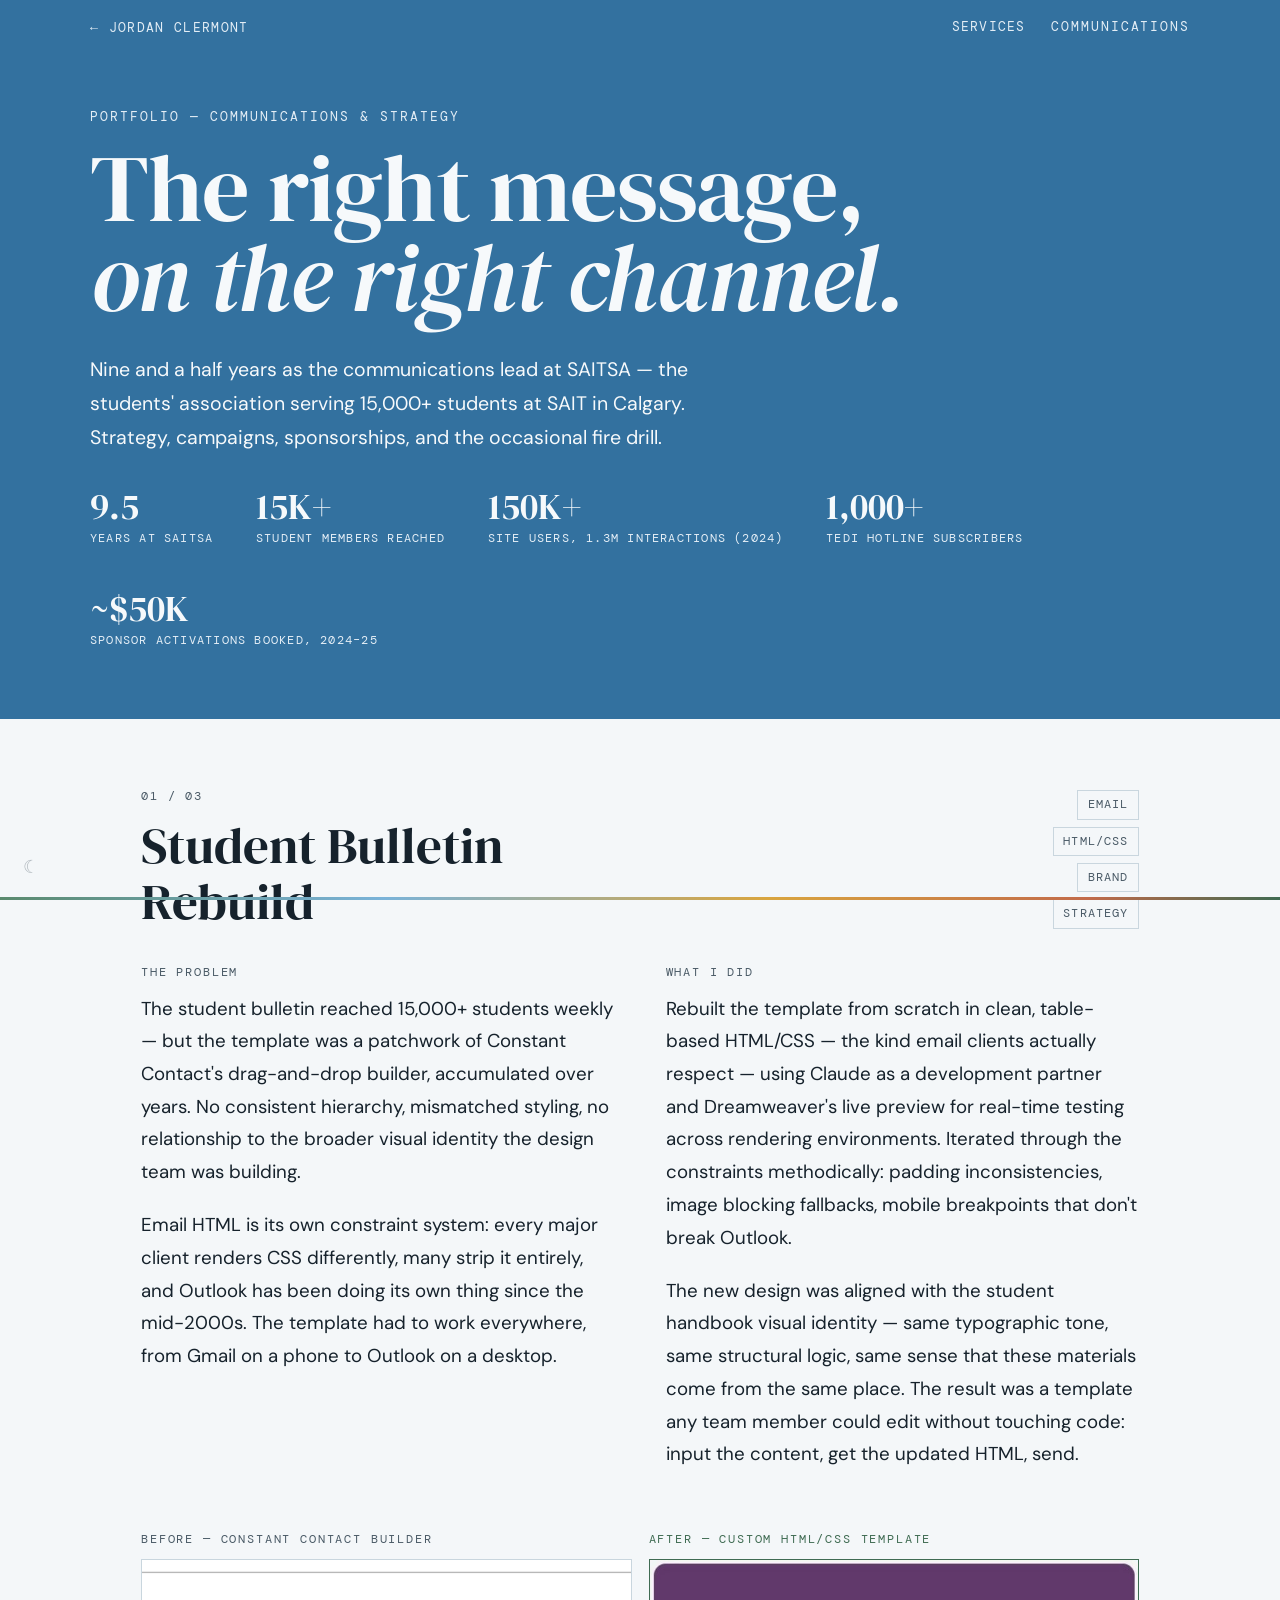
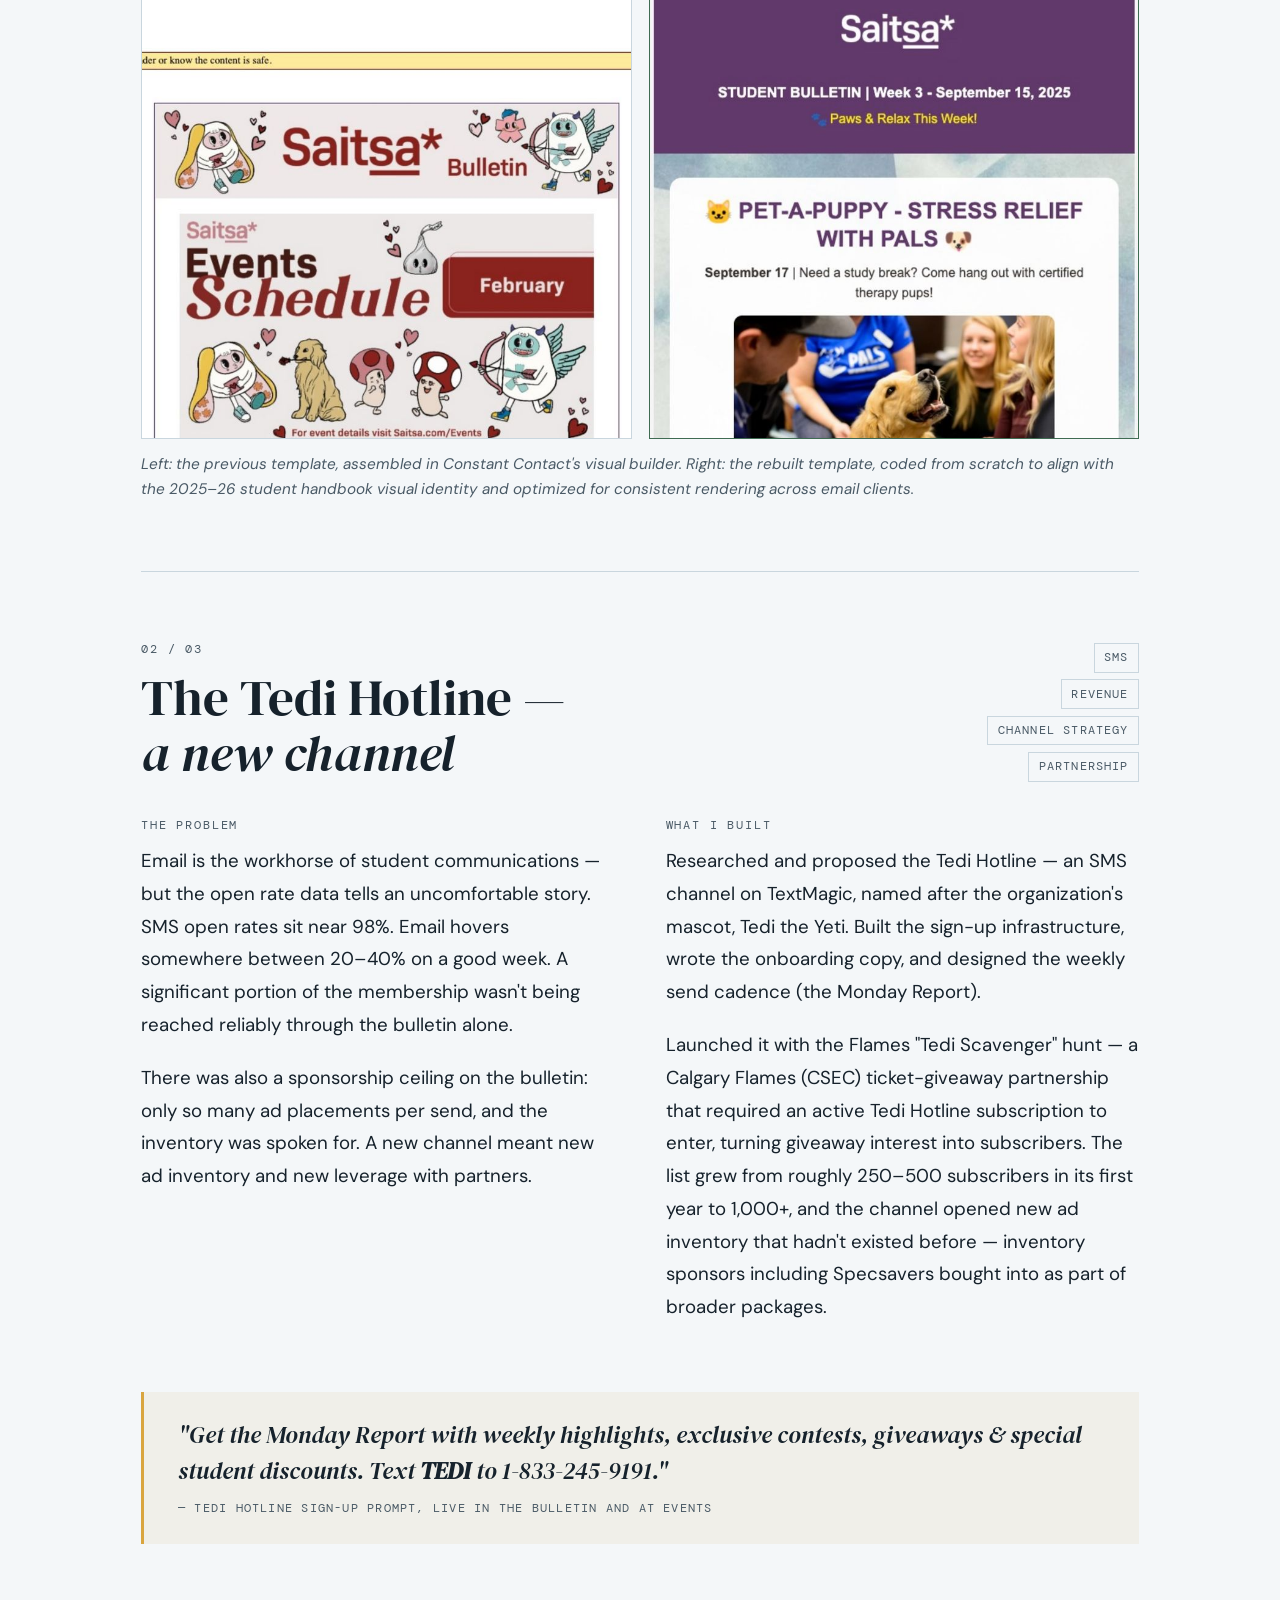
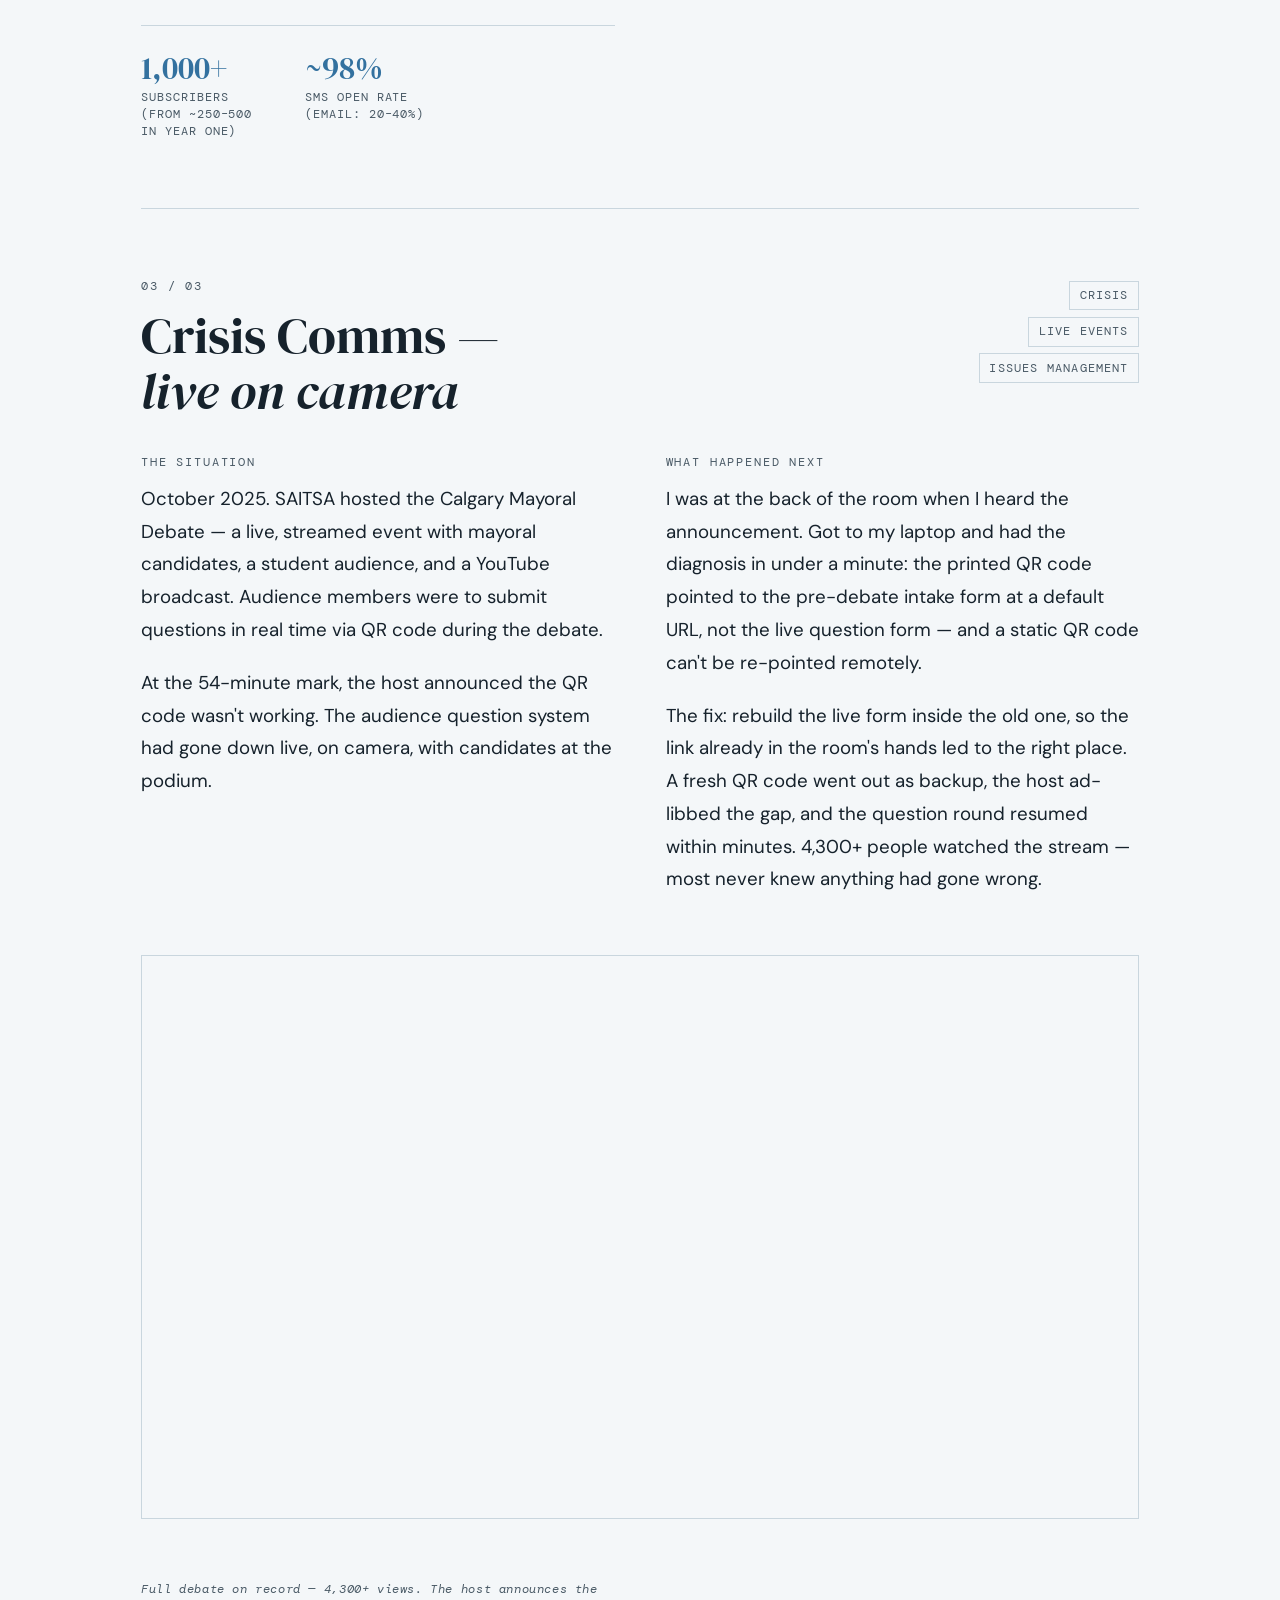
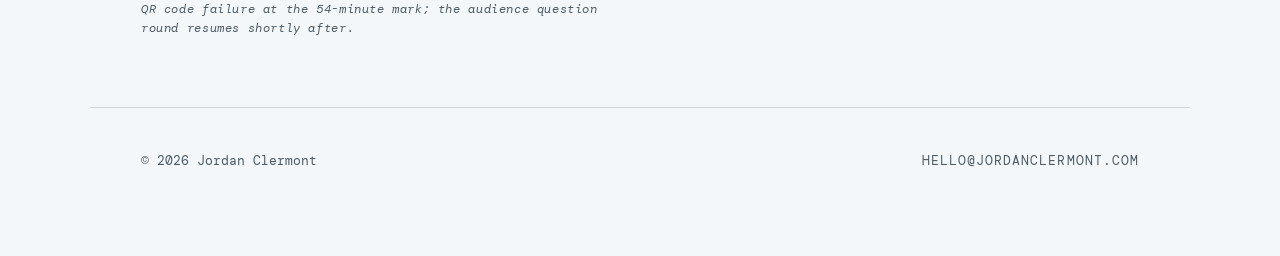
==== commit 398cb0b6: "Align site copy with verified résumé facts Correct figures and claims on résumé, communications, ser" ====
--- a/communications/index.html
+++ b/communications/index.html
@@ -53,12 +53,17 @@
           <span class="hero-stat-label">Student members reached</span>
         </div>
         <div class="hero-stat">
-          <span class="hero-stat-num">$45K</span>
-          <span class="hero-stat-label">Annual ad &amp; sponsorship revenue</span>
-        </div>
-        <div class="hero-stat">
-          <span class="hero-stat-num">22K</span>
-          <span class="hero-stat-label">Peak email subscribers</span>
+          <span class="hero-stat-num">150K+</span>
+          <span class="hero-stat-label">Site users, 1.3M interactions (2024)</span>
+        </div>
+        <div class="hero-stat">
+          <span class="hero-stat-num">1,000+</span>
+          <span class="hero-stat-label">Tedi Hotline subscribers</span>
+        </div>
+        <div class="hero-stat">
+          <!-- TODO: Jo to confirm the ~$50K sponsor-activations figure and framing before this ships -->
+          <span class="hero-stat-num">~$50K</span>
+          <span class="hero-stat-label">Sponsor activations booked, 2024–25</span>
         </div>
       </div>
     </div>
@@ -84,7 +89,7 @@
       <div class="case-body">
         <div>
           <div class="case-section-label">The problem</div>
-          <p class="case-text">The student bulletin reached 15,000–22,000 subscribers weekly — but the template was a patchwork of Constant Contact's drag-and-drop builder, accumulated over years. No consistent hierarchy, mismatched styling, no relationship to the broader visual identity the design team was building.</p>
+          <p class="case-text">The student bulletin reached 15,000+ students weekly — but the template was a patchwork of Constant Contact's drag-and-drop builder, accumulated over years. No consistent hierarchy, mismatched styling, no relationship to the broader visual identity the design team was building.</p>
           <p class="case-text">Email HTML is its own constraint system: every major client renders CSS differently, many strip it entirely, and Outlook has been doing its own thing since the mid-2000s. The template had to work everywhere, from Gmail on a phone to Outlook on a desktop.</p>
         </div>
         <div>
@@ -108,17 +113,6 @@
           </div>
           <p class="ba-caption">Left: the previous template, assembled in Constant Contact's visual builder. Right: the rebuilt template, coded from scratch to align with the 2025–26 student handbook visual identity and optimized for consistent rendering across email clients.</p>
         </div>
-
-        <div class="case-stats" role="list" aria-label="Key metrics">
-          <div class="case-stat" role="listitem">
-            <span class="case-stat-num">22K</span>
-            <span class="case-stat-label">Peak weekly subscribers</span>
-          </div>
-          <div class="case-stat" role="listitem">
-            <span class="case-stat-num">0</span>
-            <span class="case-stat-label">Code edits needed per issue after rebuild</span>
-          </div>
-        </div>
       </div>
     </article>
 
@@ -140,13 +134,14 @@
       <div class="case-body">
         <div>
           <div class="case-section-label">The problem</div>
+          <!-- TODO: Jo to confirm the ~98% SMS open rate figure before this ships -->
           <p class="case-text">Email is the workhorse of student communications — but the open rate data tells an uncomfortable story. SMS open rates sit near 98%. Email hovers somewhere between 20–40% on a good week. A significant portion of the membership wasn't being reached reliably through the bulletin alone.</p>
           <p class="case-text">There was also a sponsorship ceiling on the bulletin: only so many ad placements per send, and the inventory was spoken for. A new channel meant new ad inventory and new leverage with partners.</p>
         </div>
         <div>
           <div class="case-section-label">What I built</div>
           <p class="case-text">Researched and proposed the Tedi Hotline — an SMS channel on TextMagic, named after the organization's mascot, Tedi the Yeti. Built the sign-up infrastructure, wrote the onboarding copy, and designed the weekly send cadence (the Monday Report).</p>
-          <p class="case-text">Then tied it to the Calgary Flames partnership: giveaway entry required an active Tedi Hotline subscription. Students who wanted the tickets had to join the SMS list first. Three consecutive monthly giveaways — September, October, and November 2025 — drove over 1,000 form completions in a single semester while the SMS list grew. And the new inventory sold: Specsavers signed on as a channel sponsor at $5K per semester.</p>
+          <p class="case-text">Launched it with the Flames "Tedi Scavenger" hunt — a Calgary Flames (CSEC) ticket-giveaway partnership that required an active Tedi Hotline subscription to enter, turning giveaway interest into subscribers. The list grew from roughly 250–500 subscribers in its first year to 1,000+, and the channel opened new ad inventory that hadn't existed before — inventory sponsors including Specsavers bought into as part of broader packages.</p>
         </div>
 
         <div class="pull-quote">
@@ -156,20 +151,13 @@
 
         <div class="case-stats" role="list" aria-label="Key metrics">
           <div class="case-stat" role="listitem">
-            <span class="case-stat-num">1,006</span>
-            <span class="case-stat-label">Giveaway entries in one semester</span>
+            <span class="case-stat-num">1,000+</span>
+            <span class="case-stat-label">Subscribers (from ~250–500 in year one)</span>
           </div>
           <div class="case-stat" role="listitem">
-            <span class="case-stat-num">3</span>
-            <span class="case-stat-label">Consecutive monthly Flames partnerships</span>
-          </div>
-          <div class="case-stat" role="listitem">
+            <!-- TODO: Jo to confirm the ~98% SMS open rate figure before this ships -->
             <span class="case-stat-num">~98%</span>
             <span class="case-stat-label">SMS open rate (email: 20–40%)</span>
-          </div>
-          <div class="case-stat" role="listitem">
-            <span class="case-stat-num">$5K</span>
-            <span class="case-stat-label">Per-semester channel sponsorship</span>
           </div>
         </div>
       </div>
